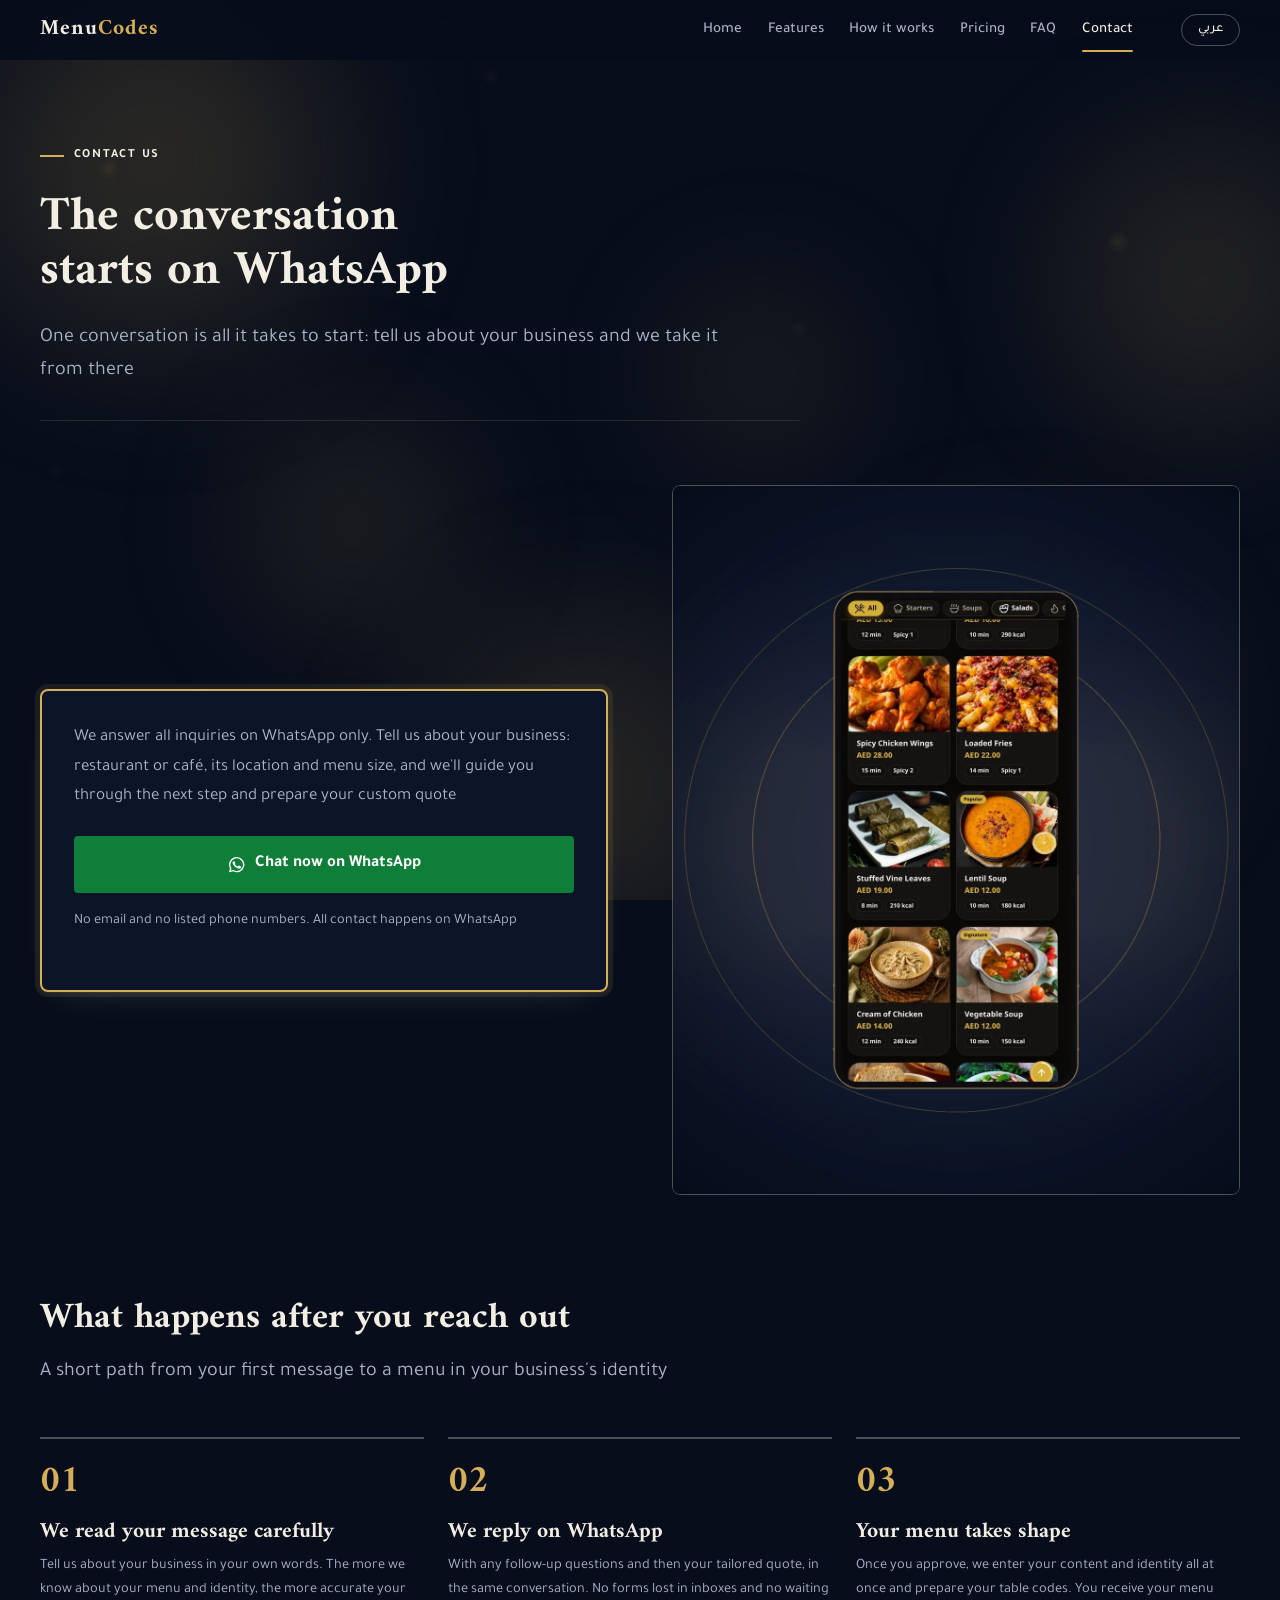
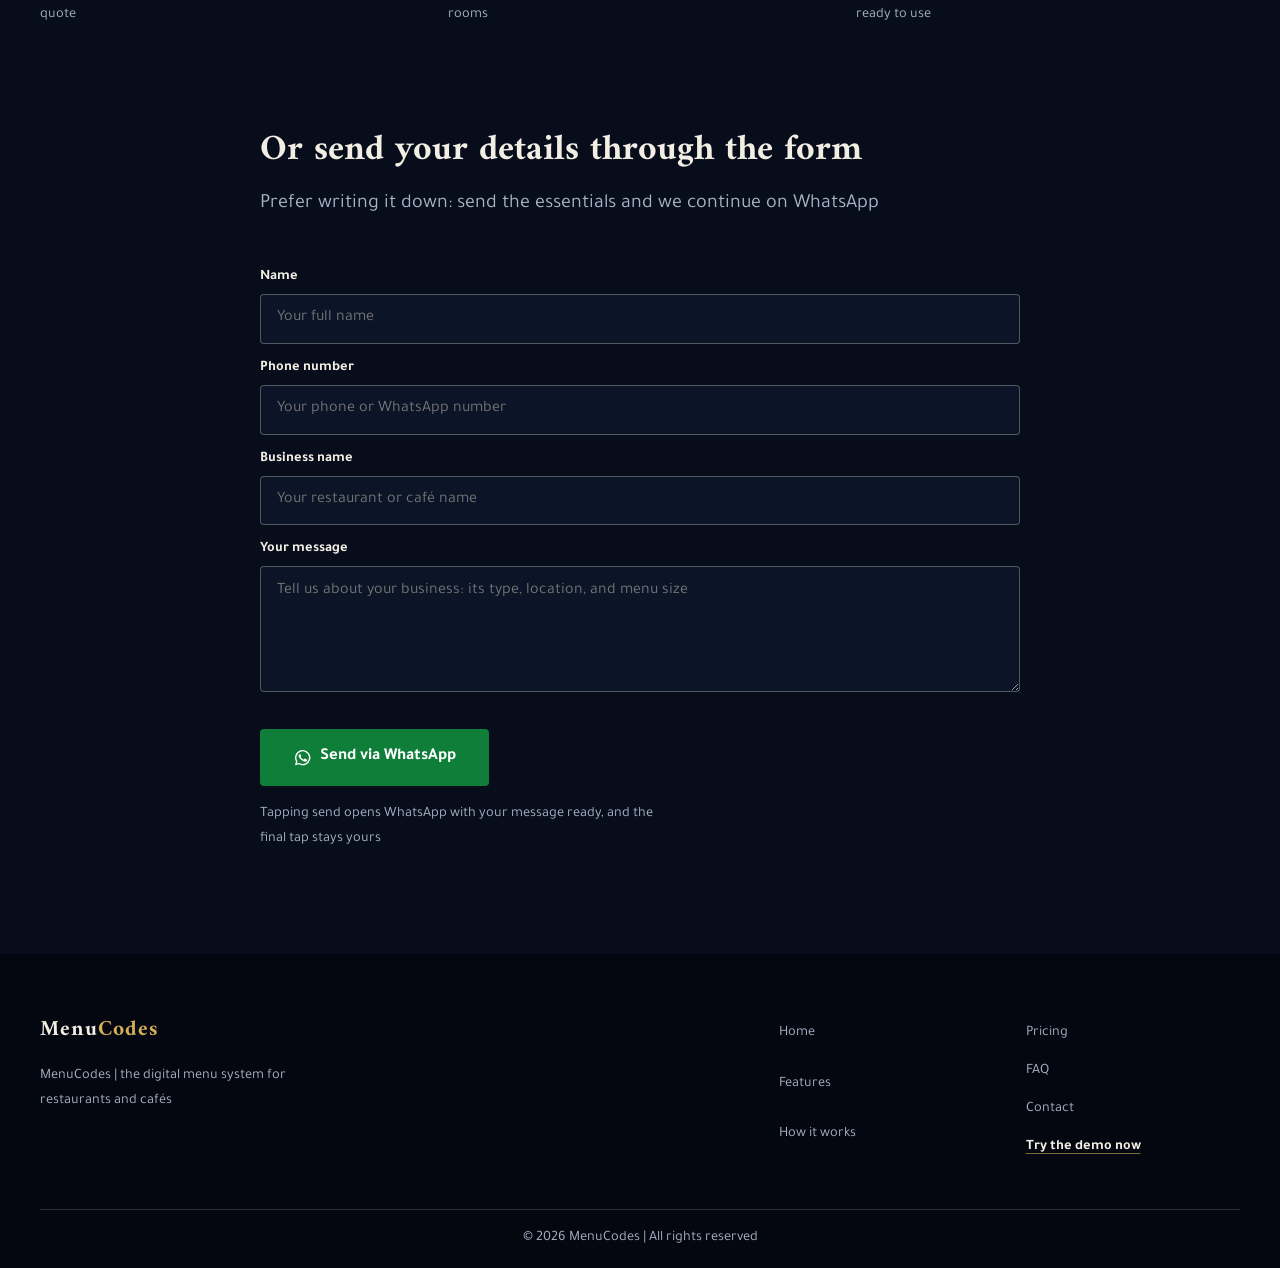
==== contact/index.html @ bf584e29 "Extract ZIP: MENUCODES-v3.zip" ====
<!DOCTYPE html>
<html lang="en" dir="ltr">
<head>
<meta charset="UTF-8">
<script src="../assets/js/boot.js"></script>
<meta name="viewport" content="width=device-width, initial-scale=1">
<title data-i18n="pages.contact.page_title">Contact us | MenuCodes</title>
<meta name="description" data-i18n-attr="content:pages.contact.meta_description" content="Reach MenuCodes on WhatsApp only: tell us about your business and we&#x27;ll guide you to the next step and prepare your custom quote">
<meta name="keywords" data-i18n-attr="content:pages.contact.meta_keywords" content="contact MenuCodes, MenuCodes WhatsApp, digital menu inquiry">
<link rel="canonical" href="./" data-abs-url="href">
<link rel="alternate" hreflang="en" href="./" data-abs-url="href">
<link rel="alternate" hreflang="ar" href="./" data-abs-url="href">
<link rel="alternate" hreflang="x-default" href="./" data-abs-url="href">
<meta property="og:type" content="website">
<meta property="og:site_name" content="MenuCodes">
<meta property="og:locale" content="en_US">
<meta property="og:locale:alternate" content="ar_AR">
<meta property="og:title" data-i18n-attr="content:pages.contact.page_title" content="Contact us | MenuCodes">
<meta property="og:description" data-i18n-attr="content:pages.contact.meta_description" content="Reach MenuCodes on WhatsApp only: tell us about your business and we&#x27;ll guide you to the next step and prepare your custom quote">
<meta property="og:url" content="./" data-abs-url="content">
<meta property="og:image" content="../images/hero-contact.webp" data-abs-url="content">
<meta property="og:image:width" content="1600">
<meta property="og:image:height" content="1200">
<meta property="og:image:alt" data-i18n-attr="content:images.contact_hero.alt" content="">
<meta name="twitter:image" content="../images/hero-contact.webp" data-abs-url="content">
<meta name="twitter:card" content="summary_large_image">
<meta name="twitter:title" data-i18n-attr="content:pages.contact.page_title" content="Contact us | MenuCodes">
<meta name="twitter:description" data-i18n-attr="content:pages.contact.meta_description" content="Reach MenuCodes on WhatsApp only: tell us about your business and we&#x27;ll guide you to the next step and prepare your custom quote">
<meta name="theme-color" content="#0B1B33">
<meta name="referrer" content="strict-origin-when-cross-origin">
<link rel="icon" type="image/svg+xml" href="../favicon.svg">
<link rel="preconnect" href="https://fonts.googleapis.com">
<link rel="preconnect" href="https://fonts.gstatic.com" crossorigin>
<link href="https://fonts.googleapis.com/css2?family=Amiri:wght@400;700&family=Tajawal:wght@400;500;700&display=swap" rel="stylesheet">
<link rel="stylesheet" href="../assets/css/main.css">
<noscript><style>.reveal{opacity:1!important;transform:none!important;filter:none!important;transition:none!important}html:not([data-i18n-ready]) body{visibility:visible!important}</style></noscript>
</head>
<body>
<a class="skip-link" href="#main" data-i18n="aria.skip_link">Skip to main content</a>
<svg class="mc-symbols" aria-hidden="true" focusable="false">
<defs>
<symbol id="mc-wa" viewBox="0 0 24 24" fill="currentColor"><path d="M12 2.5A9.5 9.5 0 0 0 3.7 16.6L2.5 21.5l5-1.2A9.5 9.5 0 1 0 12 2.5Zm0 17.3a7.8 7.8 0 0 1-4-1.1l-.3-.2-2.9.7.8-2.8-.2-.3a7.8 7.8 0 1 1 6.6 3.7Zm4.3-5.8c-.2-.1-1.4-.7-1.6-.8-.2-.1-.4-.1-.6.1l-.7.9c-.1.2-.3.2-.5.1a6.4 6.4 0 0 1-3.2-2.8c-.2-.4 0-.5.1-.6l.4-.5c.1-.2.1-.3 0-.5l-.8-1.8c-.2-.5-.4-.4-.6-.4h-.5c-.2 0-.5.2-.7.3-.9.9-1 2.4 0 3.9 1.2 1.8 2.9 3.2 4.9 4.3.7.3 1.2.5 1.6.6.7.2 1.3.2 1.8.1.6-.1 1.4-.6 1.6-1.2.2-.6.2-1 .1-1.2 0-.1-.2-.1-.4-.2Z"/></symbol>
<symbol id="mc-mail" viewBox="0 0 24 24" fill="currentColor"><path d="M20 4H4c-1.1 0-2 .9-2 2v12c0 1.1.9 2 2 2h16c1.1 0 2-.9 2-2V6c0-1.1-.9-2-2-2Zm0 4-8 5-8-5V6l8 5 8-5v2Z"/></symbol>
</defs>
</svg>
<header class="site-head">
  <div class="container site-head__inner">
    <a class="brand" href="../"><span class="brand__word">Menu<span class="brand__codes">Codes</span></span></a>
    <nav class="site-nav" aria-label="MenuCodes">
      <a href="../" data-i18n="shared.nav.index">Home</a><a href="../features/" data-i18n="shared.nav.features">Features</a><a href="../how-it-works/" data-i18n="shared.nav.how-it-works">How it works</a><a href="../pricing/" data-i18n="shared.nav.pricing">Pricing</a><a href="../faq/" data-i18n="shared.nav.faq">FAQ</a><a href="./" aria-current="page" data-i18n="shared.nav.contact">Contact</a>
    </nav>
    <div class="site-head__actions">
      <button id="langToggle" class="lang-toggle" type="button" data-i18n-attr="aria-label:aria.lang_switch" aria-label="Switch language">عربي</button>
    </div>
    <button class="nav-toggle" type="button" aria-expanded="false" aria-controls="mobileNav" data-i18n-attr="aria-label:aria.nav_open" aria-label="Open the navigation menu"><span class="nav-toggle__bar"></span><span class="nav-toggle__bar"></span></button>
  </div>
</header>
<div class="mobile-nav" id="mobileNav">
  <div class="container">
    <a class="mobile-nav__link" href="../" data-i18n="shared.nav.index">Home</a><a class="mobile-nav__link" href="../features/" data-i18n="shared.nav.features">Features</a><a class="mobile-nav__link" href="../how-it-works/" data-i18n="shared.nav.how-it-works">How it works</a><a class="mobile-nav__link" href="../pricing/" data-i18n="shared.nav.pricing">Pricing</a><a class="mobile-nav__link" href="../faq/" data-i18n="shared.nav.faq">FAQ</a><a class="mobile-nav__link" href="./" aria-current="page" data-i18n="shared.nav.contact">Contact</a>
    <div class="mobile-nav__actions">
      <button class="lang-toggle" type="button" data-lang-toggle-alt data-i18n-attr="aria-label:aria.lang_switch" aria-label="Switch language">عربي</button>
    </div>
  </div>
</div>
<main id="main">
<section class="hero--page">
  <div class="container"><div class="hero--page__inner">
    <p class="kicker reveal" data-i18n="pages.contact.hero.kicker">Contact us</p>
    <h1 class="reveal rd-5" data-i18n="pages.contact.hero.heading">The conversation starts on WhatsApp</h1>
    <p class="lead reveal rd-10" data-i18n="pages.contact.hero.intro">One conversation is all it takes to start: tell us about your business and we take it from there</p>
    <hr class="rule">
  </div></div>
</section><section class="section section--flush-top">
  <div class="container split">
    <div>
      <div class="option-card option-card--featured reveal">
        <p data-i18n="pages.contact.body">We answer all inquiries on WhatsApp only. Tell us about your business: restaurant or café, its location and menu size, and we&#x27;ll guide you through the next step and prepare your custom quote</p>
        <a href="https://wa.me/15551234567" class="btn btn--whatsapp btn--lg" data-wa data-wa-text="whatsapp.pretext.contact" target="_blank" rel="noopener noreferrer"><svg class="btn__icon" aria-hidden="true" focusable="false"><use href="#mc-wa"/></svg><span data-i18n="pages.contact.cta.button">Chat now on WhatsApp</span></a>
        <p class="option-card__note" data-email-hide data-i18n="pages.contact.note">No email and no listed phone numbers. All contact happens on WhatsApp</p>
      </div>
    </div>
    <figure class="reveal rd-10 figure--flush">
      <picture>
  <source srcset="../images/coffee-dallah.webp" type="image/webp">
  <img src="../images/coffee-dallah.webp" class="split__img split__img--tall" width="1200" height="1500" loading="lazy" decoding="async" data-i18n-attr="alt:images.coffee_section.alt" alt="Smartphone mockup showing the Menu Codes digital menu in compact card view">
</picture>
    </figure>
  </div>
</section>
<section class="section section--flush-top" data-email-section hidden>
  <div class="container container--narrow">
    <div class="option-card option-card--featured option-card--email reveal">
      <h3><svg aria-hidden="true" focusable="false"><use href="#mc-mail"/></svg><span data-i18n="pages.contact.email.heading">Prefer email?</span></h3>
      <p data-i18n="pages.contact.email.body">Send us your business details — its type, location and menu size — and we will reply with the next step</p>
      <a class="email-link" data-email-link href="mailto:"><svg aria-hidden="true" focusable="false"><use href="#mc-mail"/></svg><span data-email-text></span></a>
    </div>
  </div>
</section>
<section class="section section--flush-top">
  <div class="container">
    <header class="section__head">
    <h2 class="reveal" data-i18n="pages.contact.sections.next_steps.heading">What happens after you reach out</h2>
    <p class="lead reveal rd-5" data-i18n="pages.contact.sections.next_steps.intro">A short path from your first message to a menu in your business&#x27;s identity</p>
  </header>
    <div class="step-grid">
      <div class="step-card reveal rd-0">
  <span class="step-card__num" aria-hidden="true">01</span>
  <h3 data-i18n="pages.contact.sections.next_steps.steps.1.title">We read your message carefully</h3>
  <p data-i18n="pages.contact.sections.next_steps.steps.1.copy">Tell us about your business in your own words. The more we know about your menu and identity, the more accurate your quote</p>
</div>
<div class="step-card reveal rd-10">
  <span class="step-card__num" aria-hidden="true">02</span>
  <h3 data-i18n="pages.contact.sections.next_steps.steps.2.title">We reply on WhatsApp</h3>
  <p data-i18n="pages.contact.sections.next_steps.steps.2.copy">With any follow-up questions and then your tailored quote, in the same conversation. No forms lost in inboxes and no waiting rooms</p>
</div>
<div class="step-card reveal rd-20">
  <span class="step-card__num" aria-hidden="true">03</span>
  <h3 data-i18n="pages.contact.sections.next_steps.steps.3.title">Your menu takes shape</h3>
  <p data-i18n="pages.contact.sections.next_steps.steps.3.copy">Once you approve, we enter your content and identity all at once and prepare your table codes. You receive your menu ready to use</p>
</div>
    </div>
  </div>
</section>
<section class="section section--flush-top">
  <div class="container container--narrow">
    <header class="section__head">
      <h2 class="reveal" data-i18n="pages.contact.form.heading">Or send your details through the form</h2>
      <p class="lead reveal rd-5" data-i18n="pages.contact.form.intro">Prefer writing it down: send the essentials and we continue on WhatsApp</p>
    </header>
    <div class="reveal">
<form id="quoteForm" class="quote-form" novalidate>
    <div class="field">
      <label for="qName" data-i18n="pages.contact.form.fields.name.label">Name</label>
      <input id="qName" name="name" type="text" autocomplete="name" required aria-describedby="qNameErr" data-i18n-attr="placeholder:pages.contact.form.fields.name.placeholder" placeholder="Your full name">
      <p class="field__error" id="qNameErr" data-i18n="pages.contact.form.fields.name.empty_error" hidden>Please enter your name</p>
    </div>
    <div class="field">
      <label for="qPhone" data-i18n="pages.contact.form.fields.phone.label">Phone number</label>
      <input id="qPhone" name="phone" type="tel" autocomplete="tel" required aria-describedby="qPhoneErr" data-i18n-attr="placeholder:pages.contact.form.fields.phone.placeholder" placeholder="Your phone or WhatsApp number">
      <p class="field__error" id="qPhoneErr" data-i18n="pages.contact.form.fields.phone.empty_error" hidden>Please enter your phone number</p>
    </div>
    <div class="field">
      <label for="qBusiness" data-i18n="pages.contact.form.fields.business_name.label">Business name</label>
      <input id="qBusiness" name="business_name" type="text" autocomplete="organization" required aria-describedby="qBusinessErr" data-i18n-attr="placeholder:pages.contact.form.fields.business_name.placeholder" placeholder="Your restaurant or café name">
      <p class="field__error" id="qBusinessErr" data-i18n="pages.contact.form.fields.business_name.empty_error" hidden>Please enter your business name</p>
    </div>
    <div class="field">
      <label for="qMsg" data-i18n="pages.contact.form.fields.message.label">Your message</label>
      <textarea id="qMsg" name="message" rows="5" required aria-describedby="qMsgErr" data-i18n-attr="placeholder:pages.contact.form.fields.message.placeholder" placeholder="Tell us about your business: its type, location, and menu size"></textarea>
      <p class="field__error" id="qMsgErr" data-i18n="pages.contact.form.fields.message.empty_error" hidden>Please write your message</p>
    </div>
    <div class="msg-strength" data-msg-strength hidden>
      <div class="msg-strength__track"><span class="msg-strength__fill" data-msg-strength-fill></span></div>
      <span class="msg-strength__text" data-msg-strength-text></span>
    </div>
    <div class="cf-turnstile-slot" data-turnstile hidden></div>
    <p class="field__error" data-captcha-error data-i18n="pages.contact.form.captcha.required" hidden>Please complete the security check first</p>
    <button type="submit" class="btn btn--whatsapp btn--lg"><svg class="btn__icon" aria-hidden="true" focusable="false"><use href="#mc-wa"/></svg><span data-i18n="pages.contact.form.submit">Send via WhatsApp</span></button>
    <div class="hp-field" aria-hidden="true">
      <label for="qWebsite">Website</label>
      <input id="qWebsite" name="website" type="text" tabindex="-1" autocomplete="off" data-hp>
    </div>
    <p class="form__note" data-i18n="pages.contact.form.transparency">Tapping send opens WhatsApp with your message ready. You press the final send button there yourself</p>
</form>
    </div>
  </div>
</section>

</main>
<footer class="site-foot">
  <div class="container">
    <div class="site-foot__grid">
      <div>
        <a class="brand brand--on-dark" href="../"><span class="brand__word">Menu<span class="brand__codes">Codes</span></span></a>
        <p class="site-foot__tagline" data-i18n="shared.footer_tagline">MenuCodes | the digital menu system for restaurants and cafés</p>
      </div>
      <nav class="site-foot__nav" aria-label="MenuCodes">
        <ul class="site-foot__links">
          <li><a href="../" data-i18n="shared.nav.index">Home</a></li>
          <li><a href="../features/" data-i18n="shared.nav.features">Features</a></li>
          <li><a href="../how-it-works/" data-i18n="shared.nav.how-it-works">How it works</a></li>
        </ul>
        <ul class="site-foot__links">
          <li><a href="../pricing/" data-i18n="shared.nav.pricing">Pricing</a></li>
          <li><a href="../faq/" data-i18n="shared.nav.faq">FAQ</a></li>
          <li><a href="./" data-i18n="shared.nav.contact">Contact</a></li>
          <li><a class="site-foot__demo-link" href="https://wa.me/15551234567" data-wa data-wa-text="whatsapp.pretext.demo" target="_blank" rel="noopener noreferrer" data-i18n="shared.footer_demo">Try the demo now</a></li>
        </ul>
      </nav>
    </div>
    <div class="site-foot__bar">
      <a href="/staff-login" class="hp-link" data-hp-link tabindex="-1" aria-hidden="true">staff login</a>
      <span data-i18n="shared.footer_rights">© 2026 MenuCodes | All rights reserved</span>
    </div>
  </div>
</footer>
<script src="../assets/js/dictionary.js"></script>
<script src="../assets/js/i18n.js"></script>
<script src="../assets/js/main.js"></script>
</body>
</html>
---- assets/css/main.css ----
:root{
  --color-ink:#F2EEE3;
  --color-ink-2:#E6DFC9;
  --color-ink-deep:#04070F;
  --color-accent:#D4AE58;
  --color-accent-deep:#E3C374;
  --color-gold-text:#D4AE58;
  --color-accent-soft:#1A2340;
  --color-ghost:rgba(212,174,88,.20);

  --color-paper:#070D1B;
  --color-surface:#0C1528;
  --color-line:rgba(242,238,227,.12);
  --color-line-strong:rgba(242,238,227,.30);

  --color-text:#EDE8D8;
  --color-muted:#A9B4C7;

  --color-on-dark:#F2EEE3;
  --color-muted-dark:#A9B4C7;
  --color-line-dark:rgba(242,238,227,.16);

  --color-whatsapp:#0F7E39;
  --color-whatsapp-deep:#0D6E33;
  --color-focus:#D4AE58;

  --color-danger:#E5685C;

  --font-display:'Amiri','Tajawal',Georgia,'Times New Roman',serif;
  --font-body:'Tajawal','Amiri',system-ui,-apple-system,'Segoe UI',Tahoma,Arial,sans-serif;

  --fs-display:clamp(2.6rem,1.7rem + 4vw,4.25rem);
  --fs-h1:clamp(2rem,1.5rem + 2.4vw,3rem);
  --fs-h2:clamp(1.55rem,1.3rem + 1.4vw,2.25rem);
  --fs-h3:1.35rem;
  --fs-h4:1.1rem;
  --fs-lead:clamp(1.1rem,1rem + .5vw,1.25rem);
  --fs-body:1.0625rem;
  --fs-small:.9rem;
  --fs-kicker:.78rem;

  --space-1:.25rem;
  --space-2:.5rem;
  --space-3:.75rem;
  --space-4:1rem;
  --space-6:1.5rem;
  --space-8:2rem;
  --space-12:3rem;
  --space-16:4rem;
  --space-24:6rem;
  --section-pad:clamp(4rem,8vw,7rem);

  --radius-sm:4px;
  --radius-md:8px;
  --radius-lg:14px;
  --radius-pill:999px;

  --shadow-sm:0 1px 2px rgba(0,0,0,.35);
  --shadow-md:0 10px 30px rgba(0,0,0,.45);
  --shadow-lg:0 24px 60px rgba(0,0,0,.55);

  --card-shadow:0 1px 2px color-mix(in srgb,var(--color-ink) 7%,transparent),0 16px 38px -20px color-mix(in srgb,var(--color-ink) 16%,transparent);
  --card-shadow-hover:0 1px 2px color-mix(in srgb,var(--color-ink) 7%,transparent),0 30px 64px -24px color-mix(in srgb,var(--color-ink) 26%,transparent);
  --card-halo:0 0 0 5px color-mix(in srgb,var(--color-accent) 10%,transparent);
  --card-t:transform var(--t-med) var(--ease),box-shadow var(--t-med) var(--ease),border-color var(--t-med) var(--ease);

  --container:1200px;
  --container-narrow:760px;
  --gutter:1.5rem;
  --header-h:60px;

  --ease:cubic-bezier(.16,1,.3,1);
  --ease-in:cubic-bezier(.55,.06,.68,.19);
  --ease-out-soft:cubic-bezier(.33,1,.68,1);
  --t-xs:120ms;
  --t-fast:200ms;
  --t-med:320ms;
  --t-slow:700ms;
  --t-page:220ms;
  --reveal-y:22px;
  --reveal-delay:0s;

  --z-header:100;
  --z-nav-panel:90;
}

@media (max-width:639px){
  :root{ --gutter:1.25rem; --header-h:56px; }
}

*,*::before,*::after{ box-sizing:border-box; -webkit-tap-highlight-color:transparent; }
*{ margin:0; }
html{ width:100%; max-width:100%; overflow-x:clip; -webkit-text-size-adjust:100%; scroll-behavior:smooth; }
body{
  font-family:var(--font-body);
  font-size:var(--fs-body);
  line-height:1.75;
  color:var(--color-text);
  background:var(--color-paper);
  padding-top:var(--header-h);
  width:100%; max-width:100%; min-width:0; overflow-x:clip;
  min-height:100vh;
  display:flex;
  flex-direction:column;
  -webkit-font-smoothing:antialiased;
  transition:opacity var(--t-page) var(--ease);
}
html[lang="ar"] body{ line-height:1.9; }
main{ flex:1 0 auto; }
img{ max-width:100%; height:auto; display:block; }
a{ color:inherit; }
p{ margin-bottom:1em; }
p:last-child{ margin-bottom:0; }
::selection{ background:var(--color-accent); color:var(--color-ink-deep); }

html{ scrollbar-width:thin; scrollbar-color:#C9A24B #0B1B33; }
@media (hover:hover) and (pointer:fine){
  ::-webkit-scrollbar{ width:11px; height:11px; }
  ::-webkit-scrollbar-track{ background:#0B1B33; }
  ::-webkit-scrollbar-thumb{
    background:linear-gradient(180deg,#E3C374 0%,#C9A24B 52%,#8f6f33 100%);
    border-radius:8px; border:3px solid #0B1B33;
  }
  ::-webkit-scrollbar-thumb:hover{
    background:linear-gradient(180deg,#F2DC96 0%,#DDBB63 52%,#C9A24B 100%);
  }
  ::-webkit-scrollbar-corner{ background:#0B1B33; }
}

:focus-visible{ outline:2px solid var(--color-focus); outline-offset:3px; border-radius:2px; }

.mc-symbols{ position:absolute; width:0; height:0; overflow:hidden; }
.skip-link{
  position:absolute; top:.75rem; inset-inline-start:1rem; z-index:200;
  background:#0B1B33; color:#D4AE58; text-decoration:none;
  padding:.6rem 1rem; border-radius:var(--radius-sm);
  font:500 .9rem var(--font-body);
  transform:translateY(-400%);
  transition:transform var(--t-fast) var(--ease);
}
.skip-link:focus{ transform:translateY(0); }

html:not([data-i18n-ready]) body{ visibility:hidden; }
@keyframes pageInBlur{ from{ opacity:.16; filter:blur(3px); transform:translateY(4px); } to{ opacity:1; filter:blur(0); transform:translateY(0); } }
body.mc-enter main,body.mc-enter header,body.mc-enter footer{ animation:pageInBlur .5s var(--ease-out-soft) both; }
body.mc-leave main,body.mc-leave header,body.mc-leave footer{ opacity:.16; filter:blur(3px); transform:translateY(4px); transition:opacity .16s ease,filter .16s ease,transform .16s ease; }
body.language-fading main,body.language-fading header,body.language-fading footer{ opacity:.22; filter:blur(2px); transform:translateY(3px); transition:opacity .16s ease,filter .16s ease,transform .16s ease; }

.mc-ambient{ position:fixed; inset:0; z-index:-1; overflow:hidden; pointer-events:none; }
.mc-orb{
  position:absolute; border-radius:50%; will-change:transform;
  background:radial-gradient(circle at 50% 50%,
    color-mix(in srgb, var(--color-accent) 46%, transparent) 0%,
    color-mix(in srgb, var(--color-accent) 18%, transparent) 52%,
    transparent 72%);
  filter:blur(72px); opacity:.5;
  animation:orbDriftA 52s ease-in-out infinite alternate;
}
.mc-orb--1{ width:clamp(24rem,38vw,46rem); height:clamp(24rem,38vw,46rem); top:-9%; left:-7%; }
.mc-orb--2{ width:clamp(20rem,30vw,36rem); height:clamp(20rem,30vw,36rem); top:10%; right:-9%; animation-name:orbDriftB; animation-duration:64s; animation-delay:-18s; opacity:.42; }
.mc-orb--3{ width:clamp(15rem,23vw,29rem); height:clamp(15rem,23vw,29rem); top:42%; left:16%; animation-name:orbDriftC; animation-duration:58s; animation-delay:-30s; opacity:.36; }
.mc-orb--4{ width:clamp(22rem,32vw,40rem); height:clamp(22rem,32vw,40rem); top:56%; right:4%; animation-name:orbDriftA; animation-duration:70s; animation-delay:-42s; opacity:.45; }
.mc-orb--5{ width:clamp(26rem,36vw,44rem); height:clamp(26rem,36vw,44rem); bottom:-13%; left:28%; animation-name:orbDriftB; animation-duration:60s; animation-delay:-8s; opacity:.42; }
.mc-orb--6{ width:clamp(13rem,19vw,25rem); height:clamp(13rem,19vw,25rem); top:28%; left:50%; animation-name:orbDriftC; animation-duration:48s; animation-delay:-24s; opacity:.34; }
.mc-bit{
  position:absolute; border-radius:50%; will-change:transform,opacity;
  background:radial-gradient(circle, color-mix(in srgb, var(--color-accent-deep) 70%, transparent), transparent 70%);
  filter:blur(5px); opacity:.32;
  animation:bitFloat 26s ease-in-out infinite alternate,bitTwinkle 7s ease-in-out infinite alternate;
}
.mc-bit--1{ width:14px; height:14px; top:18%; left:8%; }
.mc-bit--2{ width:10px; height:10px; top:8%; left:38%; animation-delay:-6s,-2s; }
.mc-bit--3{ width:16px; height:16px; top:26%; right:12%; animation-delay:-12s,-4s; }
.mc-bit--4{ width:9px; height:9px; top:52%; left:4%; animation-delay:-18s,-1s; }
.mc-bit--5{ width:12px; height:12px; top:64%; right:22%; animation-delay:-9s,-5s; }
.mc-bit--6{ width:15px; height:15px; top:78%; left:14%; animation-delay:-21s,-3s; }
.mc-bit--7{ width:10px; height:10px; top:36%; left:62%; animation-delay:-15s,-6s; }
.mc-bit--8{ width:13px; height:13px; top:88%; right:8%; animation-delay:-3s,-2.5s; }
@keyframes orbDriftA{ from{ transform:translate3d(-4vw,2.5vh,0) scale(1); } to{ transform:translate3d(5vw,-3.5vh,0) scale(1.09); } }
@keyframes orbDriftB{ from{ transform:translate3d(4.5vw,-2.5vh,0) scale(1.06); } to{ transform:translate3d(-5vw,3.5vh,0) scale(.95); } }
@keyframes orbDriftC{ from{ transform:translate3d(0,4.5vh,0) scale(.97); } to{ transform:translate3d(-3.5vw,-4.5vh,0) scale(1.07); } }
@keyframes bitFloat{ from{ transform:translate3d(0,1.6vh,0); } to{ transform:translate3d(1.4vw,-1.6vh,0); } }
@keyframes bitTwinkle{ from{ opacity:.18; } to{ opacity:.46; } }

.container{ width:min(var(--container),calc(100% - var(--gutter) - var(--gutter))); max-width:100%; min-width:0; margin-inline:auto; }
.container--narrow{ width:min(var(--container-narrow),calc(100% - var(--gutter) - var(--gutter))); max-width:100%; min-width:0; margin-inline:auto; }
[id]{ scroll-margin-block-start:calc(var(--header-h) + 1rem); }

.section{ padding-block:var(--section-pad); }
.section--flush-top{ padding-top:0; }
.section--airy-top{ padding-top:clamp(2.75rem,5.5vw,4.25rem); }
.section__head{ margin-bottom:var(--space-12); max-width:820px; text-align:start; }
.section__head h2{ margin-bottom:var(--space-4); text-wrap:balance; }
.section__head .lead{ margin-top:0; }
.section__head .lead:last-child{ margin-bottom:0; }
.section__head--center{ margin-inline:auto; text-align:center; }
.section__head--center .lead{ margin-inline:auto; }
.section__head--center ~ .lead{ text-align:center; margin-inline:auto; }
.section.cta-band{ padding-bottom:clamp(2.5rem,5vw,4rem); }

h1,h2,h3,h4{ font-family:var(--font-display); color:var(--color-ink); line-height:1.25; font-weight:700; text-wrap:balance; }
h2{ font-size:var(--fs-h2); line-height:1.18; }
h3{ font-size:var(--fs-h3); line-height:1.3; font-weight:700; }
h4{ font-size:var(--fs-h4); line-height:1.4; font-weight:700; }
html[lang="ar"] h1,html[lang="ar"] h2{ line-height:1.45; letter-spacing:0; }
html[lang="ar"] h3,html[lang="ar"] h4{ letter-spacing:0; }

.kicker{
  display:inline-flex; align-items:center; gap:.6rem;
  font-size:var(--fs-kicker); font-weight:700; letter-spacing:.14em; text-transform:uppercase;
  color:var(--color-ink); margin-bottom:var(--space-6);
}
.kicker::before{ content:""; width:24px; height:2px; background:var(--color-accent); flex:none; }
html[lang="ar"] .kicker{ text-transform:none; letter-spacing:.02em; }
.kicker--on-dark{ color:var(--color-accent); }

.lead{ font-size:var(--fs-lead); line-height:1.65; color:var(--color-muted); max-width:62ch; }
html[lang="ar"] .lead{ line-height:1.9; }
p.lead{ text-wrap:pretty; }

.rule{ border:0; border-top:1px solid var(--color-line); margin:0; }

.text-link{
  display:inline-flex; align-items:center; gap:.45rem;
  color:var(--color-ink-2); font-weight:500; text-decoration:underline;
  text-underline-offset:4px; text-decoration-color:var(--color-accent); text-decoration-thickness:2px;
  transition:text-decoration-color var(--t-fast) var(--ease-out-soft),color var(--t-fast) var(--ease-out-soft);
}
.text-link:hover{ text-decoration-color:var(--color-accent); color:var(--color-gold-text); }
.text-link svg{ width:1em; height:1em; flex:none; }

.brand{ display:inline-flex; align-items:center; text-decoration:none; transition:opacity var(--t-fast) var(--ease-out-soft); }
.brand:hover{ opacity:.78; }
.brand__word{ font-family:var(--font-display); font-weight:700; font-size:1.35rem; line-height:1; letter-spacing:.045em; color:var(--color-ink); white-space:nowrap; }
.brand__codes{ color:var(--color-gold-text); }
.brand--on-dark .brand__word{ color:var(--color-on-dark); }

.site-head{
  position:fixed; inset-inline:0; top:0; height:var(--header-h); z-index:var(--z-header);
  background:color-mix(in srgb, var(--color-paper) 92%, transparent);
  -webkit-backdrop-filter:blur(12px); backdrop-filter:blur(12px);
  transition:box-shadow var(--t-fast) var(--ease-out-soft),border-color var(--t-fast) var(--ease-out-soft),background-color var(--t-fast) var(--ease-out-soft);
  border-bottom:1px solid transparent;
}
.site-head.is-scrolled{ border-bottom-color:var(--color-line); box-shadow:var(--shadow-sm); background:color-mix(in srgb, var(--color-paper) 96%, transparent); }
.site-head__inner{ height:var(--header-h); display:flex; align-items:center; gap:var(--space-8); }
.site-nav{ display:flex; align-items:center; gap:1.6rem; margin-inline-start:auto; }
.site-nav a{
  position:relative; text-decoration:none;
  font-size:.9375rem; font-weight:500; color:var(--color-muted);
  padding-block:.4rem;
  transition:color var(--t-fast) var(--ease-out-soft);
}
.site-nav a:hover{ color:var(--color-gold-text); }
.site-nav a[aria-current="page"]{ color:var(--color-ink); }
.site-nav a[aria-current="page"]::after{
  content:""; position:absolute; inset-inline:0; bottom:-2px; height:2px;
  background:var(--color-accent); border-radius:2px;
}
.site-head__actions{ display:flex; align-items:center; gap:var(--space-3); margin-inline-start:var(--space-4); }

.lang-toggle{
  appearance:none; background:transparent; cursor:pointer;
  border:1px solid var(--color-line-strong); border-radius:var(--radius-pill);
  color:var(--color-ink); font:500 .82rem/1 var(--font-body);
  padding:.55rem 1rem; min-width:3.4rem; text-align:center;
  transition:border-color var(--t-fast) var(--ease-out-soft),background-color var(--t-fast) var(--ease-out-soft),transform var(--t-xs) var(--ease-in);
}
.lang-toggle:hover{ border-color:var(--color-accent); background:color-mix(in srgb, var(--color-accent) 10%, transparent); color:var(--color-gold-text); }
.lang-toggle:active{ transform:scale(.96); }

.nav-toggle{
  display:none; appearance:none; background:none; border:0; cursor:pointer;
  width:44px; height:44px; position:relative; flex:none;
  margin-inline-start:auto;
}
.nav-toggle:hover .nav-toggle__bar{ background:var(--color-gold-text); }
.nav-toggle__bar{
  position:absolute; inset-inline:10px; height:2px; background:var(--color-ink); border-radius:2px;
  transition:transform var(--t-med) var(--ease),opacity var(--t-fast) var(--ease),background-color var(--t-fast) var(--ease-out-soft);
}
.nav-toggle__bar:nth-child(1){ top:17px; }
.nav-toggle__bar:nth-child(2){ top:25px; }
.nav-toggle[aria-expanded="true"] .nav-toggle__bar:nth-child(1){ transform:translateY(4px) rotate(45deg); }
.nav-toggle[aria-expanded="true"] .nav-toggle__bar:nth-child(2){ transform:translateY(-4px) rotate(-45deg); }
.nav-toggle[aria-expanded="true"] .nav-toggle__bar{ background:var(--color-gold-text); }

.mobile-nav{
  position:fixed; top:var(--header-h); inset-inline:0; z-index:var(--z-nav-panel);
  background:color-mix(in srgb, var(--color-paper) 96%, transparent);
  -webkit-backdrop-filter:blur(28px) saturate(1.25);
  backdrop-filter:blur(28px) saturate(1.25);
  border-bottom:1px solid var(--color-line);
  box-shadow:var(--shadow-lg);
  padding:var(--space-4) var(--gutter) var(--space-8);
  transform:translateY(-12px); opacity:0; visibility:hidden;
  transition:transform var(--t-med) var(--ease-in),opacity var(--t-med) var(--ease-in),visibility 0s linear var(--t-med);
}
.mobile-nav.is-open{ transform:none; opacity:1; visibility:visible; transition:transform var(--t-med) var(--ease),opacity var(--t-med) var(--ease); }
.mobile-nav a.mobile-nav__link{
  display:block; text-decoration:none; color:var(--color-ink);
  font-family:var(--font-display); font-weight:700; font-size:1.3rem;
  padding:.95rem .25rem; border-bottom:1px solid var(--color-line);
  opacity:0; transform:translateY(10px);
  transition:opacity .38s var(--ease),transform .38s var(--ease),color var(--t-fast) var(--ease-out-soft);
}
.mobile-nav:not(.is-open) a.mobile-nav__link,.mobile-nav:not(.is-open) .mobile-nav__actions{ transition-duration:.18s; transition-timing-function:var(--ease-in); transition-delay:0s; }
.mobile-nav.is-open a.mobile-nav__link{ opacity:1; transform:none; }
.mobile-nav.is-open a.mobile-nav__link:nth-child(1){ transition-delay:.06s; }
.mobile-nav.is-open a.mobile-nav__link:nth-child(2){ transition-delay:.12s; }
.mobile-nav.is-open a.mobile-nav__link:nth-child(3){ transition-delay:.18s; }
.mobile-nav.is-open a.mobile-nav__link:nth-child(4){ transition-delay:.24s; }
.mobile-nav.is-open a.mobile-nav__link:nth-child(5){ transition-delay:.30s; }
.mobile-nav.is-open a.mobile-nav__link:nth-child(6){ transition-delay:.36s; }
.mobile-nav a.mobile-nav__link:not([aria-current="page"]):hover{ color:var(--color-gold-text); }
.mobile-nav a.mobile-nav__link[aria-current="page"]{ color:var(--color-gold-text); }
.mobile-nav__actions{
  display:flex; gap:var(--space-3); margin-top:var(--space-6); flex-wrap:wrap;
  opacity:0; transform:translateY(10px);
  transition:opacity .38s var(--ease),transform .38s var(--ease);
}
.mobile-nav.is-open .mobile-nav__actions{ opacity:1; transform:none; transition-delay:.42s; }

@media (max-width:1023px){
  .site-nav{ display:none; }
  .site-head__actions .btn{ display:none; }
  .site-head__actions .lang-toggle{ display:none; }
  .nav-toggle{ display:block; }
}
.mobile-nav__actions{ margin-top:var(--space-2); }
.mobile-nav__actions .lang-toggle{
  width:100%; min-width:0; padding:.95rem .25rem; text-align:start;
  font-family:var(--font-display); font-weight:700; font-size:1.3rem;
  border:0; border-bottom:1px solid var(--color-line); border-radius:0;
  background:none; color:var(--color-ink);
  display:flex; align-items:center; justify-content:space-between;
}
.mobile-nav__actions .lang-toggle::after{ content:"⇄"; font-size:1rem; color:var(--color-accent); }
.mobile-nav__actions .lang-toggle:hover{ border-color:var(--color-line); background:none; color:var(--color-gold-text); }

.btn{
  display:inline-flex; align-items:center; justify-content:center; gap:.5rem;
  padding:.9rem 1.6rem; border-radius:var(--radius-sm);
  font:700 .95rem/1 var(--font-body); text-decoration:none; cursor:pointer;
  border:1px solid transparent; white-space:normal; line-height:1.25; text-align:center; max-width:100%;
  transition:transform var(--t-fast) var(--ease),box-shadow var(--t-fast) var(--ease),
             background-color var(--t-fast) var(--ease-out-soft),border-color var(--t-fast) var(--ease-out-soft),color var(--t-fast) var(--ease-out-soft);
}
.btn:hover{ transform:translateY(-2px); }
.btn:active{ transform:translateY(0) scale(.98); }
.btn--lg{ padding:1.05rem 2rem; font-size:1.05rem; }
.btn--ghost{ background:transparent; color:var(--color-ink); border-color:var(--color-line-strong); }
.btn--ghost:hover{ border-color:var(--color-accent); background:color-mix(in srgb, var(--color-accent) 10%, transparent); }
.btn--whatsapp{ background:var(--color-whatsapp); color:#fff; }
.btn--whatsapp:hover{ background:var(--color-whatsapp-deep); box-shadow:var(--shadow-md); }
.btn--whatsapp:hover .btn__icon{ color:var(--color-accent-deep); }
.btn--gold{ background:var(--color-accent); color:var(--color-ink-deep); }
.btn--gold:hover{ background:var(--color-accent-deep); box-shadow:var(--shadow-md); }
.btn--cream{ background:var(--color-on-dark); color:var(--color-ink-deep); }
.btn--cream:hover{ background:#fff; box-shadow:var(--shadow-md); }
.btn--whatsapp .btn__icon{ width:1.15em; height:1.15em; flex:none; }
[dir="rtl"] .flip-rtl{ transform:scaleX(-1); }

.card-grid{ display:grid; gap:var(--space-6); }
.card-grid--3{ grid-template-columns:repeat(3,minmax(0,1fr)); }
@media (max-width:1023px){ .card-grid--3{ grid-template-columns:repeat(2,1fr); } }
@media (max-width:639px){ .card-grid--3{ grid-template-columns:1fr; } }

.feature-card{
  position:relative; background:var(--color-surface);
  border:1px solid var(--color-line); border-radius:var(--radius-md);
  padding:1.75rem; overflow:clip;
  display:flex; flex-direction:column;
  box-shadow:var(--card-shadow);
  transition:transform var(--t-med) var(--ease),box-shadow var(--t-med) var(--ease),border-color var(--t-med) var(--ease-out-soft);
}
.feature-card:hover{
  transform:translateY(-4px);
  border-color:color-mix(in srgb,var(--color-accent) 55%,var(--color-line-strong));
  box-shadow:var(--card-shadow-hover),inset 0 2px 0 0 var(--color-accent);
}
.feature-card::before{
  content:""; position:absolute; inset:0; border-radius:inherit; pointer-events:none;
  background:radial-gradient(260px circle at var(--pointer-x,50%) var(--pointer-y,50%),color-mix(in srgb,var(--color-accent) 16%,transparent),transparent 70%);
  opacity:0; transition:opacity var(--t-med) var(--ease);
}
.feature-card.pointer-active::before{ opacity:1; }
.feature-card__num{
  position:absolute; top:.4rem; inset-inline-end:1rem;
  font-family:var(--font-display); font-size:3.2rem; font-weight:700; line-height:1; color:var(--color-ghost);
  user-select:none; pointer-events:none;
  transition:transform var(--t-med) var(--ease),opacity var(--t-med) var(--ease);
}
.feature-card:hover .feature-card__num{ transform:translateY(-2px); opacity:.9; }
.feature-card__icon{
  width:52px; height:52px; border-radius:var(--radius-md);
  background:var(--color-accent-soft); color:var(--color-accent);
  display:flex; align-items:center; justify-content:center; margin-bottom:var(--space-4);
  transition:transform var(--t-med) var(--ease),background-color var(--t-med) var(--ease),color var(--t-med) var(--ease),box-shadow var(--t-med) var(--ease);
}
.feature-card__icon svg{ width:26px; height:26px; }
.feature-card:hover .feature-card__icon{
  transform:translateY(-2px);
  background-color:color-mix(in srgb,var(--color-accent) 20%,var(--color-accent-soft));
  color:var(--color-accent-deep);
  box-shadow:inset 0 0 0 1px color-mix(in srgb, var(--color-accent) 55%, transparent);
}
.feature-card h3{ margin-bottom:var(--space-2); }
.feature-card p{ color:var(--color-muted); font-size:var(--fs-small); line-height:1.7; margin:0; }
html[lang="ar"] .feature-card p{ line-height:1.85; }

.pair-grid{ display:grid; grid-template-columns:repeat(2,minmax(0,1fr)); gap:var(--space-6); }
@media (max-width:1023px){ .pair-grid{ grid-template-columns:1fr; } }
.pair{
  position:relative; background:var(--color-surface); border:1px solid var(--color-line);
  border-radius:var(--radius-md); padding:1.75rem;
  display:flex; flex-direction:column;
  box-shadow:var(--card-shadow);
  transition:transform var(--t-med) var(--ease),box-shadow var(--t-med) var(--ease),border-color var(--t-med) var(--ease-out-soft);
}
.pair:hover{
  transform:translateY(-4px);
  border-color:color-mix(in srgb,var(--color-accent) 55%,var(--color-line-strong));
  box-shadow:var(--card-shadow-hover),inset 0 2px 0 0 var(--color-accent);
}
.pair::before{
  content:""; position:absolute; inset:0; border-radius:inherit; pointer-events:none;
  background:radial-gradient(260px circle at var(--pointer-x,50%) var(--pointer-y,50%),color-mix(in srgb,var(--color-accent) 16%,transparent),transparent 70%);
  opacity:0; transition:opacity var(--t-med) var(--ease);
}
.pair.pointer-active::before{ opacity:1; }
.pair__problem{ font-weight:500; color:var(--color-ink); margin-bottom:var(--space-3); }
.pair__solution{ color:var(--color-muted); font-size:var(--fs-small); line-height:1.7; margin:auto 0 0;
  border-top:1px solid var(--color-line); padding-top:var(--space-3); }
.pair:hover .pair__solution{ border-top-color:color-mix(in srgb,var(--color-accent) 38%,var(--color-line)); }
html[lang="ar"] .pair__solution{ line-height:1.85; }

.step-grid{ display:grid; grid-template-columns:repeat(auto-fit,minmax(230px,1fr)); gap:var(--space-6); counter-reset:step; }
.step-card{
  border-top:2px solid var(--color-line-strong); padding-top:var(--space-6);
  display:flex; flex-direction:column;
  transition:transform var(--t-med) var(--ease),border-color var(--t-med) var(--ease);
}
.step-card:hover{ transform:translateY(-2px); border-top-color:var(--color-accent); }
.step-card__num{
  display:block; font-family:var(--font-display); font-size:2.4rem; font-weight:700; line-height:1; color:var(--color-gold-text);
  margin-bottom:var(--space-4);
  transition:color var(--t-med) var(--ease);
}
.step-card:hover .step-card__num{ color:var(--color-accent-deep); }
.step-card h3{ margin-bottom:var(--space-2); }
.step-card p{ color:var(--color-muted); font-size:var(--fs-small); line-height:1.7; margin:0; }
html[lang="ar"] .step-card p{ line-height:1.85; }
.steps-teaser__link{ margin-top:var(--space-8); }

.reassure-grid{ display:grid; grid-template-columns:repeat(3,minmax(0,1fr)); gap:var(--space-6); }
@media (max-width:899px){
  .reassure-grid{ grid-template-columns:1fr; max-width:560px; margin-inline:auto; }
}
.reassure{
  background:var(--color-surface); border:1px solid var(--color-line); border-radius:var(--radius-md);
  padding:var(--space-6); display:flex; flex-direction:column;
  transition:transform var(--t-med) var(--ease),box-shadow var(--t-med) var(--ease),border-color var(--t-med) var(--ease);
}
.reassure:hover{ transform:translateY(-4px); box-shadow:var(--shadow-md); border-color:var(--color-line-strong); }
.reassure__icon{
  width:44px; height:44px; border-radius:50%; flex:none;
  background:var(--color-accent-soft); color:var(--color-gold-text);
  display:flex; align-items:center; justify-content:center; margin-bottom:var(--space-4);
}
.reassure__icon svg{ width:22px; height:22px; }
.reassure:hover .reassure__icon{ color:var(--color-accent-deep); box-shadow:inset 0 0 0 1px color-mix(in srgb, var(--color-accent) 55%, transparent); }
.reassure h3{ margin-bottom:var(--space-2); font-size:var(--fs-h4); }
.reassure p{ color:var(--color-muted); margin:0; font-size:var(--fs-small); }
html[lang="ar"] .reassure p{ line-height:1.85; }

.factors-grid{ display:grid; grid-template-columns:repeat(3,minmax(0,1fr)); gap:var(--space-8); }
@media (max-width:1023px){
  .factors-grid{ grid-template-columns:1fr; max-width:640px; margin-inline:auto; }
}
.factor{
  border-top:2px solid var(--color-line-strong); padding-top:var(--space-6);
  display:flex; flex-direction:column;
  transition:transform var(--t-med) var(--ease),border-color var(--t-med) var(--ease);
}
.factor:hover{ transform:translateY(-2px); border-top-color:var(--color-accent); }
.factor__icon{
  width:52px; height:52px; border-radius:var(--radius-md);
  background:var(--color-accent-soft); color:var(--color-gold-text);
  display:flex; align-items:center; justify-content:center; margin-bottom:var(--space-4);
  animation:factorFloat 6s ease-in-out infinite;
}
.factor:nth-child(2) .factor__icon{ animation-delay:2s; }
.factor:nth-child(3) .factor__icon{ animation-delay:4s; }
.factor__icon svg{ width:26px; height:26px; }
.factor:hover .factor__icon{ color:var(--color-accent-deep); box-shadow:inset 0 0 0 1px color-mix(in srgb, var(--color-accent) 55%, transparent); }
.factor h3{ margin-bottom:var(--space-2); }
.factor p{ color:var(--color-muted); font-size:var(--fs-small); line-height:1.7; margin:0; }
html[lang="ar"] .factor p{ line-height:1.85; }
@keyframes factorFloat{ 0%,100%{ transform:translateY(0); } 50%{ transform:translateY(-4px); } }

.option-card{
  position:relative; background:var(--color-surface); border:1px solid var(--color-line);
  border-radius:var(--radius-md); padding:var(--space-8);
  display:flex; flex-direction:column;
  box-shadow:var(--card-shadow);
  transition:transform var(--t-med) var(--ease),box-shadow var(--t-med) var(--ease),border-color var(--t-med) var(--ease-out-soft);
}
.option-card:hover{
  transform:translateY(-4px);
  border-color:color-mix(in srgb,var(--color-accent) 55%,var(--color-line-strong));
  box-shadow:var(--card-shadow-hover),inset 0 2px 0 0 var(--color-accent);
}
.option-card::before{
  content:""; position:absolute; inset:0; border-radius:inherit; pointer-events:none;
  background:radial-gradient(260px circle at var(--pointer-x,50%) var(--pointer-y,50%),color-mix(in srgb,var(--color-accent) 16%,transparent),transparent 70%);
  opacity:0; transition:opacity var(--t-med) var(--ease);
}
.option-card.pointer-active::before{ opacity:1; }
.option-card--featured{ border:2px solid var(--color-accent); box-shadow:var(--card-shadow),var(--card-halo); }
.option-card--featured:hover{
  box-shadow:var(--card-shadow-hover),0 0 0 5px color-mix(in srgb,var(--color-accent) 16%,transparent),inset 0 2px 0 0 var(--color-accent);
}
.option-card h3{ margin-bottom:var(--space-3); display:flex; align-items:center; gap:var(--space-3); }
.option-card h3 svg{
  width:24px; height:24px; color:var(--color-whatsapp); flex:none;
  transition:transform var(--t-med) var(--ease),color var(--t-med) var(--ease);
}
.option-card:hover h3 svg{ transform:translateY(-2px); color:var(--color-gold-text); }
.option-card p{ color:var(--color-muted); margin-bottom:var(--space-6); }
.option-card__note{ font-size:var(--fs-small); color:var(--color-muted); margin-top:var(--space-4); }
.option-card--email h3 svg{ color:var(--color-accent); }
.email-link{ display:inline-flex; align-items:center; gap:var(--space-3); color:var(--color-accent); font-weight:700; font-size:1.05rem; text-decoration:none; overflow-wrap:anywhere; }
.email-link svg{ width:22px; height:22px; flex:none; }
.email-link:hover{ color:var(--color-gold-text); text-decoration:underline; }
.hp-field{ position:absolute !important; left:-9999px !important; top:auto; width:1px; height:1px; overflow:hidden; }
.hp-link{ position:absolute !important; left:-9999px !important; top:auto; width:1px; height:1px; overflow:hidden; }
.msg-strength{ margin-top:var(--space-3); }
.msg-strength[hidden]{ display:none; }
.msg-strength__track{ height:6px; border-radius:99px; background:var(--color-line); overflow:hidden; margin-bottom:var(--space-2); }
.msg-strength__fill{ display:block; height:100%; width:0; border-radius:inherit; transition:width .3s var(--ease), background-color .3s var(--ease); }
.msg-strength__fill[data-level="1"]{ background:#e5484d; }
.msg-strength__fill[data-level="2"]{ background:#f5a524; }
.msg-strength__fill[data-level="3"]{ background:var(--color-accent); }
.msg-strength__fill[data-level="4"]{ background:#30a46c; }
.msg-strength__text{ font-size:var(--fs-small); color:var(--color-muted); }
.cf-turnstile-slot{ display:flex; justify-content:flex-start; margin-bottom:var(--space-5); }
.cf-turnstile-slot[hidden]{ display:none; }
.btn:disabled{ opacity:.45; cursor:not-allowed; transform:none; }
.btn:disabled:hover{ transform:none; box-shadow:none; }

.hero--split{ padding-block:clamp(3rem,7vw,5.5rem) var(--section-pad); overflow:clip; }
.hero--split__grid{ display:grid; grid-template-columns:minmax(0,7fr) minmax(0,5fr); gap:clamp(2rem,5vw,4.5rem); align-items:center; }
.hero--split h1{ font-size:var(--fs-display); line-height:1.08; letter-spacing:-.015em; margin-bottom:var(--space-6); font-weight:700; }
html[lang="ar"] .hero--split h1{ letter-spacing:0; line-height:1.5; }
.hero--split .lead{ margin-bottom:var(--space-8); }
.hero__actions{ display:flex; gap:var(--space-4); flex-wrap:wrap; margin-bottom:var(--space-6); }
.hero__figure{ margin:0; position:relative; overflow:hidden; border-radius:var(--radius-md); transition:box-shadow var(--t-med) var(--ease); }
.hero__img{ border:1px solid var(--color-line-strong); border-radius:var(--radius-md); aspect-ratio:4/3; object-fit:cover; width:100%; }
@media (max-width:1023px){
  .hero--split__grid{ grid-template-columns:1fr; }
  .hero__figure{ max-width:640px; margin-inline:auto; }
}

.hero--page{ padding-block:clamp(3rem,7vw,5rem) clamp(2.5rem,5vw,4rem); }
.hero--page__inner{ max-width:var(--container-narrow); }
.hero--page h1{ font-size:var(--fs-h1); line-height:1.12; margin-bottom:var(--space-6); }
html[lang="ar"] .hero--page h1{ line-height:1.5; }
.hero--page .lead{ margin-bottom:var(--space-8); }
.hero--page .rule{ margin-top:var(--space-8); }
.hero--page--dark{ background:var(--color-ink-deep); color:var(--color-on-dark); padding-block:clamp(3.5rem,8vw,6rem); }
.hero--page--dark h1{ color:var(--color-on-dark); }
.hero--page--dark .kicker{ color:var(--color-accent); }
.hero--page--dark .lead{ color:var(--color-muted-dark); }

.facts{ background:var(--color-surface); border-top:1px solid var(--color-line); border-bottom:1px solid var(--color-line); }
.facts__list{ list-style:none; padding:0; margin:0; display:grid; grid-template-columns:repeat(3,1fr); }
.facts__list li{
  padding:var(--space-6) var(--space-8);
  font-size:var(--fs-small); font-weight:500; color:var(--color-text);
  display:flex; align-items:center; gap:var(--space-3);
}
.facts__list li + li{ border-inline-start:1px solid var(--color-line); }
.facts__dot{ width:8px; height:8px; border-radius:50%; background:var(--color-accent); flex:none; }
@media (max-width:639px){
  .facts__list{ grid-template-columns:1fr; }
  .facts__list li + li{ border-inline-start:0; border-top:1px solid var(--color-line); }
}

.split{ display:grid; grid-template-columns:minmax(0,1fr) minmax(0,1fr); gap:clamp(2rem,5vw,4.5rem); align-items:center; }
@media (max-width:1023px){ .split{ grid-template-columns:1fr; } }
.split__img{ border-radius:var(--radius-md); border:1px solid var(--color-line-strong); aspect-ratio:3/2; object-fit:cover; width:100%; }
.split__img--tall{ aspect-ratio:4/5; }
.figure--flush{ margin:0; position:relative; overflow:hidden; border-radius:var(--radius-md); transition:box-shadow var(--t-med) var(--ease); }

.banner{ margin:0; position:relative; overflow:hidden; border-radius:var(--radius-md); transition:box-shadow var(--t-med) var(--ease); }
.banner img{ width:100%; aspect-ratio:21/9; object-fit:cover; border-radius:var(--radius-md); border:1px solid var(--color-line-strong); transition:transform var(--t-slow) var(--ease); }
@media (max-width:639px){ .banner img{ aspect-ratio:16/10; } }
.banner figcaption{ font-size:var(--fs-small); color:var(--color-muted); margin-top:var(--space-3); }

.feature-group + .feature-group{ margin-top:var(--space-24); }
.subgroup{ margin-top:var(--space-12); }
.subgroup > h3{ margin-bottom:var(--space-6); display:flex; align-items:center; gap:var(--space-4); }
.subgroup > h3::after{ content:""; flex:1; height:1px; background:var(--color-line); }

.acc{ border-top:1px solid var(--color-line); }
.acc__item{ border-bottom:1px solid var(--color-line); }
.acc__heading{ margin:0; font-size:inherit; font-weight:inherit; }
.acc__button{
  width:100%; display:flex; justify-content:space-between; align-items:center; gap:1rem;
  padding:1.25rem .25rem; background:none; border:0; cursor:pointer;
  font:700 1.05rem/1.5 var(--font-body); color:var(--color-ink); text-align:start;
  transition:color var(--t-fast) var(--ease-out-soft);
}
html[lang="ar"] .acc__button{ line-height:1.75; }
.acc__icon{ position:relative; flex:none; width:14px; height:14px; transition:transform var(--t-med) var(--ease); }
.acc__button:hover{ color:var(--color-gold-text); }
.acc__button:hover .acc__icon{ transform:scale(1.15); }
.acc__icon::before,.acc__icon::after{
  content:""; position:absolute; background:var(--color-accent-deep);
  top:50%; inset-inline-start:50%; transform:translate(-50%,-50%);
  transition:transform var(--t-med) var(--ease);
}
.acc__icon::before{ width:14px; height:2px; }
.acc__icon::after{ width:2px; height:14px; }
.acc__item[data-open="true"] .acc__icon::after{ transform:translate(-50%,-50%) rotate(90deg); }
.acc__panel{ display:grid; grid-template-rows:0fr; transition:grid-template-rows var(--t-med) var(--ease); }
.acc__item[data-open="true"] .acc__panel{ grid-template-rows:1fr; }
.acc__panel-inner{ overflow:hidden; opacity:0; transform:translateY(-6px);
  transition:opacity var(--t-med) var(--ease),transform var(--t-med) var(--ease); }
.acc__item[data-open="true"] .acc__panel-inner{ opacity:1; transform:none; transition-delay:.07s; }
.acc__panel p{ padding:0 .25rem 1.5rem; color:var(--color-muted); max-width:60ch; margin:0; }
.acc-group{ margin-bottom:var(--space-12); }
.acc-group > h3{ margin-bottom:var(--space-4); }

.faq-layout{ display:grid; grid-template-columns:7fr 4fr; gap:clamp(2rem,5vw,4rem); align-items:start; }
.faq-layout__side{ position:sticky; top:calc(var(--header-h) + var(--space-8)); }
.faq-layout__side img{ border-radius:var(--radius-md); border:1px solid var(--color-line-strong); aspect-ratio:4/5; object-fit:cover; width:100%; transition:transform var(--t-slow) var(--ease); }
@media (max-width:1023px){
  .faq-layout{ grid-template-columns:1fr; }
  .faq-layout__side{ position:static; max-width:420px; margin-inline:auto; }
}

.hero__figure,.figure--flush,.banner,.faq-layout__side{ position:relative; overflow:hidden; border-radius:var(--radius-md); }
.hero__figure img,.figure--flush img,.faq-layout__side img{ transition:transform var(--t-slow) var(--ease); }
@media (hover:hover) and (pointer:fine){
  .hero__figure:hover img,.figure--flush:hover img,.banner:hover img,.faq-layout__side:hover img{ transform:scale(1.04); }
  .hero__figure:hover,.figure--flush:hover,.banner:hover{
    box-shadow:0 0 0 1px color-mix(in srgb, var(--color-accent) 55%, transparent),
      0 0 72px -12px color-mix(in srgb, var(--color-accent) 42%, transparent);
  }
  .faq-layout__side:hover{
    box-shadow:0 0 0 1px color-mix(in srgb, var(--color-accent) 55%, transparent),
      0 0 72px -12px color-mix(in srgb, var(--color-accent) 42%, transparent);
  }
}

.steps-nav{ margin-bottom:var(--space-12); }
.steps-layout{ display:block; }
.steps-rail{ display:block; }
.rail-progress{ display:none; }

@media (min-width:1024px){
  .steps-layout{
    display:grid; grid-template-columns:290px minmax(0,1fr);
    gap:clamp(2rem,4vw,3.5rem); align-items:start;
  }
  .steps-rail{
    position:sticky; top:calc(var(--header-h) + var(--space-8));
    display:flex; flex-direction:column; gap:var(--space-8);
    padding:var(--space-6);
    background:color-mix(in srgb, var(--color-surface) 72%, transparent);
    border:1px solid var(--color-line); border-radius:var(--radius-lg);
    -webkit-backdrop-filter:blur(10px); backdrop-filter:blur(10px);
    max-height:calc(100vh - var(--header-h) - var(--space-16));
    overflow:auto;
  }
  .steps-rail .steps-nav{ margin-bottom:0; }
  .steps-rail .stepper{ flex-direction:column; gap:var(--space-1); --step-node:50px; }
  .steps-rail .stepper__track,.steps-rail .stepper__fill{
    top:10px; bottom:10px; height:auto; width:2px;
    inset-inline-start:calc(var(--space-4) + var(--step-node) / 2 - 1px);
    inset-inline-end:auto;
  }
  .steps-rail .stepper__fill{ transform:scaleY(var(--fill)); transform-origin:top; }
  html[dir="rtl"] .steps-rail .stepper__fill{ transform-origin:top; }
  .steps-rail .stepper__btn{
    flex-direction:row; align-items:center; text-align:start;
    gap:var(--space-4); padding:var(--space-4); border-radius:var(--radius-md);
    transition:background-color var(--t-fast) var(--ease-out-soft);
  }
  .steps-rail .stepper__btn:hover{ background:color-mix(in srgb, var(--color-accent) 7%, transparent); }
  .steps-rail .stepper__btn:hover .stepper__node{ transform:none; }
  .steps-rail .stepper__item.is-active .stepper__btn{ background:color-mix(in srgb, var(--color-accent) 10%, transparent); }
  .steps-rail .stepper__title{ max-width:none; }
  .rail-progress{ display:flex; align-items:center; gap:var(--space-4); padding:0 var(--space-4) var(--space-2); }
  .rail-progress__track{
    position:relative; width:5px; height:110px; border-radius:5px; flex:none;
    background:var(--color-line); overflow:hidden;
  }
  .rail-progress__fill{
    position:absolute; inset:0; border-radius:5px;
    background:linear-gradient(180deg,var(--color-accent-deep),var(--color-accent));
    transform:scaleY(0); transform-origin:top;
  }
  .rail-progress__pct{
    font-family:var(--font-display); font-weight:700; font-size:1.5rem; line-height:1;
    color:var(--color-gold-text); min-width:3.2ch; font-variant-numeric:tabular-nums;
  }
}

.stepper{ --step-node:56px; --fill:0; list-style:none; margin:0; padding:0; position:relative; display:flex; }
.stepper__track,.stepper__fill{
  position:absolute; top:calc(var(--step-node) / 2);
  inset-inline-start:12.5%; inset-inline-end:12.5%; height:2px; border-radius:2px;
}
.stepper__track{ background:var(--color-line-strong); }
.stepper__fill{
  background:var(--color-accent); transform:scaleX(var(--fill)); transform-origin:left;
  transition:transform var(--t-med) var(--ease);
}
html[dir="rtl"] .stepper__fill{ transform-origin:right; }
.stepper__item{ flex:1; position:relative; z-index:1; }
.stepper__btn{
  background:none; border:0; padding:0; margin:0; cursor:pointer; color:inherit; font:inherit;
  display:flex; flex-direction:column; align-items:center; gap:var(--space-3);
  width:100%; text-align:center;
}
.stepper__btn:focus-visible{ outline:2px solid var(--color-focus); outline-offset:4px; border-radius:var(--radius-sm); }
.stepper__node{
  width:var(--step-node); height:var(--step-node); border-radius:50%; flex:none;
  background:var(--color-surface); border:1px solid var(--color-line-strong);
  display:flex; align-items:center; justify-content:center;
  font-family:var(--font-display); font-weight:700; font-size:1.05rem; color:var(--color-muted);
  transition:background-color var(--t-med) var(--ease),border-color var(--t-med) var(--ease),
    color var(--t-med) var(--ease),box-shadow var(--t-med) var(--ease),transform var(--t-med) var(--ease);
}
.stepper__check{ width:22px; height:22px; display:none; }
.stepper__btn:hover .stepper__node{ transform:translateY(-2px); border-color:var(--color-accent); }
.stepper__item.is-complete .stepper__node{
  background:var(--color-accent-soft); border-color:var(--color-accent); color:var(--color-gold-text);
}
.stepper__item.is-complete .stepper__num{ display:none; }
.stepper__item.is-complete .stepper__check{ display:block; }
.stepper__item.is-active .stepper__node{
  background:var(--color-accent); border-color:var(--color-accent); color:var(--color-ink-deep);
  box-shadow:0 0 0 6px var(--color-accent-soft);
}
.stepper__title{ font-size:var(--fs-small); font-weight:700; color:var(--color-text); max-width:17ch; line-height:1.5; }
.stepper__item.is-active .stepper__title{ color:var(--color-ink); }
html[lang="ar"] .stepper__title{ line-height:1.7; }
@media (max-width:639px){
  .stepper{ --step-node:44px; }
  .stepper__node{ font-size:.9rem; }
  .stepper__check{ width:18px; height:18px; }
  .stepper__title{ font-size:.76rem; max-width:11ch; }
}

.detail-steps{ display:grid; gap:var(--space-8); }
.detail-step{
  background:var(--color-surface); border:1px solid var(--color-line); border-radius:var(--radius-lg);
  padding:var(--space-8); display:grid; grid-template-columns:auto 1fr; gap:var(--space-6);
  scroll-margin-top:calc(var(--header-h) + var(--space-4));
  transition:border-color var(--t-med) var(--ease),box-shadow var(--t-med) var(--ease);
}
.detail-step.is-active{ border-color:var(--color-accent); box-shadow:var(--shadow-md); }
.detail-step__node{
  width:52px; height:52px; border-radius:50%; flex:none;
  background:#0B1B33; color:var(--color-accent);
  border:1px solid color-mix(in srgb, var(--color-accent) 38%, transparent);
  display:flex; align-items:center; justify-content:center;
  font-family:var(--font-display); font-weight:700; font-size:1.05rem;
  transition:box-shadow var(--t-med) var(--ease),border-color var(--t-med) var(--ease);
}
.detail-step:hover .detail-step__node{
  border-color:var(--color-accent);
  box-shadow:0 0 0 4px color-mix(in srgb, var(--color-accent) 14%, transparent);
}
.detail-step__body h3{ margin-bottom:var(--space-2); }
.detail-step__body > p{ color:var(--color-muted); margin-bottom:var(--space-4); max-width:64ch; }
.detail-step__list{ list-style:none; margin:0; padding:0; display:grid; gap:var(--space-2); }
.detail-step__list li{ position:relative; padding-inline-start:1.5em; color:var(--color-text); max-width:64ch; }
.detail-step__list li::before{
  content:""; position:absolute; inset-inline-start:0; top:.62em;
  width:8px; height:8px; border-radius:50%; background:var(--color-accent);
}
html[lang="ar"] .detail-step__list li,html[lang="ar"] .detail-step__body > p{ line-height:1.85; }
@media (max-width:639px){
  .detail-step{ grid-template-columns:1fr; padding:var(--space-6); }
  .detail-step__node{ width:44px; height:44px; font-size:.95rem; }
}

.cta-band{ background:var(--color-ink-deep); color:var(--color-on-dark); text-align:center; }
.cta-band h2{ color:var(--color-on-dark); margin-bottom:var(--space-4); }
.cta-band p{ color:var(--color-muted-dark); max-width:56ch; margin:0 auto var(--space-8); }
.cta-band__actions{ display:flex; gap:var(--space-4); justify-content:center; flex-wrap:wrap; }
.cta-band__note{ margin-top:var(--space-6); font-size:var(--fs-small); color:var(--color-muted-dark); }

.quote-form{ margin-top:var(--space-8); }
.field{ margin-bottom:var(--space-4); }
.field label{ display:block; font:700 .9rem var(--font-body); margin-bottom:.5rem; color:var(--color-ink); }
.field input,.field textarea{
  width:100%; padding:.9rem 1rem; font:400 1rem var(--font-body);
  color:var(--color-text); background:var(--color-surface);
  border:1px solid var(--color-line-strong); border-radius:var(--radius-sm);
  transition:border-color var(--t-fast) var(--ease-out-soft),box-shadow var(--t-fast) var(--ease-out-soft);
}
.field textarea{ resize:vertical; min-height:7rem; }
.field input:focus,.field textarea:focus{
  outline:none; border-color:var(--color-ink);
  box-shadow:0 0 0 3px rgba(201,162,75,.25);
}
.field input[aria-invalid="true"],.field textarea[aria-invalid="true"]{ border-color:var(--color-danger); }
.field__error{ display:block; margin:.4rem 0 0; color:var(--color-danger); font-size:var(--fs-small); }
.field__error[hidden]{ display:none; }
.quote-form .btn--whatsapp{ margin-top:var(--space-2); }
.form__note{ margin-top:var(--space-4); font-size:var(--fs-small); color:var(--color-muted); max-width:52ch; }
@media (max-width:639px){
  .quote-form .btn{ width:100%; justify-content:center; }
}

.site-foot{ background:var(--color-ink-deep); color:var(--color-on-dark); margin-top:auto; }
.site-foot__grid{
  display:grid; grid-template-columns:1.5fr 1fr; gap:var(--space-12);
  padding-block:var(--space-16) var(--space-12);
}
.site-foot__nav{ display:grid; grid-template-columns:repeat(2,minmax(0,1fr)); gap:var(--space-8); align-content:start; }
.site-foot__demo-link{ color:var(--color-on-dark)!important; font-weight:600; text-decoration:underline!important; text-decoration-color:color-mix(in srgb,var(--color-accent) 58%,transparent)!important; text-underline-offset:.25em; }
.site-foot__demo-link:hover{ color:var(--color-accent-deep)!important; }
@media (max-width:1023px){ .site-foot__grid{ grid-template-columns:1fr 1fr; } }
@media (max-width:639px){ .site-foot__grid{ grid-template-columns:1fr; gap:var(--space-8); } }
.site-foot__tagline{ color:var(--color-muted-dark); font-size:var(--fs-small); margin:var(--space-4) 0 var(--space-6); max-width:34ch; }
.site-foot h4{ font-family:var(--font-body); color:var(--color-on-dark); margin-bottom:var(--space-4); font-size:var(--fs-small); font-weight:700; letter-spacing:.06em; text-transform:uppercase; }
html[lang="ar"] .site-foot h4{ text-transform:none; letter-spacing:.02em; }
.site-foot__links{ list-style:none; margin:0; padding:0; display:grid; gap:var(--space-2); }
.site-foot__links a{ color:var(--color-muted-dark); text-decoration:none; font-size:var(--fs-small); transition:color var(--t-fast) var(--ease-out-soft); }
.site-foot__links a:hover{ color:var(--color-accent); }
.site-foot__bar{
  border-top:1px solid var(--color-line-dark);
  padding-block:var(--space-4);
  display:flex; justify-content:center; align-items:center; gap:var(--space-4); flex-wrap:wrap;
  font-size:var(--fs-small); color:var(--color-muted-dark);
  text-align:center;
}

.reveal{
  opacity:0; transform:translateY(var(--reveal-y));
  transition:opacity 560ms var(--ease),transform 560ms var(--ease);
  transition-delay:var(--reveal-delay,0s);
}
.rd-0{ --reveal-delay:0s; }
.rd-5{ --reveal-delay:.07s; }
.rd-10{ --reveal-delay:.14s; }
.rd-15{ --reveal-delay:.21s; }
.rd-20{ --reveal-delay:.28s; }
.rd-30{ --reveal-delay:.35s; }
.reveal.is-visible{ opacity:1; transform:none; will-change:auto; }

.nf{ min-height:100vh; display:flex; align-items:center; justify-content:center; text-align:center; padding:var(--space-8) var(--gutter); }
.nf__code{ font-family:var(--font-display); font-size:clamp(4rem,14vw,8rem); font-weight:700; color:var(--color-ghost); line-height:1; margin-bottom:var(--space-4); }
.nf h1{ margin-bottom:var(--space-4); }
.nf p{ color:var(--color-muted); margin-bottom:var(--space-8); }

@media (prefers-reduced-motion:reduce){
  .mc-orb,.mc-bit{ animation:none; }
  html{ scroll-behavior:auto; }
  *,*::before,*::after{
    animation-duration:.01ms !important; animation-iteration-count:1 !important;
    transition-duration:.01ms !important; scroll-behavior:auto !important;
  }
  .reveal{ opacity:1; transform:none; transition-delay:0s; }
  body{ opacity:1; animation:none; }
  body.mc-enter{ opacity:1; animation:none; }
}


/* Responsive hardening: prevent long Arabic labels and grid min-content sizing from widening the viewport. */
@media (max-width:767px){
  .hero--split__grid > *, .split > *, .pair-grid > *, .card-grid > *, .reassure-grid > *, .factors-grid > *, .site-foot__grid > *, .site-foot__nav > *{ min-width:0; }
  html[lang="ar"] .hero--split h1{ font-size:clamp(1.9rem,7.2vw,2.5rem); line-height:1.45; }
  .hero--split h1, .hero--page h1, h2, h3, h4, p, li, .text-link, .email-link{ overflow-wrap:anywhere; }
  .hero__actions, .cta-band__actions{ align-items:stretch; }
  .hero__actions .btn, .cta-band__actions .btn{ min-width:0; white-space:normal; }
  .mobile-nav{ max-height:calc(100vh - var(--header-h)); max-height:calc(100dvh - var(--header-h)); overflow-y:auto; overscroll-behavior:contain; }
  .mc-orb{ filter:blur(44px); animation:none; opacity:.18; }
  .mc-bit{ display:none; }
  .factor__icon{ animation:none; }
  .reveal{ --reveal-y:14px; transition-duration:460ms; }
  .rd-5{ --reveal-delay:.04s; }
  .rd-10{ --reveal-delay:.08s; }
  .rd-15{ --reveal-delay:.12s; }
  .rd-20{ --reveal-delay:.16s; }
  .rd-30{ --reveal-delay:.20s; }
  .site-foot__nav{ gap:var(--space-6); }
}
@media (hover:none){
  .feature-card:hover, .pair:hover, .option-card:hover, .reassure:hover{ transform:none; }
}
@supports not (overflow:clip){
  html, body{ overflow-x:hidden; }
}

@media (min-width:1400px){
  :root{ --container:1320px; --section-pad:clamp(4.5rem,8vw,8rem); }
}
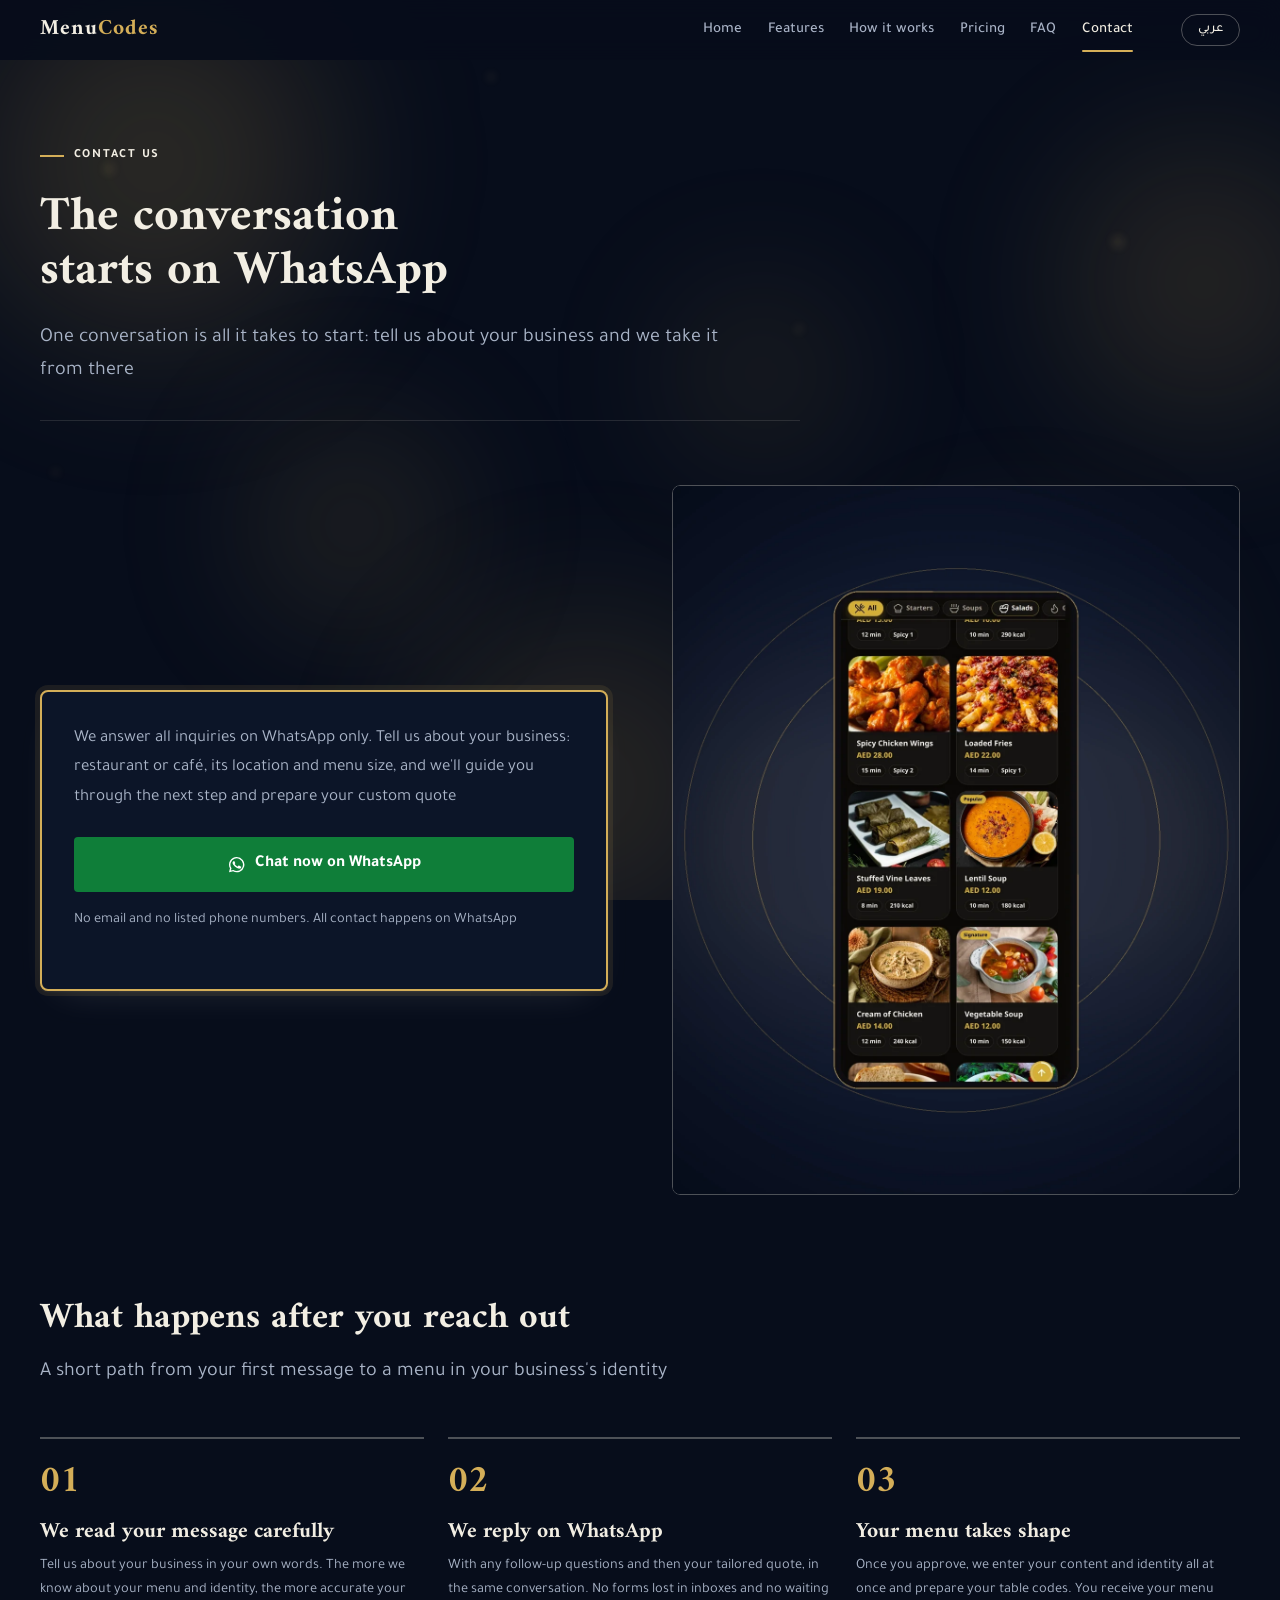
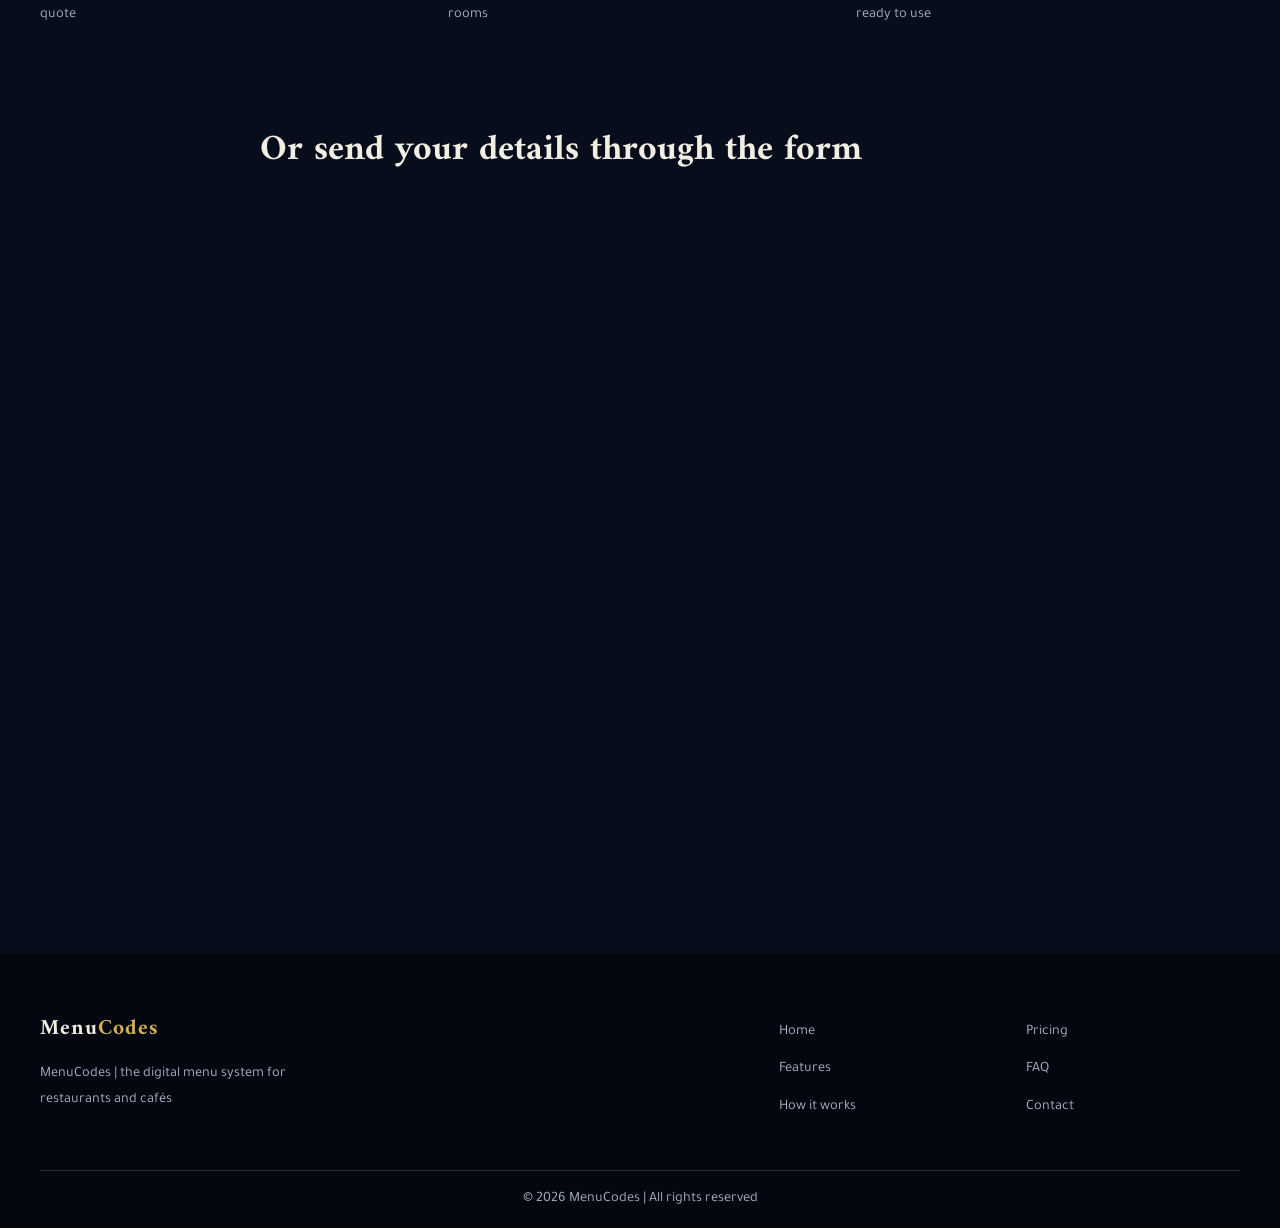
==== commit a362f97c: "Extract ZIP: MENUCODES-SITE-V3.6.zip" ====
--- a/contact/index.html
+++ b/contact/index.html
@@ -4,6 +4,7 @@
 <meta charset="UTF-8">
 <script src="../assets/js/boot.js"></script>
 <meta name="viewport" content="width=device-width, initial-scale=1">
+<meta name="robots" content="index, follow">
 <title data-i18n="pages.contact.page_title">Contact us | MenuCodes</title>
 <meta name="description" data-i18n-attr="content:pages.contact.meta_description" content="Reach MenuCodes on WhatsApp only: tell us about your business and we&#x27;ll guide you to the next step and prepare your custom quote">
 <meta name="keywords" data-i18n-attr="content:pages.contact.meta_keywords" content="contact MenuCodes, MenuCodes WhatsApp, digital menu inquiry">
@@ -21,7 +22,7 @@
 <meta property="og:image" content="../images/hero-contact.webp" data-abs-url="content">
 <meta property="og:image:width" content="1600">
 <meta property="og:image:height" content="1200">
-<meta property="og:image:alt" data-i18n-attr="content:images.contact_hero.alt" content="">
+<meta property="og:image:alt" data-i18n-attr="content:images.contact_hero.alt" content="Laptop mockup showing menu item management in the Menu Codes admin panel">
 <meta name="twitter:image" content="../images/hero-contact.webp" data-abs-url="content">
 <meta name="twitter:card" content="summary_large_image">
 <meta name="twitter:title" data-i18n-attr="content:pages.contact.page_title" content="Contact us | MenuCodes">
@@ -29,6 +30,11 @@
 <meta name="theme-color" content="#0B1B33">
 <meta name="referrer" content="strict-origin-when-cross-origin">
 <link rel="icon" type="image/svg+xml" href="../favicon.svg">
+<link rel="icon" href="../favicon.ico" sizes="any">
+<link rel="icon" type="image/png" sizes="48x48" href="../favicon-48.png">
+<link rel="icon" type="image/png" sizes="96x96" href="../favicon-96.png">
+<link rel="apple-touch-icon" href="../apple-touch-icon.png">
+<link rel="manifest" href="../site.webmanifest">
 <link rel="preconnect" href="https://fonts.googleapis.com">
 <link rel="preconnect" href="https://fonts.gstatic.com" crossorigin>
 <link href="https://fonts.googleapis.com/css2?family=Amiri:wght@400;700&family=Tajawal:wght@400;500;700&display=swap" rel="stylesheet">
@@ -155,8 +161,11 @@
       <span class="msg-strength__text" data-msg-strength-text></span>
     </div>
     <div class="cf-turnstile-slot" data-turnstile hidden></div>
+    <p class="captcha-note" data-captcha-loading data-i18n="pages.contact.form.captcha.loading" hidden>Loading the security check, please wait a moment</p>
+    <p class="field__error" data-captcha-failed data-i18n="pages.contact.form.captcha.failed" hidden>The security check could not be loaded, refresh the page and try again</p>
     <p class="field__error" data-captcha-error data-i18n="pages.contact.form.captcha.required" hidden>Please complete the security check first</p>
-    <button type="submit" class="btn btn--whatsapp btn--lg"><svg class="btn__icon" aria-hidden="true" focusable="false"><use href="#mc-wa"/></svg><span data-i18n="pages.contact.form.submit">Send via WhatsApp</span></button>
+    <span class="submit-wrap" data-submit-wrap data-i18n-attr="title:pages.contact.form.captcha.hint" title="Complete the form fields above and finish the security check to enable the send button"><button type="submit" class="btn btn--whatsapp btn--lg" aria-describedby="captchaHint"><svg class="btn__icon" aria-hidden="true" focusable="false"><use href="#mc-wa"/></svg><span data-i18n="pages.contact.form.submit">Send via WhatsApp</span></button></span>
+    <p class="captcha-note" id="captchaHint" data-captcha-hint data-i18n="pages.contact.form.captcha.hint" hidden>Complete the form fields above and finish the security check to enable the send button</p>
     <div class="hp-field" aria-hidden="true">
       <label for="qWebsite">Website</label>
       <input id="qWebsite" name="website" type="text" tabindex="-1" autocomplete="off" data-hp>
@@ -185,7 +194,6 @@
           <li><a href="../pricing/" data-i18n="shared.nav.pricing">Pricing</a></li>
           <li><a href="../faq/" data-i18n="shared.nav.faq">FAQ</a></li>
           <li><a href="./" data-i18n="shared.nav.contact">Contact</a></li>
-          <li><a class="site-foot__demo-link" href="https://wa.me/15551234567" data-wa data-wa-text="whatsapp.pretext.demo" target="_blank" rel="noopener noreferrer" data-i18n="shared.footer_demo">Try the demo now</a></li>
         </ul>
       </nav>
     </div>
--- a/assets/css/main.css
+++ b/assets/css/main.css
@@ -90,7 +90,7 @@
 
 *,*::before,*::after{ box-sizing:border-box; -webkit-tap-highlight-color:transparent; }
 *{ margin:0; }
-html{ width:100%; max-width:100%; overflow-x:clip; -webkit-text-size-adjust:100%; scroll-behavior:smooth; }
+html{ -webkit-text-size-adjust:100%; scroll-behavior:smooth; }
 body{
   font-family:var(--font-body);
   font-size:var(--fs-body);
@@ -98,7 +98,6 @@
   color:var(--color-text);
   background:var(--color-paper);
   padding-top:var(--header-h);
-  width:100%; max-width:100%; min-width:0; overflow-x:clip;
   min-height:100vh;
   display:flex;
   flex-direction:column;
@@ -182,9 +181,8 @@
 @keyframes bitFloat{ from{ transform:translate3d(0,1.6vh,0); } to{ transform:translate3d(1.4vw,-1.6vh,0); } }
 @keyframes bitTwinkle{ from{ opacity:.18; } to{ opacity:.46; } }
 
-.container{ width:min(var(--container),calc(100% - var(--gutter) - var(--gutter))); max-width:100%; min-width:0; margin-inline:auto; }
-.container--narrow{ width:min(var(--container-narrow),calc(100% - var(--gutter) - var(--gutter))); max-width:100%; min-width:0; margin-inline:auto; }
-[id]{ scroll-margin-block-start:calc(var(--header-h) + 1rem); }
+.container{ width:min(var(--container),100% - var(--gutter)*2); margin-inline:auto; }
+.container--narrow{ width:min(var(--container-narrow),100% - var(--gutter)*2); margin-inline:auto; }
 
 .section{ padding-block:var(--section-pad); }
 .section--flush-top{ padding-top:0; }
@@ -342,7 +340,7 @@
   display:inline-flex; align-items:center; justify-content:center; gap:.5rem;
   padding:.9rem 1.6rem; border-radius:var(--radius-sm);
   font:700 .95rem/1 var(--font-body); text-decoration:none; cursor:pointer;
-  border:1px solid transparent; white-space:normal; line-height:1.25; text-align:center; max-width:100%;
+  border:1px solid transparent; white-space:nowrap;
   transition:transform var(--t-fast) var(--ease),box-shadow var(--t-fast) var(--ease),
              background-color var(--t-fast) var(--ease-out-soft),border-color var(--t-fast) var(--ease-out-soft),color var(--t-fast) var(--ease-out-soft);
 }
@@ -358,11 +356,11 @@
 .btn--gold:hover{ background:var(--color-accent-deep); box-shadow:var(--shadow-md); }
 .btn--cream{ background:var(--color-on-dark); color:var(--color-ink-deep); }
 .btn--cream:hover{ background:#fff; box-shadow:var(--shadow-md); }
-.btn--whatsapp .btn__icon{ width:1.15em; height:1.15em; flex:none; }
+.btn .btn__icon{ width:1.15em; height:1.15em; flex:none; }
 [dir="rtl"] .flip-rtl{ transform:scaleX(-1); }
 
 .card-grid{ display:grid; gap:var(--space-6); }
-.card-grid--3{ grid-template-columns:repeat(3,minmax(0,1fr)); }
+.card-grid--3{ grid-template-columns:repeat(3,1fr); }
 @media (max-width:1023px){ .card-grid--3{ grid-template-columns:repeat(2,1fr); } }
 @media (max-width:639px){ .card-grid--3{ grid-template-columns:1fr; } }
 
@@ -409,7 +407,7 @@
 .feature-card p{ color:var(--color-muted); font-size:var(--fs-small); line-height:1.7; margin:0; }
 html[lang="ar"] .feature-card p{ line-height:1.85; }
 
-.pair-grid{ display:grid; grid-template-columns:repeat(2,minmax(0,1fr)); gap:var(--space-6); }
+.pair-grid{ display:grid; grid-template-columns:repeat(2,1fr); gap:var(--space-6); }
 @media (max-width:1023px){ .pair-grid{ grid-template-columns:1fr; } }
 .pair{
   position:relative; background:var(--color-surface); border:1px solid var(--color-line);
@@ -453,7 +451,7 @@
 html[lang="ar"] .step-card p{ line-height:1.85; }
 .steps-teaser__link{ margin-top:var(--space-8); }
 
-.reassure-grid{ display:grid; grid-template-columns:repeat(3,minmax(0,1fr)); gap:var(--space-6); }
+.reassure-grid{ display:grid; grid-template-columns:repeat(3,1fr); gap:var(--space-6); }
 @media (max-width:899px){
   .reassure-grid{ grid-template-columns:1fr; max-width:560px; margin-inline:auto; }
 }
@@ -474,7 +472,7 @@
 .reassure p{ color:var(--color-muted); margin:0; font-size:var(--fs-small); }
 html[lang="ar"] .reassure p{ line-height:1.85; }
 
-.factors-grid{ display:grid; grid-template-columns:repeat(3,minmax(0,1fr)); gap:var(--space-8); }
+.factors-grid{ display:grid; grid-template-columns:repeat(3,1fr); gap:var(--space-8); }
 @media (max-width:1023px){
   .factors-grid{ grid-template-columns:1fr; max-width:640px; margin-inline:auto; }
 }
@@ -544,13 +542,17 @@
 .msg-strength__fill[data-level="3"]{ background:var(--color-accent); }
 .msg-strength__fill[data-level="4"]{ background:#30a46c; }
 .msg-strength__text{ font-size:var(--fs-small); color:var(--color-muted); }
-.cf-turnstile-slot{ display:flex; justify-content:flex-start; margin-bottom:var(--space-5); }
+.cf-turnstile-slot{ display:flex; justify-content:flex-start; margin-bottom:var(--space-5); min-height:65px; }
+.captcha-note{ font-size:var(--fs-small); color:var(--color-muted); margin-top:calc(var(--space-5) * -1); margin-bottom:var(--space-5); }
+.captcha-note[hidden]{ display:none; }
+.submit-wrap{ display:block; }
+.submit-wrap .btn{ width:100%; }
 .cf-turnstile-slot[hidden]{ display:none; }
 .btn:disabled{ opacity:.45; cursor:not-allowed; transform:none; }
 .btn:disabled:hover{ transform:none; box-shadow:none; }
 
 .hero--split{ padding-block:clamp(3rem,7vw,5.5rem) var(--section-pad); overflow:clip; }
-.hero--split__grid{ display:grid; grid-template-columns:minmax(0,7fr) minmax(0,5fr); gap:clamp(2rem,5vw,4.5rem); align-items:center; }
+.hero--split__grid{ display:grid; grid-template-columns:7fr 5fr; gap:clamp(2rem,5vw,4.5rem); align-items:center; }
 .hero--split h1{ font-size:var(--fs-display); line-height:1.08; letter-spacing:-.015em; margin-bottom:var(--space-6); font-weight:700; }
 html[lang="ar"] .hero--split h1{ letter-spacing:0; line-height:1.5; }
 .hero--split .lead{ margin-bottom:var(--space-8); }
@@ -587,7 +589,7 @@
   .facts__list li + li{ border-inline-start:0; border-top:1px solid var(--color-line); }
 }
 
-.split{ display:grid; grid-template-columns:minmax(0,1fr) minmax(0,1fr); gap:clamp(2rem,5vw,4.5rem); align-items:center; }
+.split{ display:grid; grid-template-columns:1fr 1fr; gap:clamp(2rem,5vw,4.5rem); align-items:center; }
 @media (max-width:1023px){ .split{ grid-template-columns:1fr; } }
 .split__img{ border-radius:var(--radius-md); border:1px solid var(--color-line-strong); aspect-ratio:3/2; object-fit:cover; width:100%; }
 .split__img--tall{ aspect-ratio:4/5; }
@@ -796,6 +798,16 @@
 .cta-band__actions{ display:flex; gap:var(--space-4); justify-content:center; flex-wrap:wrap; }
 .cta-band__note{ margin-top:var(--space-6); font-size:var(--fs-small); color:var(--color-muted-dark); }
 
+.demo-cta{ text-align:center; }
+.demo-cta__inner{
+  position:relative; overflow:hidden; max-width:68ch; margin-inline:auto;
+  padding:clamp(2.25rem,4.5vw,3.25rem) clamp(1.25rem,3vw,2.5rem);
+  border:1px solid color-mix(in srgb, var(--color-accent) 34%, transparent); border-radius:var(--radius-lg);
+  background:radial-gradient(ellipse 90% 130% at 50% -20%, color-mix(in srgb, var(--color-accent) 14%, transparent), transparent 70%);
+}
+.demo-cta h2{ margin-bottom:var(--space-4); }
+.demo-cta p{ color:var(--color-muted); max-width:54ch; margin:0 auto var(--space-8); }
+
 .quote-form{ margin-top:var(--space-8); }
 .field{ margin-bottom:var(--space-4); }
 .field label{ display:block; font:700 .9rem var(--font-body); margin-bottom:.5rem; color:var(--color-ink); }
@@ -824,9 +836,8 @@
   display:grid; grid-template-columns:1.5fr 1fr; gap:var(--space-12);
   padding-block:var(--space-16) var(--space-12);
 }
-.site-foot__nav{ display:grid; grid-template-columns:repeat(2,minmax(0,1fr)); gap:var(--space-8); align-content:start; }
-.site-foot__demo-link{ color:var(--color-on-dark)!important; font-weight:600; text-decoration:underline!important; text-decoration-color:color-mix(in srgb,var(--color-accent) 58%,transparent)!important; text-underline-offset:.25em; }
-.site-foot__demo-link:hover{ color:var(--color-accent-deep)!important; }
+.site-foot__nav{ display:grid; grid-template-columns:1fr 1fr; gap:var(--space-8); align-content:start; }
+.site-foot__demo{ margin-top:var(--space-2); }
 @media (max-width:1023px){ .site-foot__grid{ grid-template-columns:1fr 1fr; } }
 @media (max-width:639px){ .site-foot__grid{ grid-template-columns:1fr; gap:var(--space-8); } }
 .site-foot__tagline{ color:var(--color-muted-dark); font-size:var(--fs-small); margin:var(--space-4) 0 var(--space-6); max-width:34ch; }
@@ -844,8 +855,8 @@
 }
 
 .reveal{
-  opacity:0; transform:translateY(var(--reveal-y));
-  transition:opacity 560ms var(--ease),transform 560ms var(--ease);
+  opacity:0; transform:translateY(var(--reveal-y)); will-change:opacity,transform;
+  transition:opacity var(--t-slow) var(--ease),transform var(--t-slow) var(--ease);
   transition-delay:var(--reveal-delay,0s);
 }
 .rd-0{ --reveal-delay:0s; }
@@ -873,33 +884,6 @@
   body.mc-enter{ opacity:1; animation:none; }
 }
 
-
-/* Responsive hardening: prevent long Arabic labels and grid min-content sizing from widening the viewport. */
-@media (max-width:767px){
-  .hero--split__grid > *, .split > *, .pair-grid > *, .card-grid > *, .reassure-grid > *, .factors-grid > *, .site-foot__grid > *, .site-foot__nav > *{ min-width:0; }
-  html[lang="ar"] .hero--split h1{ font-size:clamp(1.9rem,7.2vw,2.5rem); line-height:1.45; }
-  .hero--split h1, .hero--page h1, h2, h3, h4, p, li, .text-link, .email-link{ overflow-wrap:anywhere; }
-  .hero__actions, .cta-band__actions{ align-items:stretch; }
-  .hero__actions .btn, .cta-band__actions .btn{ min-width:0; white-space:normal; }
-  .mobile-nav{ max-height:calc(100vh - var(--header-h)); max-height:calc(100dvh - var(--header-h)); overflow-y:auto; overscroll-behavior:contain; }
-  .mc-orb{ filter:blur(44px); animation:none; opacity:.18; }
-  .mc-bit{ display:none; }
-  .factor__icon{ animation:none; }
-  .reveal{ --reveal-y:14px; transition-duration:460ms; }
-  .rd-5{ --reveal-delay:.04s; }
-  .rd-10{ --reveal-delay:.08s; }
-  .rd-15{ --reveal-delay:.12s; }
-  .rd-20{ --reveal-delay:.16s; }
-  .rd-30{ --reveal-delay:.20s; }
-  .site-foot__nav{ gap:var(--space-6); }
-}
-@media (hover:none){
-  .feature-card:hover, .pair:hover, .option-card:hover, .reassure:hover{ transform:none; }
-}
-@supports not (overflow:clip){
-  html, body{ overflow-x:hidden; }
-}
-
 @media (min-width:1400px){
   :root{ --container:1320px; --section-pad:clamp(4.5rem,8vw,8rem); }
 }
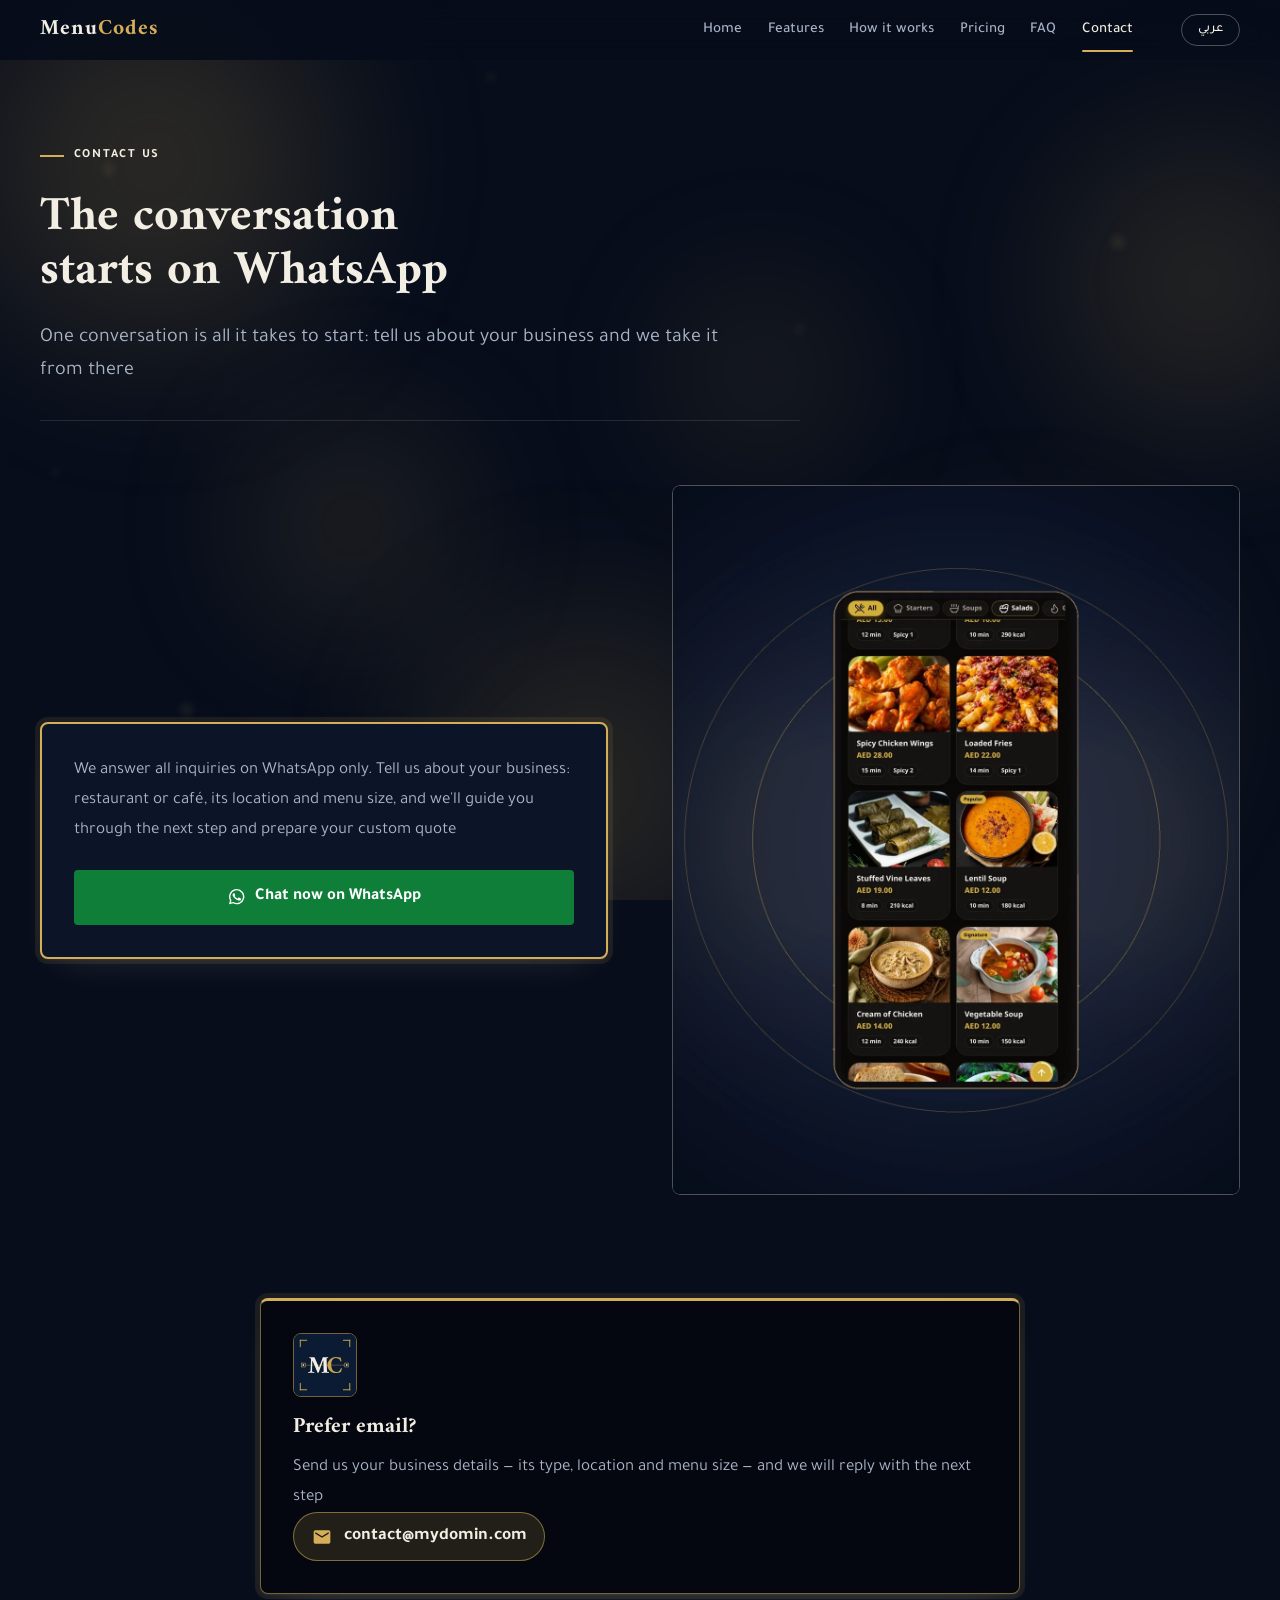
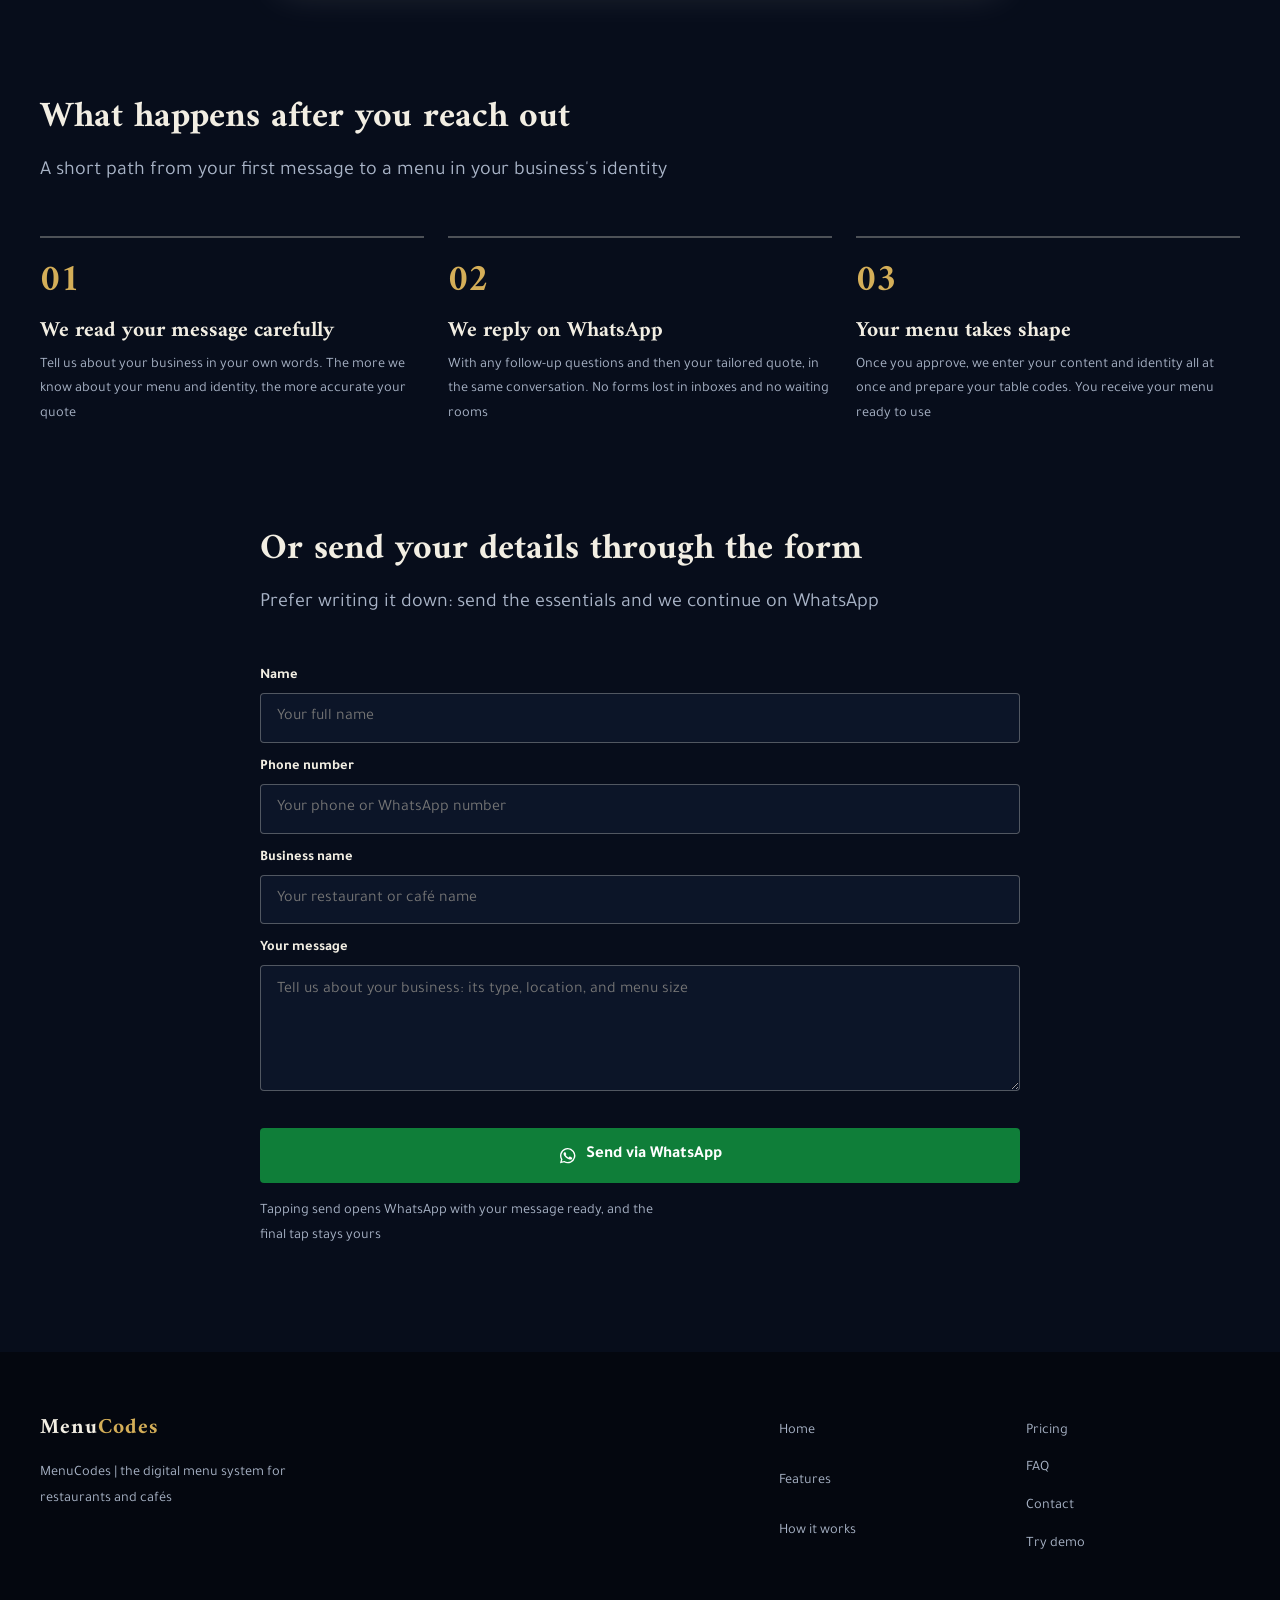
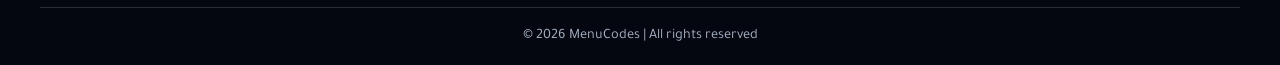
==== commit e4979069: "Extract ZIP: MENUCODES-SITE-V3.9.zip" ====
--- a/contact/index.html
+++ b/contact/index.html
@@ -5,8 +5,8 @@
 <script src="../assets/js/boot.js"></script>
 <meta name="viewport" content="width=device-width, initial-scale=1">
 <meta name="robots" content="index, follow">
-<title data-i18n="pages.contact.page_title">Contact us | MenuCodes</title>
-<meta name="description" data-i18n-attr="content:pages.contact.meta_description" content="Reach MenuCodes on WhatsApp only: tell us about your business and we&#x27;ll guide you to the next step and prepare your custom quote">
+<title data-i18n="pages.contact.page_title">Contact MenuCodes | WhatsApp &amp; Tailored Quotes</title>
+<meta name="description" data-i18n-attr="content:pages.contact.meta_description" content="Contact MenuCodes on WhatsApp: tell us about your restaurant or café and we will guide you to the next step and prepare your tailored quote">
 <meta name="keywords" data-i18n-attr="content:pages.contact.meta_keywords" content="contact MenuCodes, MenuCodes WhatsApp, digital menu inquiry">
 <link rel="canonical" href="./" data-abs-url="href">
 <link rel="alternate" hreflang="en" href="./" data-abs-url="href">
@@ -16,8 +16,8 @@
 <meta property="og:site_name" content="MenuCodes">
 <meta property="og:locale" content="en_US">
 <meta property="og:locale:alternate" content="ar_AR">
-<meta property="og:title" data-i18n-attr="content:pages.contact.page_title" content="Contact us | MenuCodes">
-<meta property="og:description" data-i18n-attr="content:pages.contact.meta_description" content="Reach MenuCodes on WhatsApp only: tell us about your business and we&#x27;ll guide you to the next step and prepare your custom quote">
+<meta property="og:title" data-i18n-attr="content:pages.contact.page_title" content="Contact MenuCodes | WhatsApp &amp; Tailored Quotes">
+<meta property="og:description" data-i18n-attr="content:pages.contact.meta_description" content="Contact MenuCodes on WhatsApp: tell us about your restaurant or café and we will guide you to the next step and prepare your tailored quote">
 <meta property="og:url" content="./" data-abs-url="content">
 <meta property="og:image" content="../images/hero-contact.webp" data-abs-url="content">
 <meta property="og:image:width" content="1600">
@@ -25,14 +25,24 @@
 <meta property="og:image:alt" data-i18n-attr="content:images.contact_hero.alt" content="Laptop mockup showing menu item management in the Menu Codes admin panel">
 <meta name="twitter:image" content="../images/hero-contact.webp" data-abs-url="content">
 <meta name="twitter:card" content="summary_large_image">
-<meta name="twitter:title" data-i18n-attr="content:pages.contact.page_title" content="Contact us | MenuCodes">
-<meta name="twitter:description" data-i18n-attr="content:pages.contact.meta_description" content="Reach MenuCodes on WhatsApp only: tell us about your business and we&#x27;ll guide you to the next step and prepare your custom quote">
+<meta name="twitter:title" data-i18n-attr="content:pages.contact.page_title" content="Contact MenuCodes | WhatsApp &amp; Tailored Quotes">
+<meta name="twitter:description" data-i18n-attr="content:pages.contact.meta_description" content="Contact MenuCodes on WhatsApp: tell us about your restaurant or café and we will guide you to the next step and prepare your tailored quote">
 <meta name="theme-color" content="#0B1B33">
 <meta name="referrer" content="strict-origin-when-cross-origin">
+<script type="application/ld+json">
+{"@context":"https://schema.org","@type":"BreadcrumbList","itemListElement":[{"@type":"ListItem","position":1,"name":"Home","item":"https://mydomin.com/"},{"@type":"ListItem","position":2,"name":"Contact","item":"https://mydomin.com/contact/"}]}
+</script>
+<script type="application/ld+json">
+{"@context": "https://schema.org", "@type": "WebPage", "name": "Contact MenuCodes | WhatsApp & Tailored Quotes", "url": "https://mydomin.com/contact/", "description": "Contact MenuCodes on WhatsApp: tell us about your restaurant or café and we will guide you to the next step and prepare your tailored quote", "inLanguage": "en", "isPartOf": {"@type": "WebSite", "name": "MenuCodes", "url": "https://mydomin.com/"}}
+</script>
 <link rel="icon" type="image/svg+xml" href="../favicon.svg">
 <link rel="icon" href="../favicon.ico" sizes="any">
 <link rel="icon" type="image/png" sizes="48x48" href="../favicon-48.png">
 <link rel="icon" type="image/png" sizes="96x96" href="../favicon-96.png">
+<link rel="icon" type="image/png" sizes="16x16" href="../favicon-16.png">
+<link rel="icon" type="image/png" sizes="32x32" href="../favicon-32.png">
+<link rel="icon" type="image/png" sizes="180x180" href="../favicon-180.png">
+<link rel="icon" type="image/png" sizes="192x192" href="../favicon-192.png">
 <link rel="apple-touch-icon" href="../apple-touch-icon.png">
 <link rel="manifest" href="../site.webmanifest">
 <link rel="preconnect" href="https://fonts.googleapis.com">
@@ -97,9 +107,10 @@
 <section class="section section--flush-top" data-email-section hidden>
   <div class="container container--narrow">
     <div class="option-card option-card--featured option-card--email reveal">
-      <h3><svg aria-hidden="true" focusable="false"><use href="#mc-mail"/></svg><span data-i18n="pages.contact.email.heading">Prefer email?</span></h3>
+      <img class="email-brand" src="../favicon.svg" alt="Menu Codes" width="64" height="64" loading="lazy" decoding="async">
+      <h3><span data-i18n="pages.contact.email.heading">Prefer email?</span></h3>
       <p data-i18n="pages.contact.email.body">Send us your business details — its type, location and menu size — and we will reply with the next step</p>
-      <a class="email-link" data-email-link href="mailto:"><svg aria-hidden="true" focusable="false"><use href="#mc-mail"/></svg><span data-email-text></span></a>
+      <a class="email-link" data-email-link href="mailto:" dir="ltr"><svg aria-hidden="true" focusable="false"><use href="#mc-mail"/></svg><span data-email-text></span></a>
     </div>
   </div>
 </section>
@@ -194,6 +205,7 @@
           <li><a href="../pricing/" data-i18n="shared.nav.pricing">Pricing</a></li>
           <li><a href="../faq/" data-i18n="shared.nav.faq">FAQ</a></li>
           <li><a href="./" data-i18n="shared.nav.contact">Contact</a></li>
+          <li><a href="#" data-demo-link data-i18n="shared.footer.demo" target="_blank" rel="noopener">Try demo</a></li>
         </ul>
       </nav>
     </div>
--- a/assets/css/main.css
+++ b/assets/css/main.css
@@ -427,7 +427,11 @@
   opacity:0; transition:opacity var(--t-med) var(--ease);
 }
 .pair.pointer-active::before{ opacity:1; }
-.pair__problem{ font-weight:500; color:var(--color-ink); margin-bottom:var(--space-3); }
+.pair__problem{ font-weight:500; color:var(--color-ink); margin-bottom:var(--space-3); transition:color var(--t-fast) var(--ease-out-soft); }
+.pair:hover .pair__problem,.pair__problem:hover,.pair:active .pair__problem,.pair__problem:active,.pair.pointer-active .pair__problem{ color:var(--color-accent); }
+.feature-card h3,.step-card h3,.reassure h3,.factor h3,.option-card h3,.detail-step__body h3{ transition:color var(--t-fast) var(--ease-out-soft); }
+.feature-card:hover h3,.feature-card h3:hover,.feature-card:active h3,.feature-card.pointer-active h3,.step-card:hover h3,.step-card h3:hover,.step-card:active h3,.reassure:hover h3,.reassure h3:hover,.reassure:active h3,.factor:hover h3,.factor h3:hover,.factor:active h3,.option-card:hover h3,.option-card h3:hover,.option-card:active h3,.option-card.pointer-active h3,.detail-step:hover .detail-step__body h3,.detail-step__body h3:hover,.detail-step:active .detail-step__body h3{ color:var(--color-gold-text); }
+.acc__button:active,.acc__button:focus-visible{ color:var(--color-gold-text); }
 .pair__solution{ color:var(--color-muted); font-size:var(--fs-small); line-height:1.7; margin:auto 0 0;
   border-top:1px solid var(--color-line); padding-top:var(--space-3); }
 .pair:hover .pair__solution{ border-top-color:color-mix(in srgb,var(--color-accent) 38%,var(--color-line)); }
@@ -527,12 +531,33 @@
 .option-card:hover h3 svg{ transform:translateY(-2px); color:var(--color-gold-text); }
 .option-card p{ color:var(--color-muted); margin-bottom:var(--space-6); }
 .option-card__note{ font-size:var(--fs-small); color:var(--color-muted); margin-top:var(--space-4); }
-.option-card--email h3 svg{ color:var(--color-accent); }
-.email-link{ display:inline-flex; align-items:center; gap:var(--space-3); color:var(--color-accent); font-weight:700; font-size:1.05rem; text-decoration:none; overflow-wrap:anywhere; }
-.email-link svg{ width:22px; height:22px; flex:none; }
-.email-link:hover{ color:var(--color-gold-text); text-decoration:underline; }
-.hp-field{ position:absolute !important; left:-9999px !important; top:auto; width:1px; height:1px; overflow:hidden; }
-.hp-link{ position:absolute !important; left:-9999px !important; top:auto; width:1px; height:1px; overflow:hidden; }
+/* --- email card: navy/gold brand card (logo from ../favicon.svg, address from CONFIG.EMAIL) --- */
+.option-card--email{
+  background:var(--color-ink-deep); color:var(--color-on-dark);
+  border:1px solid color-mix(in srgb,var(--color-accent) 55%,transparent);
+  border-top:3px solid var(--color-accent);
+}
+.option-card--email h3{ color:var(--color-on-dark); }
+.option-card--email p{ color:var(--color-muted-dark); margin-bottom:var(--space-5); }
+.option-card--email .email-brand{
+  width:64px; height:64px; flex:none; margin-bottom:var(--space-4);
+  border:1px solid color-mix(in srgb,var(--color-accent) 55%,transparent);
+  border-radius:var(--radius-md);
+}
+.email-link{
+  display:inline-flex; align-items:center; gap:var(--space-3); align-self:flex-start;
+  max-width:100%; padding:.7rem 1.1rem;
+  background:color-mix(in srgb,var(--color-accent) 14%,transparent);
+  border:1px solid color-mix(in srgb,var(--color-accent) 55%,transparent);
+  border-radius:var(--radius-pill);
+  color:var(--color-on-dark); font-weight:700; font-size:1.1rem; line-height:1.4;
+  text-decoration:none; overflow-wrap:anywhere;
+}
+.email-link svg{ width:20px; height:20px; flex:none; color:var(--color-accent); }
+.email-link:hover{ border-color:var(--color-accent); background:color-mix(in srgb,var(--color-accent) 22%,transparent); color:var(--color-on-dark); text-decoration:none; }
+.email-link:focus-visible{ outline:2px solid var(--color-focus); outline-offset:2px; }
+.hp-field{ position:absolute !important; left:auto !important; inset-inline-start:0 !important; top:auto; width:1px; height:1px; overflow:hidden; clip:rect(0,0,0,0) !important; clip-path:inset(50%) !important; }
+.hp-link{ position:absolute !important; left:auto !important; inset-inline-start:0 !important; top:auto; width:1px; height:1px; overflow:hidden; clip:rect(0,0,0,0) !important; clip-path:inset(50%) !important; }
 .msg-strength{ margin-top:var(--space-3); }
 .msg-strength[hidden]{ display:none; }
 .msg-strength__track{ height:6px; border-radius:99px; background:var(--color-line); overflow:hidden; margin-bottom:var(--space-2); }
@@ -887,3 +912,148 @@
 @media (min-width:1400px){
   :root{ --container:1320px; --section-pad:clamp(4.5rem,8vw,8rem); }
 }
+
+/* QA fix: defect 1 — contact 360px overflow */
+@media (max-width:1023px){
+  .split > *{ min-width:0; }
+  .figure--flush{ max-width:100%; min-width:0; }
+  .split__img{ max-width:100%; min-width:0; }
+}
+
+/* ============ Features page — "Index" (flat editorial list) ============
+   Scoped to .page-features: no other page is affected.
+   Display only: all 30 features in source order 01-30 as one scannable
+   numbered list, grouped by the 7 subgroups with the sticky group nav
+   above. No boxes, no path, no repeated cards: every row is the same
+   grid — unified number | icon | title + copy — with a hairline divider.
+   Numbers 01-30 use ONE treatment (see .feature-card__num below):
+   display font, 700, 1.5rem, gold, in-flow lead column.
+   Animation reuses the site system only (.reveal + rd-* delays,
+   --t-fast/--t-med, --ease/--ease-out-soft); motion here is
+   transform / opacity / border-color / color only — no layout props,
+   no filters. The global prefers-reduced-motion block covers it. */
+
+/* --- sticky subgroup nav --- */
+.page-features .feat-nav{
+  position:sticky; top:var(--header-h); z-index:90;
+  background:color-mix(in srgb, var(--color-paper) 94%, transparent);
+  -webkit-backdrop-filter:blur(12px); backdrop-filter:blur(12px);
+  border-bottom:1px solid var(--color-line);
+}
+.page-features .feat-nav__inner{
+  display:flex; gap:.5rem; align-items:center;
+  overflow-x:auto; scrollbar-width:none; padding-block:.55rem;
+}
+.page-features .feat-nav__inner::-webkit-scrollbar{ display:none; }
+.page-features .feat-nav__link{
+  flex:none; text-decoration:none; white-space:nowrap;
+  font-size:.9rem; font-weight:500; color:var(--color-muted);
+  padding:.45rem .95rem; border:1px solid var(--color-line); border-radius:var(--radius-pill);
+  transition:color var(--t-fast) var(--ease-out-soft),border-color var(--t-fast) var(--ease-out-soft),background-color var(--t-fast) var(--ease-out-soft);
+}
+.page-features .feat-nav__link:hover{ color:var(--color-ink); border-color:var(--color-line-strong); }
+.page-features .feat-nav__link.is-active{
+  color:var(--color-ink-deep); background:var(--color-accent); border-color:var(--color-accent); font-weight:700;
+}
+.page-features .feat-nav__link:focus-visible{ outline:2px solid var(--color-focus); outline-offset:2px; }
+
+/* --- group gates + subgroup anchors --- */
+.page-features .feature-group > .section__head{
+  border-top:2px solid var(--color-accent); padding-top:var(--space-6);
+}
+.page-features .subgroup{ scroll-margin-top:calc(var(--header-h) + 64px); }
+
+/* --- Index list container (no rail, no dots) --- */
+.page-features .feat-path{ display:block; }
+
+/* --- Index rows: one grid for all 30 --- */
+.page-features .feat{
+  position:relative; min-width:0;
+  display:grid;
+  grid-template-columns:3.25rem 2.75rem minmax(0,1fr);
+  grid-template-areas:
+    "num icon title"
+    "num icon copy"
+    "media media media";
+  column-gap:1rem; row-gap:0;
+  width:100%;
+  padding:1.3rem 0; margin:0;
+  border-bottom:1px solid var(--color-line);
+}
+.page-features .feat:last-child{ border-bottom:0; }
+
+/* --- UNIFIED NUMBER: the only .feature-card__num treatment on this page ---
+   Same font, weight, size, position and colour for all 30 stations. */
+.page-features .feat .feature-card__num{
+  grid-area:num;
+  position:static; display:block; flex:none;
+  margin:0; padding:.2rem 0 0; background:none; border:0; border-radius:0;
+  font-family:var(--font-display); font-size:1.5rem; font-weight:700; line-height:1.2;
+  color:var(--color-gold-text); text-align:start;
+  user-select:none; pointer-events:none;
+}
+
+/* --- uniform icon column --- */
+.page-features .feat .feature-card__icon{
+  grid-area:icon;
+  width:44px; height:44px; margin:0; flex:none; align-self:start;
+  transition:transform var(--t-med) var(--ease),background-color var(--t-med) var(--ease),color var(--t-med) var(--ease),box-shadow var(--t-med) var(--ease);
+}
+.page-features .feat .feature-card__icon svg{ width:22px; height:22px; }
+
+/* --- title + copy in the text column --- */
+.page-features .feat h3{
+  grid-area:title; margin:0 0 var(--space-1); font-size:1.15rem;
+  transition:color var(--t-fast) var(--ease-out-soft);
+}
+.page-features .feat p{
+  grid-area:copy; color:var(--color-muted); font-size:var(--fs-small); line-height:1.7; margin:0; max-width:72ch;
+}
+html[lang="ar"] .page-features .feat p{ line-height:1.85; }
+
+/* --- media (2 articles) spans the full row, below the text --- */
+.page-features .feat__media{
+  grid-area:media; margin:var(--space-4) 0 0; overflow:hidden; border-radius:var(--radius-md);
+}
+.page-features .feat__media-img{
+  width:100%; border:1px solid var(--color-line-strong); border-radius:var(--radius-md);
+  object-fit:cover; aspect-ratio:21/9;
+}
+
+/* --- subgroup rhythm --- */
+.page-features .subgroup > h3{ margin-top:var(--space-8); margin-bottom:var(--space-2); }
+.page-features .subgroup:first-child > h3{ margin-top:0; }
+
+/* --- hover: subtle, same for every row (applied only once revealed, so .reveal keeps its own --t-slow timing) --- */
+.page-features .feat.is-visible{ transition:transform var(--t-med) var(--ease),border-color var(--t-med) var(--ease-out-soft); }
+.page-features .feat.is-visible:hover{ transform:translateY(-2px); }
+.page-features .feat:hover h3{ color:var(--color-gold-text); }
+.page-features .feat:hover .feature-card__icon{ color:var(--color-accent-deep); }
+
+/* --- closing CTA: fit 360px (QA: was 367px, overflowed by 4px) --- */
+.page-features .cta-band .btn{ white-space:normal; text-align:center; line-height:1.5; }
+
+/* --- pre-existing RTL overflow, fixed GLOBALLY 2026-11-02 ---
+   The global .hp-link/.hp-field used left:-9999px; in RTL that expanded the
+   page's scrollable overflow to ~9999px (verified on the ORIGINAL page:
+   AR scrollWidth 10359 at 360px, 11365 at 1366px — identical to the redesign
+   before this fix). The global rules now use the clip pattern, so this
+   scoped override is redundant but harmless and kept as a safety net. */
+.page-features .hp-link,
+.page-features .hp-field{
+  left:auto !important; inset-inline-start:0 !important;
+  clip:rect(0,0,0,0) !important; clip-path:inset(50%) !important;
+}
+
+/* --- responsive --- */
+@media (max-width:639px){
+  .page-features .feat{
+    grid-template-columns:2.4rem 2.25rem minmax(0,1fr);
+    column-gap:.75rem; padding:1.05rem 0;
+  }
+  .page-features .feat .feature-card__num{ font-size:1.25rem; padding-top:.15rem; }
+  .page-features .feat .feature-card__icon{ width:36px; height:36px; }
+  .page-features .feat .feature-card__icon svg{ width:18px; height:18px; }
+  .page-features .feat h3{ font-size:1.05rem; }
+  .page-features .cta-band .btn{ width:100%; padding-inline:1rem; }
+}
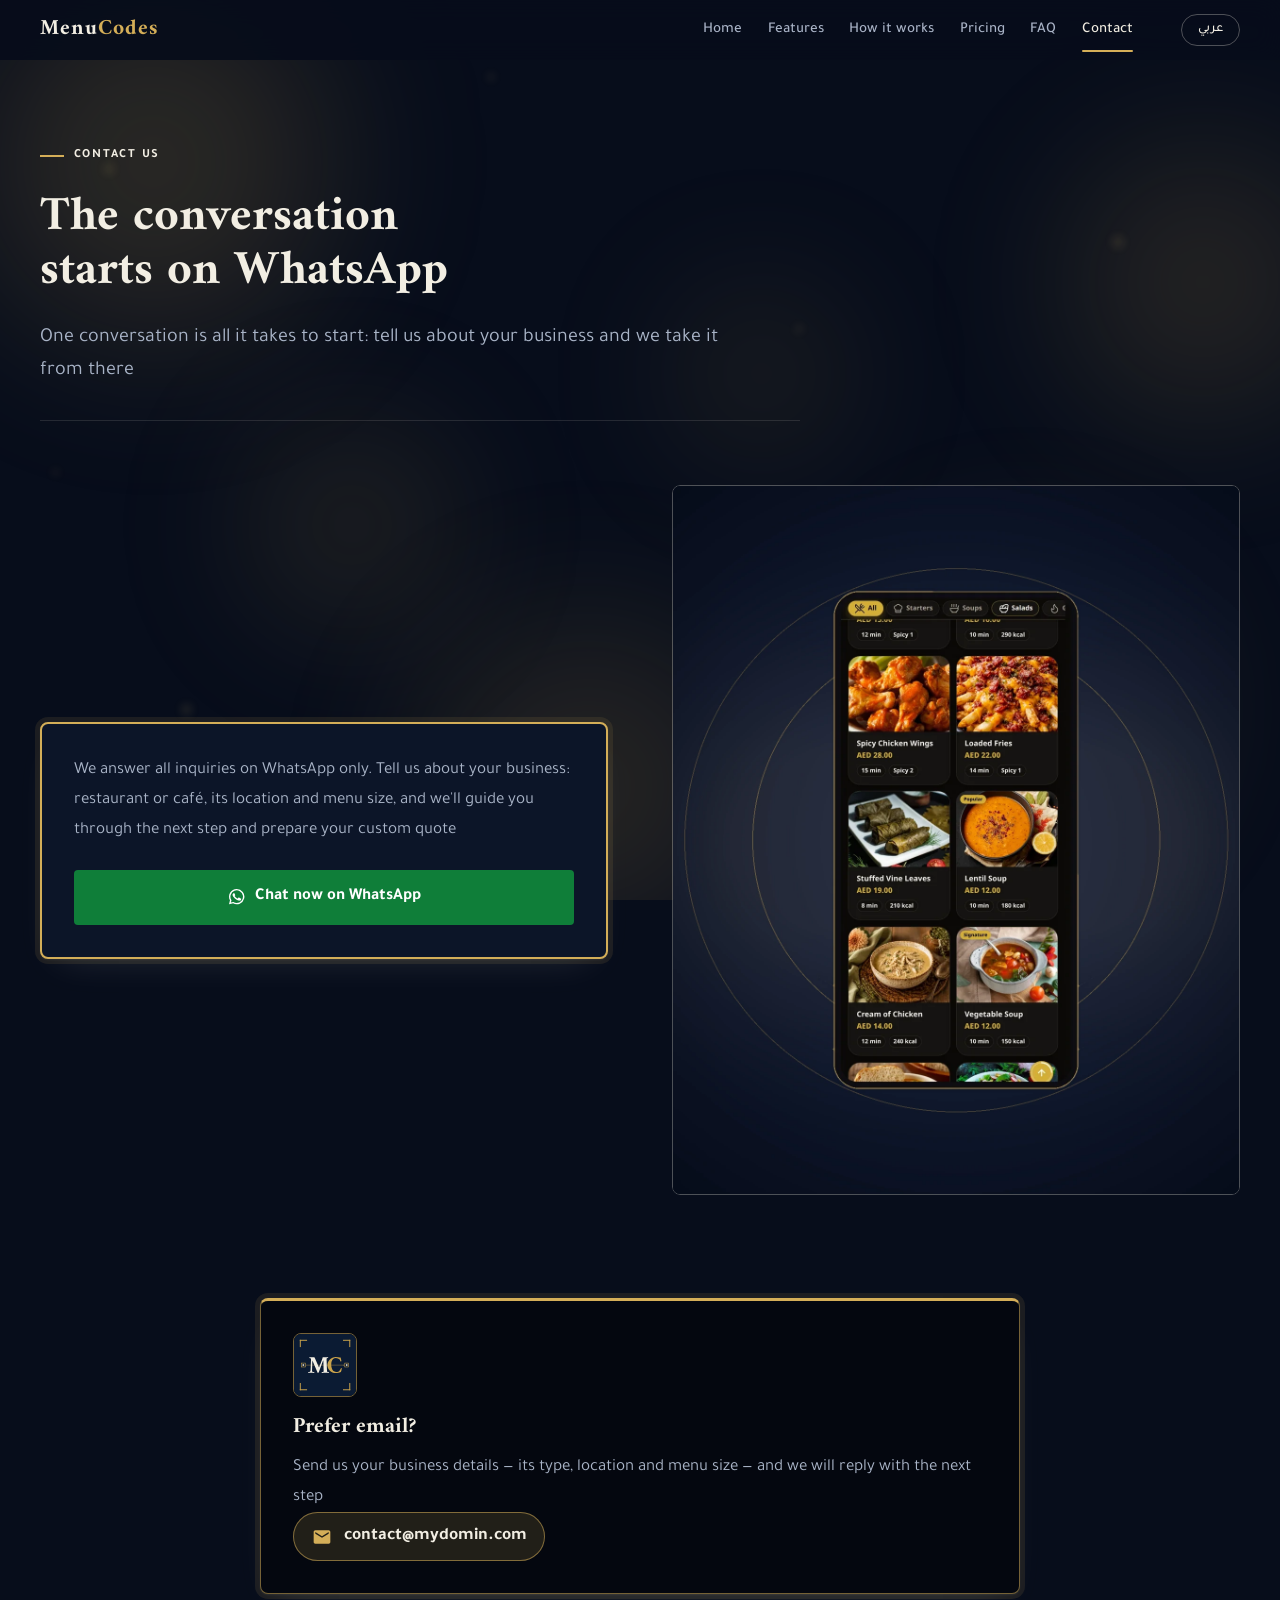
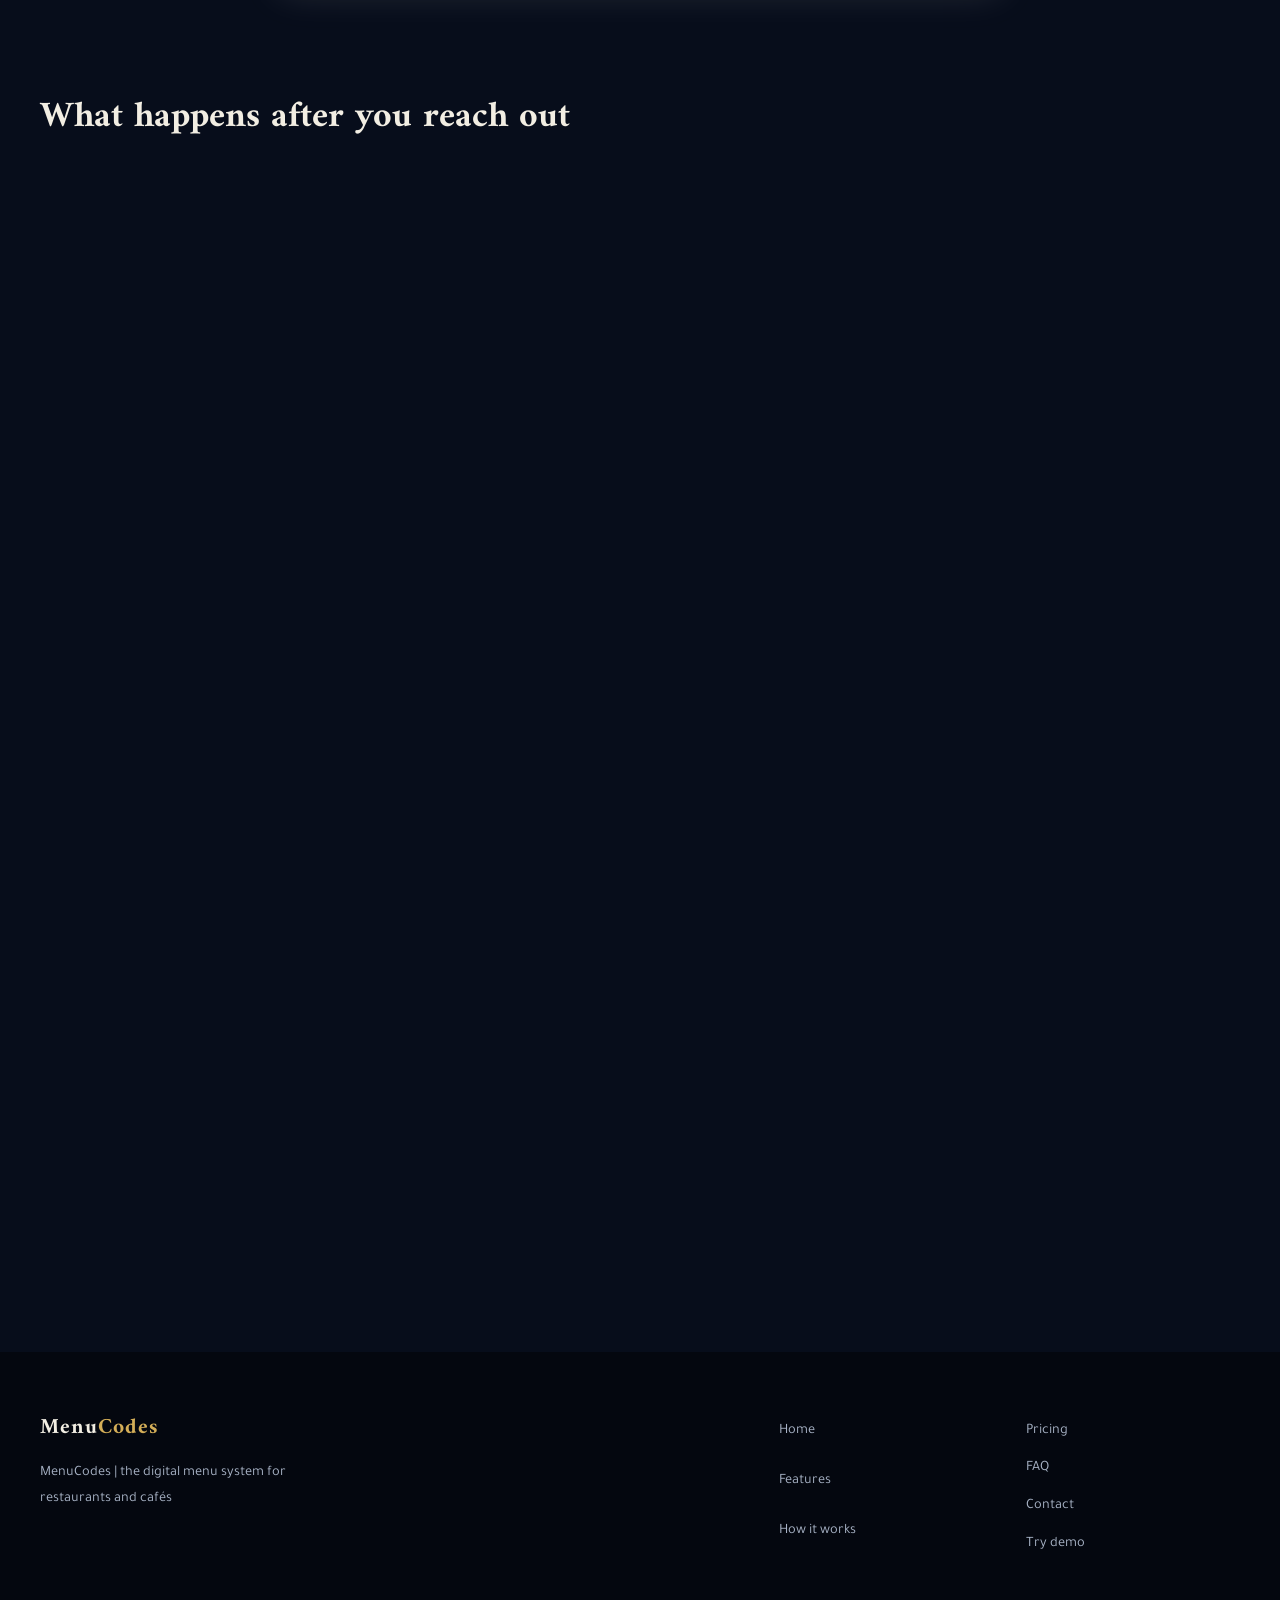
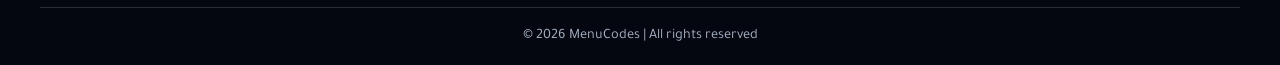
==== commit 4a827db4: "Extract ZIP: MENUCODES-SITE-V4.zip" ====
--- a/contact/index.html
+++ b/contact/index.html
@@ -35,15 +35,15 @@
 <script type="application/ld+json">
 {"@context": "https://schema.org", "@type": "WebPage", "name": "Contact MenuCodes | WhatsApp & Tailored Quotes", "url": "https://mydomin.com/contact/", "description": "Contact MenuCodes on WhatsApp: tell us about your restaurant or café and we will guide you to the next step and prepare your tailored quote", "inLanguage": "en", "isPartOf": {"@type": "WebSite", "name": "MenuCodes", "url": "https://mydomin.com/"}}
 </script>
-<link rel="icon" type="image/svg+xml" href="../favicon.svg">
-<link rel="icon" href="../favicon.ico" sizes="any">
-<link rel="icon" type="image/png" sizes="48x48" href="../favicon-48.png">
-<link rel="icon" type="image/png" sizes="96x96" href="../favicon-96.png">
-<link rel="icon" type="image/png" sizes="16x16" href="../favicon-16.png">
-<link rel="icon" type="image/png" sizes="32x32" href="../favicon-32.png">
-<link rel="icon" type="image/png" sizes="180x180" href="../favicon-180.png">
-<link rel="icon" type="image/png" sizes="192x192" href="../favicon-192.png">
-<link rel="apple-touch-icon" href="../apple-touch-icon.png">
+<link rel="icon" type="image/svg+xml" href="../images/favicon.svg">
+<link rel="icon" href="../images/favicon.ico" sizes="any">
+<link rel="icon" type="image/png" sizes="48x48" href="../images/favicon-48.png">
+<link rel="icon" type="image/png" sizes="96x96" href="../images/favicon-96.png">
+<link rel="icon" type="image/png" sizes="16x16" href="../images/favicon-16.png">
+<link rel="icon" type="image/png" sizes="32x32" href="../images/favicon-32.png">
+<link rel="icon" type="image/png" sizes="180x180" href="../images/favicon-180.png">
+<link rel="icon" type="image/png" sizes="192x192" href="../images/favicon-192.png">
+<link rel="apple-touch-icon" href="../images/apple-touch-icon.png">
 <link rel="manifest" href="../site.webmanifest">
 <link rel="preconnect" href="https://fonts.googleapis.com">
 <link rel="preconnect" href="https://fonts.gstatic.com" crossorigin>
@@ -107,7 +107,7 @@
 <section class="section section--flush-top" data-email-section hidden>
   <div class="container container--narrow">
     <div class="option-card option-card--featured option-card--email reveal">
-      <img class="email-brand" src="../favicon.svg" alt="Menu Codes" width="64" height="64" loading="lazy" decoding="async">
+      <img class="email-brand" src="../images/favicon.svg" alt="Menu Codes" width="64" height="64" loading="lazy" decoding="async">
       <h3><span data-i18n="pages.contact.email.heading">Prefer email?</span></h3>
       <p data-i18n="pages.contact.email.body">Send us your business details — its type, location and menu size — and we will reply with the next step</p>
       <a class="email-link" data-email-link href="mailto:" dir="ltr"><svg aria-hidden="true" focusable="false"><use href="#mc-mail"/></svg><span data-email-text></span></a>
--- a/assets/css/main.css
+++ b/assets/css/main.css
@@ -531,7 +531,6 @@
 .option-card:hover h3 svg{ transform:translateY(-2px); color:var(--color-gold-text); }
 .option-card p{ color:var(--color-muted); margin-bottom:var(--space-6); }
 .option-card__note{ font-size:var(--fs-small); color:var(--color-muted); margin-top:var(--space-4); }
-/* --- email card: navy/gold brand card (logo from ../favicon.svg, address from CONFIG.EMAIL) --- */
 .option-card--email{
   background:var(--color-ink-deep); color:var(--color-on-dark);
   border:1px solid color-mix(in srgb,var(--color-accent) 55%,transparent);
@@ -913,27 +912,13 @@
   :root{ --container:1320px; --section-pad:clamp(4.5rem,8vw,8rem); }
 }
 
-/* QA fix: defect 1 — contact 360px overflow */
 @media (max-width:1023px){
   .split > *{ min-width:0; }
   .figure--flush{ max-width:100%; min-width:0; }
   .split__img{ max-width:100%; min-width:0; }
 }
 
-/* ============ Features page — "Index" (flat editorial list) ============
-   Scoped to .page-features: no other page is affected.
-   Display only: all 30 features in source order 01-30 as one scannable
-   numbered list, grouped by the 7 subgroups with the sticky group nav
-   above. No boxes, no path, no repeated cards: every row is the same
-   grid — unified number | icon | title + copy — with a hairline divider.
-   Numbers 01-30 use ONE treatment (see .feature-card__num below):
-   display font, 700, 1.5rem, gold, in-flow lead column.
-   Animation reuses the site system only (.reveal + rd-* delays,
-   --t-fast/--t-med, --ease/--ease-out-soft); motion here is
-   transform / opacity / border-color / color only — no layout props,
-   no filters. The global prefers-reduced-motion block covers it. */
-
-/* --- sticky subgroup nav --- */
+
 .page-features .feat-nav{
   position:sticky; top:var(--header-h); z-index:90;
   background:color-mix(in srgb, var(--color-paper) 94%, transparent);
@@ -957,16 +942,13 @@
 }
 .page-features .feat-nav__link:focus-visible{ outline:2px solid var(--color-focus); outline-offset:2px; }
 
-/* --- group gates + subgroup anchors --- */
 .page-features .feature-group > .section__head{
   border-top:2px solid var(--color-accent); padding-top:var(--space-6);
 }
 .page-features .subgroup{ scroll-margin-top:calc(var(--header-h) + 64px); }
 
-/* --- Index list container (no rail, no dots) --- */
 .page-features .feat-path{ display:block; }
 
-/* --- Index rows: one grid for all 30 --- */
 .page-features .feat{
   position:relative; min-width:0;
   display:grid;
@@ -982,8 +964,6 @@
 }
 .page-features .feat:last-child{ border-bottom:0; }
 
-/* --- UNIFIED NUMBER: the only .feature-card__num treatment on this page ---
-   Same font, weight, size, position and colour for all 30 stations. */
 .page-features .feat .feature-card__num{
   grid-area:num;
   position:static; display:block; flex:none;
@@ -993,7 +973,6 @@
   user-select:none; pointer-events:none;
 }
 
-/* --- uniform icon column --- */
 .page-features .feat .feature-card__icon{
   grid-area:icon;
   width:44px; height:44px; margin:0; flex:none; align-self:start;
@@ -1001,7 +980,6 @@
 }
 .page-features .feat .feature-card__icon svg{ width:22px; height:22px; }
 
-/* --- title + copy in the text column --- */
 .page-features .feat h3{
   grid-area:title; margin:0 0 var(--space-1); font-size:1.15rem;
   transition:color var(--t-fast) var(--ease-out-soft);
@@ -1011,7 +989,6 @@
 }
 html[lang="ar"] .page-features .feat p{ line-height:1.85; }
 
-/* --- media (2 articles) spans the full row, below the text --- */
 .page-features .feat__media{
   grid-area:media; margin:var(--space-4) 0 0; overflow:hidden; border-radius:var(--radius-md);
 }
@@ -1020,32 +997,22 @@
   object-fit:cover; aspect-ratio:21/9;
 }
 
-/* --- subgroup rhythm --- */
 .page-features .subgroup > h3{ margin-top:var(--space-8); margin-bottom:var(--space-2); }
 .page-features .subgroup:first-child > h3{ margin-top:0; }
 
-/* --- hover: subtle, same for every row (applied only once revealed, so .reveal keeps its own --t-slow timing) --- */
 .page-features .feat.is-visible{ transition:transform var(--t-med) var(--ease),border-color var(--t-med) var(--ease-out-soft); }
 .page-features .feat.is-visible:hover{ transform:translateY(-2px); }
 .page-features .feat:hover h3{ color:var(--color-gold-text); }
 .page-features .feat:hover .feature-card__icon{ color:var(--color-accent-deep); }
 
-/* --- closing CTA: fit 360px (QA: was 367px, overflowed by 4px) --- */
 .page-features .cta-band .btn{ white-space:normal; text-align:center; line-height:1.5; }
 
-/* --- pre-existing RTL overflow, fixed GLOBALLY 2026-11-02 ---
-   The global .hp-link/.hp-field used left:-9999px; in RTL that expanded the
-   page's scrollable overflow to ~9999px (verified on the ORIGINAL page:
-   AR scrollWidth 10359 at 360px, 11365 at 1366px — identical to the redesign
-   before this fix). The global rules now use the clip pattern, so this
-   scoped override is redundant but harmless and kept as a safety net. */
 .page-features .hp-link,
 .page-features .hp-field{
   left:auto !important; inset-inline-start:0 !important;
   clip:rect(0,0,0,0) !important; clip-path:inset(50%) !important;
 }
 
-/* --- responsive --- */
 @media (max-width:639px){
   .page-features .feat{
     grid-template-columns:2.4rem 2.25rem minmax(0,1fr);
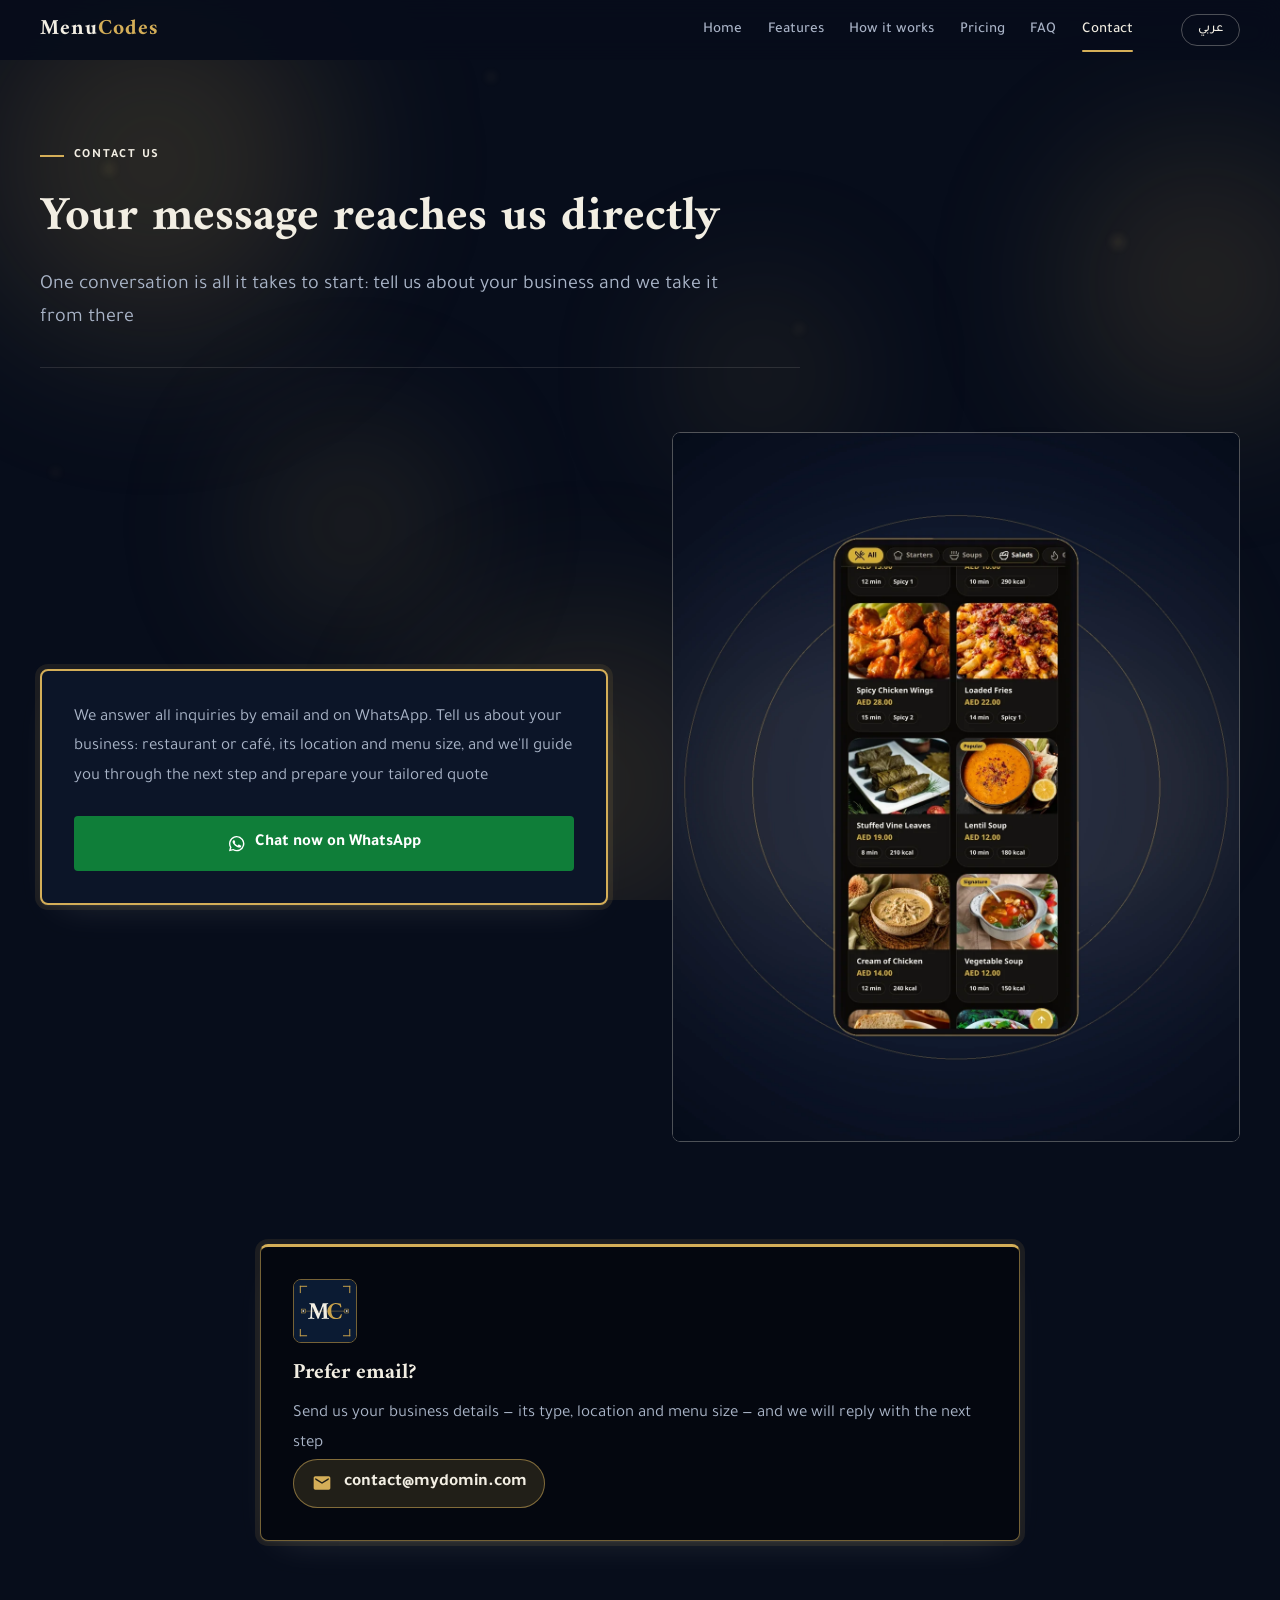
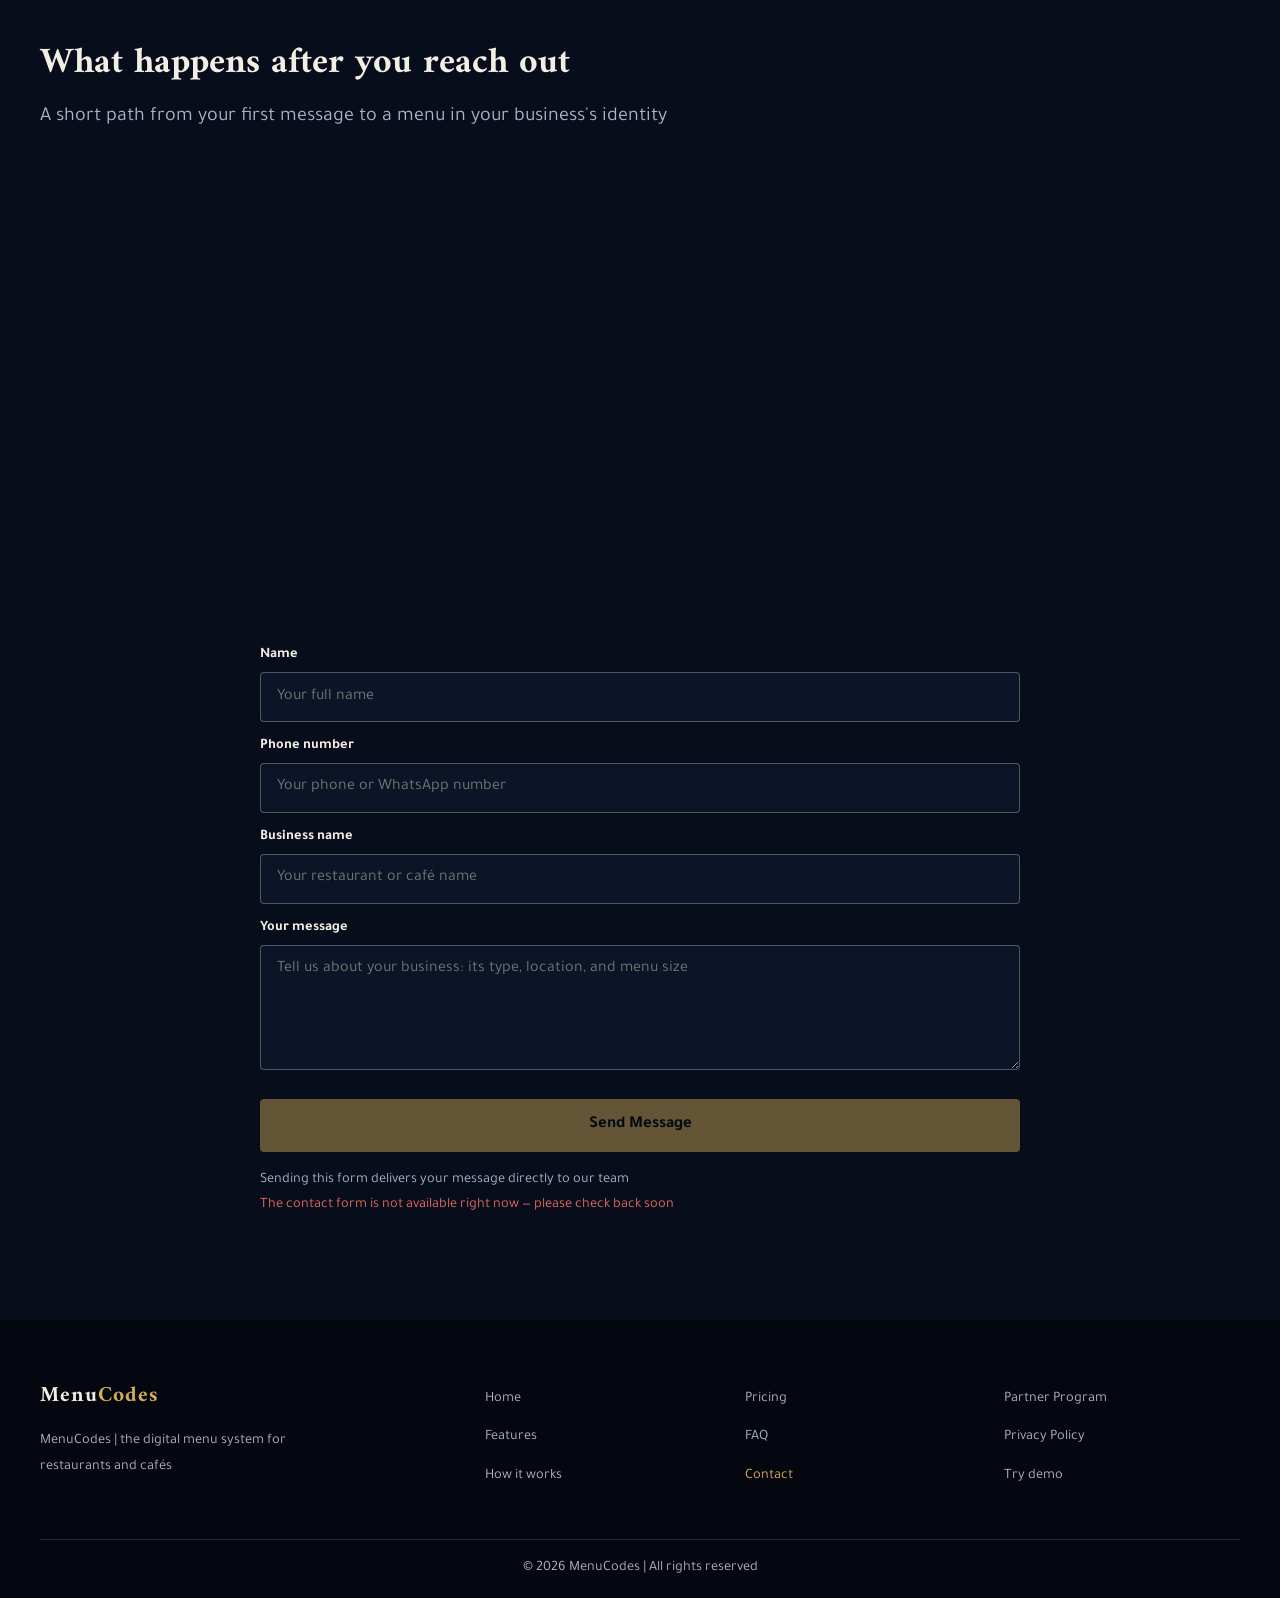
==== commit 41024af9: "Extract ZIP: MENUCODES-SITE-V4.3.zip" ====
--- a/contact/index.html
+++ b/contact/index.html
@@ -5,8 +5,8 @@
 <script src="../assets/js/boot.js"></script>
 <meta name="viewport" content="width=device-width, initial-scale=1">
 <meta name="robots" content="index, follow">
-<title data-i18n="pages.contact.page_title">Contact MenuCodes | WhatsApp &amp; Tailored Quotes</title>
-<meta name="description" data-i18n-attr="content:pages.contact.meta_description" content="Contact MenuCodes on WhatsApp: tell us about your restaurant or café and we will guide you to the next step and prepare your tailored quote">
+<title data-i18n="pages.contact.page_title">Contact MenuCodes | Tailored Quote for Your Venue</title>
+<meta name="description" data-i18n-attr="content:pages.contact.meta_description" content="Contact MenuCodes by email or WhatsApp: tell us about your restaurant or café and we will guide you to the next step and prepare your tailored quote">
 <meta name="keywords" data-i18n-attr="content:pages.contact.meta_keywords" content="contact MenuCodes, MenuCodes WhatsApp, digital menu inquiry">
 <link rel="canonical" href="./" data-abs-url="href">
 <link rel="alternate" hreflang="en" href="./" data-abs-url="href">
@@ -16,24 +16,26 @@
 <meta property="og:site_name" content="MenuCodes">
 <meta property="og:locale" content="en_US">
 <meta property="og:locale:alternate" content="ar_AR">
-<meta property="og:title" data-i18n-attr="content:pages.contact.page_title" content="Contact MenuCodes | WhatsApp &amp; Tailored Quotes">
-<meta property="og:description" data-i18n-attr="content:pages.contact.meta_description" content="Contact MenuCodes on WhatsApp: tell us about your restaurant or café and we will guide you to the next step and prepare your tailored quote">
+<meta property="og:title" data-i18n-attr="content:pages.contact.page_title" content="Contact MenuCodes | Tailored Quote for Your Venue">
+<meta property="og:description" data-i18n-attr="content:pages.contact.meta_description" content="Contact MenuCodes by email or WhatsApp: tell us about your restaurant or café and we will guide you to the next step and prepare your tailored quote">
 <meta property="og:url" content="./" data-abs-url="content">
 <meta property="og:image" content="../images/hero-contact.webp" data-abs-url="content">
 <meta property="og:image:width" content="1600">
 <meta property="og:image:height" content="1200">
-<meta property="og:image:alt" data-i18n-attr="content:images.contact_hero.alt" content="Laptop mockup showing menu item management in the Menu Codes admin panel">
+<meta property="og:image:type" content="image/webp">
+<meta property="og:image:alt" data-i18n-attr="content:pages.contact.seo.og_image_alt" content="MenuCodes admin panel on a laptop, showing menu item management">
 <meta name="twitter:image" content="../images/hero-contact.webp" data-abs-url="content">
+<meta name="twitter:image:alt" data-i18n-attr="content:pages.contact.seo.og_image_alt" content="MenuCodes admin panel on a laptop, showing menu item management">
 <meta name="twitter:card" content="summary_large_image">
-<meta name="twitter:title" data-i18n-attr="content:pages.contact.page_title" content="Contact MenuCodes | WhatsApp &amp; Tailored Quotes">
-<meta name="twitter:description" data-i18n-attr="content:pages.contact.meta_description" content="Contact MenuCodes on WhatsApp: tell us about your restaurant or café and we will guide you to the next step and prepare your tailored quote">
+<meta name="twitter:title" data-i18n-attr="content:pages.contact.page_title" content="Contact MenuCodes | Tailored Quote for Your Venue">
+<meta name="twitter:description" data-i18n-attr="content:pages.contact.meta_description" content="Contact MenuCodes by email or WhatsApp: tell us about your restaurant or café and we will guide you to the next step and prepare your tailored quote">
 <meta name="theme-color" content="#0B1B33">
 <meta name="referrer" content="strict-origin-when-cross-origin">
 <script type="application/ld+json">
-{"@context":"https://schema.org","@type":"BreadcrumbList","itemListElement":[{"@type":"ListItem","position":1,"name":"Home","item":"https://mydomin.com/"},{"@type":"ListItem","position":2,"name":"Contact","item":"https://mydomin.com/contact/"}]}
+{"@context":"https://schema.org","@type":"BreadcrumbList","itemListElement":[{"@type":"ListItem","position":1,"name":"Home","item":"https://__SITE_HOST__/"},{"@type":"ListItem","position":2,"name":"Contact","item":"https://__SITE_HOST__/contact/"}]}
 </script>
 <script type="application/ld+json">
-{"@context": "https://schema.org", "@type": "WebPage", "name": "Contact MenuCodes | WhatsApp & Tailored Quotes", "url": "https://mydomin.com/contact/", "description": "Contact MenuCodes on WhatsApp: tell us about your restaurant or café and we will guide you to the next step and prepare your tailored quote", "inLanguage": "en", "isPartOf": {"@type": "WebSite", "name": "MenuCodes", "url": "https://mydomin.com/"}}
+{"@context": "https://schema.org", "@type": "ContactPage", "name": "Contact MenuCodes | Tailored Quote for Your Venue", "url": "https://__SITE_HOST__/contact/", "description": "Contact MenuCodes by email or WhatsApp: tell us about your restaurant or café and we will guide you to the next step and prepare your tailored quote", "inLanguage": ["en", "ar"], "isPartOf": {"@type": "WebSite", "name": "MenuCodes", "url": "https://__SITE_HOST__/"}, "publisher": {"@type": "Organization", "name": "MenuCodes", "url": "https://__SITE_HOST__/", "logo": "https://__SITE_HOST__/images/apple-touch-icon.png"}, "primaryImageOfPage": {"@type": "ImageObject", "url": "https://__SITE_HOST__/images/hero-contact.webp", "width": 1600, "height": 1200}}
 </script>
 <link rel="icon" type="image/svg+xml" href="../images/favicon.svg">
 <link rel="icon" href="../images/favicon.ico" sizes="any">
@@ -83,7 +85,7 @@
 <section class="hero--page">
   <div class="container"><div class="hero--page__inner">
     <p class="kicker reveal" data-i18n="pages.contact.hero.kicker">Contact us</p>
-    <h1 class="reveal rd-5" data-i18n="pages.contact.hero.heading">The conversation starts on WhatsApp</h1>
+    <h1 class="reveal rd-5" data-i18n="pages.contact.hero.heading">Your message reaches us directly</h1>
     <p class="lead reveal rd-10" data-i18n="pages.contact.hero.intro">One conversation is all it takes to start: tell us about your business and we take it from there</p>
     <hr class="rule">
   </div></div>
@@ -91,15 +93,15 @@
   <div class="container split">
     <div>
       <div class="option-card option-card--featured reveal">
-        <p data-i18n="pages.contact.body">We answer all inquiries on WhatsApp only. Tell us about your business: restaurant or café, its location and menu size, and we&#x27;ll guide you through the next step and prepare your custom quote</p>
+        <p data-i18n="pages.contact.body">We answer all inquiries by email and on WhatsApp. Tell us about your business: restaurant or café, its location and menu size, and we&#x27;ll guide you through the next step and prepare your tailored quote</p>
         <a href="https://wa.me/15551234567" class="btn btn--whatsapp btn--lg" data-wa data-wa-text="whatsapp.pretext.contact" target="_blank" rel="noopener noreferrer"><svg class="btn__icon" aria-hidden="true" focusable="false"><use href="#mc-wa"/></svg><span data-i18n="pages.contact.cta.button">Chat now on WhatsApp</span></a>
-        <p class="option-card__note" data-email-hide data-i18n="pages.contact.note">No email and no listed phone numbers. All contact happens on WhatsApp</p>
+        <p class="option-card__note" data-email-hide data-i18n="pages.contact.note">You can reach us through the form on this page or on WhatsApp</p>
       </div>
     </div>
     <figure class="reveal rd-10 figure--flush">
       <picture>
   <source srcset="../images/coffee-dallah.webp" type="image/webp">
-  <img src="../images/coffee-dallah.webp" class="split__img split__img--tall" width="1200" height="1500" loading="lazy" decoding="async" data-i18n-attr="alt:images.coffee_section.alt" alt="Smartphone mockup showing the Menu Codes digital menu in compact card view">
+  <img src="../images/coffee-dallah.webp" class="split__img split__img--tall" width="1200" height="1500" loading="lazy" decoding="async" data-i18n-attr="alt:images.coffee_section.alt" alt="Smartphone mockup showing the MenuCodes digital menu in compact card view">
 </picture>
     </figure>
   </div>
@@ -107,7 +109,7 @@
 <section class="section section--flush-top" data-email-section hidden>
   <div class="container container--narrow">
     <div class="option-card option-card--featured option-card--email reveal">
-      <img class="email-brand" src="../images/favicon.svg" alt="Menu Codes" width="64" height="64" loading="lazy" decoding="async">
+      <img class="email-brand" src="../images/favicon.svg" alt="MenuCodes" width="64" height="64" loading="lazy" decoding="async">
       <h3><span data-i18n="pages.contact.email.heading">Prefer email?</span></h3>
       <p data-i18n="pages.contact.email.body">Send us your business details — its type, location and menu size — and we will reply with the next step</p>
       <a class="email-link" data-email-link href="mailto:" dir="ltr"><svg aria-hidden="true" focusable="false"><use href="#mc-mail"/></svg><span data-email-text></span></a>
@@ -128,8 +130,8 @@
 </div>
 <div class="step-card reveal rd-10">
   <span class="step-card__num" aria-hidden="true">02</span>
-  <h3 data-i18n="pages.contact.sections.next_steps.steps.2.title">We reply on WhatsApp</h3>
-  <p data-i18n="pages.contact.sections.next_steps.steps.2.copy">With any follow-up questions and then your tailored quote, in the same conversation. No forms lost in inboxes and no waiting rooms</p>
+  <h3 data-i18n="pages.contact.sections.next_steps.steps.2.title">We follow up with your quote</h3>
+  <p data-i18n="pages.contact.sections.next_steps.steps.2.copy">With any follow-up questions and then your tailored quote. Your message reaches our team directly, and we take it from there</p>
 </div>
 <div class="step-card reveal rd-20">
   <span class="step-card__num" aria-hidden="true">03</span>
@@ -143,7 +145,7 @@
   <div class="container container--narrow">
     <header class="section__head">
       <h2 class="reveal" data-i18n="pages.contact.form.heading">Or send your details through the form</h2>
-      <p class="lead reveal rd-5" data-i18n="pages.contact.form.intro">Prefer writing it down: send the essentials and we continue on WhatsApp</p>
+      <p class="lead reveal rd-5" data-i18n="pages.contact.form.intro">Prefer writing it down: send the essentials and our team will follow up with the next step and your tailored quote</p>
     </header>
     <div class="reveal">
 <form id="quoteForm" class="quote-form" novalidate>
@@ -175,14 +177,15 @@
     <p class="captcha-note" data-captcha-loading data-i18n="pages.contact.form.captcha.loading" hidden>Loading the security check, please wait a moment</p>
     <p class="field__error" data-captcha-failed data-i18n="pages.contact.form.captcha.failed" hidden>The security check could not be loaded, refresh the page and try again</p>
     <p class="field__error" data-captcha-error data-i18n="pages.contact.form.captcha.required" hidden>Please complete the security check first</p>
-    <span class="submit-wrap" data-submit-wrap data-i18n-attr="title:pages.contact.form.captcha.hint" title="Complete the form fields above and finish the security check to enable the send button"><button type="submit" class="btn btn--whatsapp btn--lg" aria-describedby="captchaHint"><svg class="btn__icon" aria-hidden="true" focusable="false"><use href="#mc-wa"/></svg><span data-i18n="pages.contact.form.submit">Send via WhatsApp</span></button></span>
+    <span class="submit-wrap" data-submit-wrap data-i18n-attr="title:pages.contact.form.captcha.hint" title="Complete the form fields above and finish the security check to enable the send button"><button type="submit" class="btn btn--gold btn--lg" aria-describedby="captchaHint"><span data-i18n="pages.contact.form.submit">Send Message</span></button></span>
     <p class="captcha-note" id="captchaHint" data-captcha-hint data-i18n="pages.contact.form.captcha.hint" hidden>Complete the form fields above and finish the security check to enable the send button</p>
     <div class="hp-field" aria-hidden="true">
       <label for="qWebsite">Website</label>
       <input id="qWebsite" name="website" type="text" tabindex="-1" autocomplete="off" data-hp>
     </div>
-    <p class="form__note" data-i18n="pages.contact.form.transparency">Tapping send opens WhatsApp with your message ready. You press the final send button there yourself</p>
+    <p class="form__note" data-i18n="pages.contact.form.transparency">Sending this form delivers your message directly to our team</p>
 </form>
+    <p class="form__status" id="quoteFormStatus" role="status" aria-live="polite" hidden></p>
     </div>
   </div>
 </section>
@@ -204,7 +207,11 @@
         <ul class="site-foot__links">
           <li><a href="../pricing/" data-i18n="shared.nav.pricing">Pricing</a></li>
           <li><a href="../faq/" data-i18n="shared.nav.faq">FAQ</a></li>
-          <li><a href="./" data-i18n="shared.nav.contact">Contact</a></li>
+          <li><a href="../contact/" aria-current="page" data-i18n="shared.nav.contact">Contact</a></li>
+        </ul>
+        <ul class="site-foot__links">
+          <li><a href="../partners/" data-i18n="pages.partners.footer.nav.program">Partner Program</a></li>
+          <li><a href="../privacy/" data-i18n="pages.partners.footer.nav.privacy">Privacy Policy</a></li>
           <li><a href="#" data-demo-link data-i18n="shared.footer.demo" target="_blank" rel="noopener">Try demo</a></li>
         </ul>
       </nav>
--- a/assets/css/main.css
+++ b/assets/css/main.css
@@ -22,6 +22,7 @@
 
   --color-whatsapp:#0F7E39;
   --color-whatsapp-deep:#0D6E33;
+  --color-success-text:#6FCF97;
   --color-focus:#D4AE58;
 
   --color-danger:#E5685C;
@@ -70,8 +71,8 @@
   --header-h:60px;
 
   --ease:cubic-bezier(.16,1,.3,1);
-  --ease-in:cubic-bezier(.55,.06,.68,.19);
-  --ease-out-soft:cubic-bezier(.33,1,.68,1);
+  --ease-in:cubic-bezier(.16,1,.3,1);
+  --ease-out-soft:cubic-bezier(.16,1,.3,1);
   --t-xs:120ms;
   --t-fast:200ms;
   --t-med:320ms;
@@ -141,9 +142,9 @@
 
 html:not([data-i18n-ready]) body{ visibility:hidden; }
 @keyframes pageInBlur{ from{ opacity:.16; filter:blur(3px); transform:translateY(4px); } to{ opacity:1; filter:blur(0); transform:translateY(0); } }
-body.mc-enter main,body.mc-enter header,body.mc-enter footer{ animation:pageInBlur .5s var(--ease-out-soft) both; }
-body.mc-leave main,body.mc-leave header,body.mc-leave footer{ opacity:.16; filter:blur(3px); transform:translateY(4px); transition:opacity .16s ease,filter .16s ease,transform .16s ease; }
-body.language-fading main,body.language-fading header,body.language-fading footer{ opacity:.22; filter:blur(2px); transform:translateY(3px); transition:opacity .16s ease,filter .16s ease,transform .16s ease; }
+body.mc-enter main,body.mc-enter header,body.mc-enter footer{ animation:pageInBlur var(--t-slow) var(--ease) both; }
+body.mc-leave main,body.mc-leave header,body.mc-leave footer{ opacity:.16; filter:blur(3px); transform:translateY(4px); transition:opacity .16s var(--ease),filter .16s var(--ease),transform .16s var(--ease); }
+body.language-fading main,body.language-fading header,body.language-fading footer{ opacity:.22; filter:blur(2px); transform:translateY(3px); transition:opacity .16s var(--ease),filter .16s var(--ease),transform .16s var(--ease); }
 
 .mc-ambient{ position:fixed; inset:0; z-index:-1; overflow:hidden; pointer-events:none; }
 .mc-orb{
@@ -196,7 +197,7 @@
 .section__head--center ~ .lead{ text-align:center; margin-inline:auto; }
 .section.cta-band{ padding-bottom:clamp(2.5rem,5vw,4rem); }
 
-h1,h2,h3,h4{ font-family:var(--font-display); color:var(--color-ink); line-height:1.25; font-weight:700; text-wrap:balance; }
+h1,h2,h3,h4{ font-family:var(--font-display); color:var(--color-ink); line-height:1.25; font-weight:700; text-wrap:balance; transition:color var(--t-fast) var(--ease-out-soft); }
 h2{ font-size:var(--fs-h2); line-height:1.18; }
 h3{ font-size:var(--fs-h3); line-height:1.3; font-weight:700; }
 h4{ font-size:var(--fs-h4); line-height:1.4; font-weight:700; }
@@ -300,24 +301,24 @@
   font-family:var(--font-display); font-weight:700; font-size:1.3rem;
   padding:.95rem .25rem; border-bottom:1px solid var(--color-line);
   opacity:0; transform:translateY(10px);
-  transition:opacity .38s var(--ease),transform .38s var(--ease),color var(--t-fast) var(--ease-out-soft);
-}
-.mobile-nav:not(.is-open) a.mobile-nav__link,.mobile-nav:not(.is-open) .mobile-nav__actions{ transition-duration:.18s; transition-timing-function:var(--ease-in); transition-delay:0s; }
+  transition:opacity var(--t-med) var(--ease),transform var(--t-med) var(--ease),color var(--t-fast) var(--ease-out-soft);
+}
+.mobile-nav:not(.is-open) a.mobile-nav__link,.mobile-nav:not(.is-open) .mobile-nav__actions{ transition-duration:var(--t-fast); transition-timing-function:var(--ease-in); transition-delay:0s; }
 .mobile-nav.is-open a.mobile-nav__link{ opacity:1; transform:none; }
-.mobile-nav.is-open a.mobile-nav__link:nth-child(1){ transition-delay:.06s; }
-.mobile-nav.is-open a.mobile-nav__link:nth-child(2){ transition-delay:.12s; }
-.mobile-nav.is-open a.mobile-nav__link:nth-child(3){ transition-delay:.18s; }
-.mobile-nav.is-open a.mobile-nav__link:nth-child(4){ transition-delay:.24s; }
-.mobile-nav.is-open a.mobile-nav__link:nth-child(5){ transition-delay:.30s; }
-.mobile-nav.is-open a.mobile-nav__link:nth-child(6){ transition-delay:.36s; }
+.mobile-nav.is-open a.mobile-nav__link:nth-child(1){ transition-delay:.07s; }
+.mobile-nav.is-open a.mobile-nav__link:nth-child(2){ transition-delay:.14s; }
+.mobile-nav.is-open a.mobile-nav__link:nth-child(3){ transition-delay:.21s; }
+.mobile-nav.is-open a.mobile-nav__link:nth-child(4){ transition-delay:.28s; }
+.mobile-nav.is-open a.mobile-nav__link:nth-child(5){ transition-delay:.35s; }
+.mobile-nav.is-open a.mobile-nav__link:nth-child(6){ transition-delay:.42s; }
 .mobile-nav a.mobile-nav__link:not([aria-current="page"]):hover{ color:var(--color-gold-text); }
 .mobile-nav a.mobile-nav__link[aria-current="page"]{ color:var(--color-gold-text); }
 .mobile-nav__actions{
   display:flex; gap:var(--space-3); margin-top:var(--space-6); flex-wrap:wrap;
   opacity:0; transform:translateY(10px);
-  transition:opacity .38s var(--ease),transform .38s var(--ease);
-}
-.mobile-nav.is-open .mobile-nav__actions{ opacity:1; transform:none; transition-delay:.42s; }
+  transition:opacity var(--t-med) var(--ease),transform var(--t-med) var(--ease);
+}
+.mobile-nav.is-open .mobile-nav__actions{ opacity:1; transform:none; transition-delay:.49s; }
 
 @media (max-width:1023px){
   .site-nav{ display:none; }
@@ -363,6 +364,9 @@
 .card-grid--3{ grid-template-columns:repeat(3,1fr); }
 @media (max-width:1023px){ .card-grid--3{ grid-template-columns:repeat(2,1fr); } }
 @media (max-width:639px){ .card-grid--3{ grid-template-columns:1fr; } }
+.card-grid--4{ grid-template-columns:repeat(4,1fr); }
+@media (max-width:1023px){ .card-grid--4{ grid-template-columns:repeat(2,1fr); } }
+@media (max-width:639px){ .card-grid--4{ grid-template-columns:1fr; } }
 
 .feature-card{
   position:relative; background:var(--color-surface);
@@ -405,6 +409,7 @@
 }
 .feature-card h3{ margin-bottom:var(--space-2); }
 .feature-card p{ color:var(--color-muted); font-size:var(--fs-small); line-height:1.7; margin:0; }
+.feature-card p.feature-card__sub{ color:var(--color-ink-2); font-size:1rem; font-weight:700; line-height:1.5; margin-bottom:var(--space-2); }
 html[lang="ar"] .feature-card p{ line-height:1.85; }
 
 .pair-grid{ display:grid; grid-template-columns:repeat(2,1fr); gap:var(--space-6); }
@@ -841,12 +846,18 @@
   border:1px solid var(--color-line-strong); border-radius:var(--radius-sm);
   transition:border-color var(--t-fast) var(--ease-out-soft),box-shadow var(--t-fast) var(--ease-out-soft);
 }
+.field select{
+  width:100%; padding:.9rem 1rem; font:400 1rem var(--font-body);
+  color:var(--color-text); background:var(--color-surface);
+  border:1px solid var(--color-line-strong); border-radius:var(--radius-sm);
+  transition:border-color var(--t-fast) var(--ease-out-soft),box-shadow var(--t-fast) var(--ease-out-soft);
+}
 .field textarea{ resize:vertical; min-height:7rem; }
-.field input:focus,.field textarea:focus{
+.field input:focus,.field textarea:focus,.field select:focus{
   outline:none; border-color:var(--color-ink);
   box-shadow:0 0 0 3px rgba(201,162,75,.25);
 }
-.field input[aria-invalid="true"],.field textarea[aria-invalid="true"]{ border-color:var(--color-danger); }
+.field input[aria-invalid="true"],.field textarea[aria-invalid="true"],.field select[aria-invalid="true"]{ border-color:var(--color-danger); }
 .field__error{ display:block; margin:.4rem 0 0; color:var(--color-danger); font-size:var(--fs-small); }
 .field__error[hidden]{ display:none; }
 .quote-form .btn--whatsapp{ margin-top:var(--space-2); }
@@ -857,19 +868,20 @@
 
 .site-foot{ background:var(--color-ink-deep); color:var(--color-on-dark); margin-top:auto; }
 .site-foot__grid{
-  display:grid; grid-template-columns:1.5fr 1fr; gap:var(--space-12);
+  display:grid; grid-template-columns:minmax(15rem,1fr) 1.9fr; gap:var(--space-12);
   padding-block:var(--space-16) var(--space-12);
 }
-.site-foot__nav{ display:grid; grid-template-columns:1fr 1fr; gap:var(--space-8); align-content:start; }
+.site-foot__nav{ display:grid; grid-template-columns:repeat(3,minmax(0,1fr)); gap:var(--space-8) var(--space-6); align-content:start; }
 .site-foot__demo{ margin-top:var(--space-2); }
-@media (max-width:1023px){ .site-foot__grid{ grid-template-columns:1fr 1fr; } }
-@media (max-width:639px){ .site-foot__grid{ grid-template-columns:1fr; gap:var(--space-8); } }
+@media (max-width:1023px){ .site-foot__grid{ grid-template-columns:1fr; gap:var(--space-8); } }
+@media (max-width:639px){ .site-foot__grid{ grid-template-columns:1fr; gap:var(--space-8); } .site-foot__nav{ grid-template-columns:1fr; gap:var(--space-2); } }
 .site-foot__tagline{ color:var(--color-muted-dark); font-size:var(--fs-small); margin:var(--space-4) 0 var(--space-6); max-width:34ch; }
 .site-foot h4{ font-family:var(--font-body); color:var(--color-on-dark); margin-bottom:var(--space-4); font-size:var(--fs-small); font-weight:700; letter-spacing:.06em; text-transform:uppercase; }
 html[lang="ar"] .site-foot h4{ text-transform:none; letter-spacing:.02em; }
-.site-foot__links{ list-style:none; margin:0; padding:0; display:grid; gap:var(--space-2); }
-.site-foot__links a{ color:var(--color-muted-dark); text-decoration:none; font-size:var(--fs-small); transition:color var(--t-fast) var(--ease-out-soft); }
-.site-foot__links a:hover{ color:var(--color-accent); }
+.site-foot__links{ list-style:none; margin:0; padding:0; display:grid; gap:var(--space-2); align-content:start; }
+.site-foot__links a{ display:inline-block; padding-block:.15rem; color:var(--color-muted-dark); text-decoration:none; font-size:var(--fs-small); transition:color var(--t-fast) var(--ease-out-soft),text-decoration-color var(--t-fast) var(--ease-out-soft); }
+.site-foot__links a:hover{ color:var(--color-accent); text-decoration:underline; text-underline-offset:3px; text-decoration-color:var(--color-accent); }
+.site-foot__links a[aria-current="page"]{ color:var(--color-gold-text); }
 .site-foot__bar{
   border-top:1px solid var(--color-line-dark);
   padding-block:var(--space-4);
@@ -890,6 +902,14 @@
 .rd-20{ --reveal-delay:.28s; }
 .rd-30{ --reveal-delay:.35s; }
 .reveal.is-visible{ opacity:1; transform:none; will-change:auto; }
+.feature-card.revealed,.pair.revealed,.option-card.revealed,.reassure.revealed{ transition:transform var(--t-med) var(--ease),box-shadow var(--t-med) var(--ease),border-color var(--t-med) var(--ease); }
+.step-card.revealed,.factor.revealed{ transition:transform var(--t-med) var(--ease),border-color var(--t-med) var(--ease); }
+.feature-card.is-visible:hover{ transform:translateY(-4px); }
+.pair.is-visible:hover{ transform:translateY(-4px); }
+.step-card.is-visible:hover{ transform:translateY(-2px); }
+.reassure.is-visible:hover{ transform:translateY(-4px); }
+.factor.is-visible:hover{ transform:translateY(-2px); }
+.option-card.is-visible:hover{ transform:translateY(-4px); }
 
 .nf{ min-height:100vh; display:flex; align-items:center; justify-content:center; text-align:center; padding:var(--space-8) var(--gutter); }
 .nf__code{ font-family:var(--font-display); font-size:clamp(4rem,14vw,8rem); font-weight:700; color:var(--color-ghost); line-height:1; margin-bottom:var(--space-4); }
@@ -1024,3 +1044,144 @@
   .page-features .feat h3{ font-size:1.05rem; }
   .page-features .cta-band .btn{ width:100%; padding-inline:1rem; }
 }
+
+.page-partners .hero__pair{ position:relative; }
+@media (max-width:1023px){
+  .page-partners .hero__pair{ max-width:640px; margin-inline:auto; width:100%; }
+}
+
+.page-partners .step-grid{ position:relative; }
+@media (min-width:1024px){
+  .page-partners .step-grid::before{
+    content:""; position:absolute; top:2.7rem; inset-inline:0; height:2px;
+    background:var(--color-line-strong);
+  }
+  .page-partners .step-card__num{
+    position:relative; z-index:1; display:inline-block;
+    background:var(--color-paper); padding-inline:.75rem; margin-inline:-.75rem;
+  }
+}
+@media (max-width:639px){
+  .page-partners .step-grid::before{
+    content:""; position:absolute; top:0; bottom:0; inset-inline-start:21px; width:2px;
+    background:var(--color-line-strong);
+  }
+  .page-partners .step-card{
+    display:grid; grid-template-columns:44px minmax(0,1fr);
+    grid-template-areas:"num title" "num body";
+    column-gap:var(--space-4); border-top:0; padding-top:0;
+  }
+  .page-partners .step-card__num{
+    grid-area:num; position:relative; z-index:1;
+    display:flex; align-items:flex-start; justify-content:center;
+    background:var(--color-paper); font-size:1.9rem; margin-bottom:0;
+  }
+  .page-partners .step-card h3{ grid-area:title; }
+  .page-partners .step-card p{ grid-area:body; }
+}
+
+.form__status{ display:block; margin:0 0 var(--space-4); font-size:var(--fs-small); line-height:1.7; }
+.form__status[hidden]{ display:none; }
+.form__status--success{ color:var(--color-success-text); font-weight:700; }
+.form__status--error{ color:var(--color-danger); }
+
+.page-partners .demo-cta{ margin-top:var(--space-12); }
+.page-partners .card-grid + .banner{ margin-top:var(--space-12); }
+.page-partners .split + .banner{ margin-top:var(--space-12); }
+.page-partners .explore-feature{ max-width:720px; margin-inline:auto; }
+.page-partners .explore-secondary{ max-width:860px; margin-inline:auto; margin-top:var(--space-12); }
+.page-partners .explore-secondary + .banner{ margin-top:var(--space-12); }
+.page-partners .hero--split{
+  padding-top:clamp(4rem,9vw,7rem);
+  background:radial-gradient(ellipse 80% 120% at 50% -20%, color-mix(in srgb, var(--color-accent) 13%, transparent), transparent 70%),var(--color-ink-deep);
+  border-bottom:1px solid var(--color-line);
+}
+.page-partners .hero--split h1::after{
+  content:""; display:block; width:64px; height:3px;
+  background:var(--color-accent); border-radius:2px; margin-top:var(--space-6);
+}
+.page-partners #why{ padding-top:var(--space-12); }
+.page-partners #who,
+.page-partners #explore,
+.page-partners #models{
+  background:var(--color-surface);
+  border-block:1px solid var(--color-line);
+  padding-top:var(--section-pad);
+}
+.page-partners #apply{
+  background:var(--color-surface);
+  border-top:2px solid var(--color-accent);
+  padding-top:var(--section-pad);
+}
+.page-partners .section__head h2::before{
+  content:""; display:block; width:48px; height:3px;
+  background:var(--color-accent); border-radius:2px; margin-bottom:var(--space-4);
+}
+.page-partners .section__head--center h2::before{ margin-inline:auto; }
+.page-partners .cta-band{ border-top:1px solid color-mix(in srgb, var(--color-accent) 45%, transparent); }
+@media (max-width:639px){
+  .page-partners .hero--split{ padding-top:clamp(3rem,8vw,4rem); }
+  .page-partners #why{ padding-top:var(--space-8); }
+}
+
+.page-privacy .privacy-section + .privacy-section{ margin-top:var(--space-8); }
+.page-partners .partner-subnav{
+  position:sticky; top:var(--header-h); z-index:90;
+  background:color-mix(in srgb, var(--color-paper) 94%, transparent);
+  -webkit-backdrop-filter:blur(12px); backdrop-filter:blur(12px);
+  border-bottom:1px solid var(--color-line);
+}
+.page-partners .partner-subnav__inner,
+.page-partners .partner-subnav > .container{
+  width:min(var(--container),100% - var(--gutter)*2); margin-inline:auto;
+  display:flex; gap:.5rem; align-items:center;
+  overflow-x:auto; scrollbar-width:none; padding-block:.55rem;
+}
+.page-partners .partner-subnav__inner::-webkit-scrollbar,
+.page-partners .partner-subnav > .container::-webkit-scrollbar{ display:none; }
+.page-partners .partner-subnav__link{
+  flex:none; text-decoration:none; white-space:nowrap;
+  font-size:.9rem; font-weight:500; color:var(--color-muted);
+  padding:.45rem .95rem; border:1px solid var(--color-line); border-radius:var(--radius-pill);
+  transition:color var(--t-fast) var(--ease),border-color var(--t-fast) var(--ease),background-color var(--t-fast) var(--ease);
+}
+.page-partners .partner-subnav__link:hover{ color:var(--color-ink); border-color:var(--color-line-strong); }
+.page-partners .partner-subnav__link.is-active{
+  color:var(--color-ink-deep); background:var(--color-accent); border-color:var(--color-accent); font-weight:700;
+}
+.page-partners .partner-subnav__link:focus-visible{ outline:2px solid var(--color-focus); outline-offset:2px; }
+.page-partners section[id]{ scroll-margin-top:calc(var(--header-h) + 64px); }
+
+.page-privacy .privacy-section + .privacy-section{ margin-top:var(--space-8); }
+.page-privacy .privacy-section h2{ color:var(--color-ink); transition:color var(--t-fast) var(--ease); }
+.page-privacy .privacy-section:hover h2{ color:var(--color-gold-text); }
+.page-privacy .privacy-section__icon{
+  width:52px; height:52px; border-radius:var(--radius-md);
+  background:var(--color-accent-soft); color:var(--color-accent);
+  display:flex; align-items:center; justify-content:center; margin-bottom:var(--space-4);
+  transition:transform var(--t-med) var(--ease),background-color var(--t-med) var(--ease),color var(--t-med) var(--ease),box-shadow var(--t-med) var(--ease);
+}
+.page-privacy .privacy-section__icon svg{ width:26px; height:26px; }
+.page-privacy .privacy-section:hover .privacy-section__icon{
+  transform:translateY(-2px);
+  background-color:color-mix(in srgb,var(--color-accent) 20%,var(--color-accent-soft));
+  color:var(--color-accent-deep);
+  box-shadow:inset 0 0 0 1px color-mix(in srgb, var(--color-accent) 55%, transparent);
+}
+@media (max-width:639px){
+  .page-privacy .privacy-section__icon{ width:44px; height:44px; }
+  .page-privacy .privacy-section__icon svg{ width:22px; height:22px; }
+}
+.page-partners .figure--flush figcaption{ font-size:var(--fs-small); color:var(--color-muted); margin-top:var(--space-3); }
+.page-partners .demo-cta .cta-band__actions + .lead{ margin-top:var(--space-6); }
+
+.page-partners .hero__actions .btn,.page-partners .cta-band .btn,.page-partners .demo-cta .btn{ white-space:normal; text-align:center; line-height:1.5; }
+.page-partners .mobile-nav__actions .btn{ width:100%; justify-content:center; }
+@media (max-width:639px){
+  .page-partners .hero__actions .btn,.page-partners .cta-band .btn,.page-partners .demo-cta .btn{ width:100%; }
+}
+
+h1:hover,h2:hover,h3:hover,h4:hover,
+.hero--page--dark h1:hover,.cta-band h2:hover,.site-foot h4:hover,.option-card--email h3:hover,
+.page-privacy .privacy-section h2:hover{ color:var(--color-gold-text); }
+.page-partners .hero--split h1:hover{ color:var(--color-ink); }
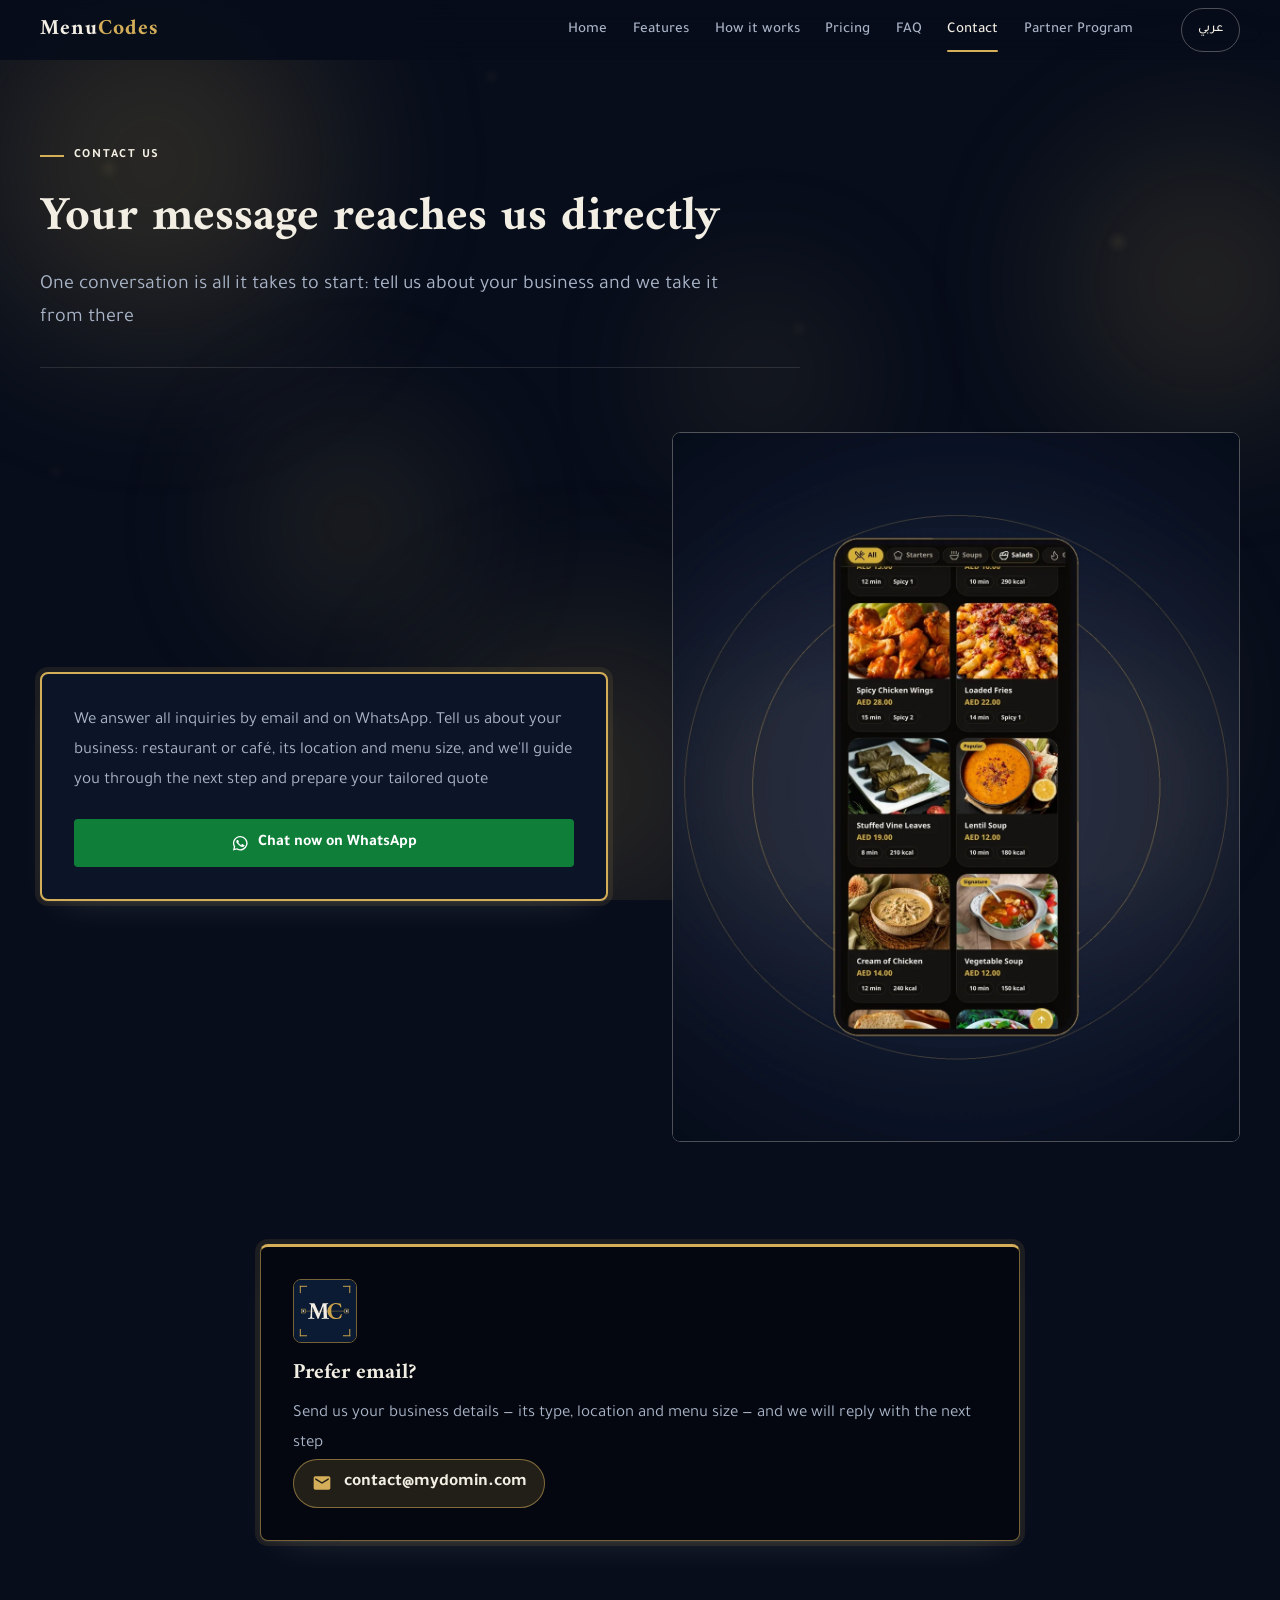
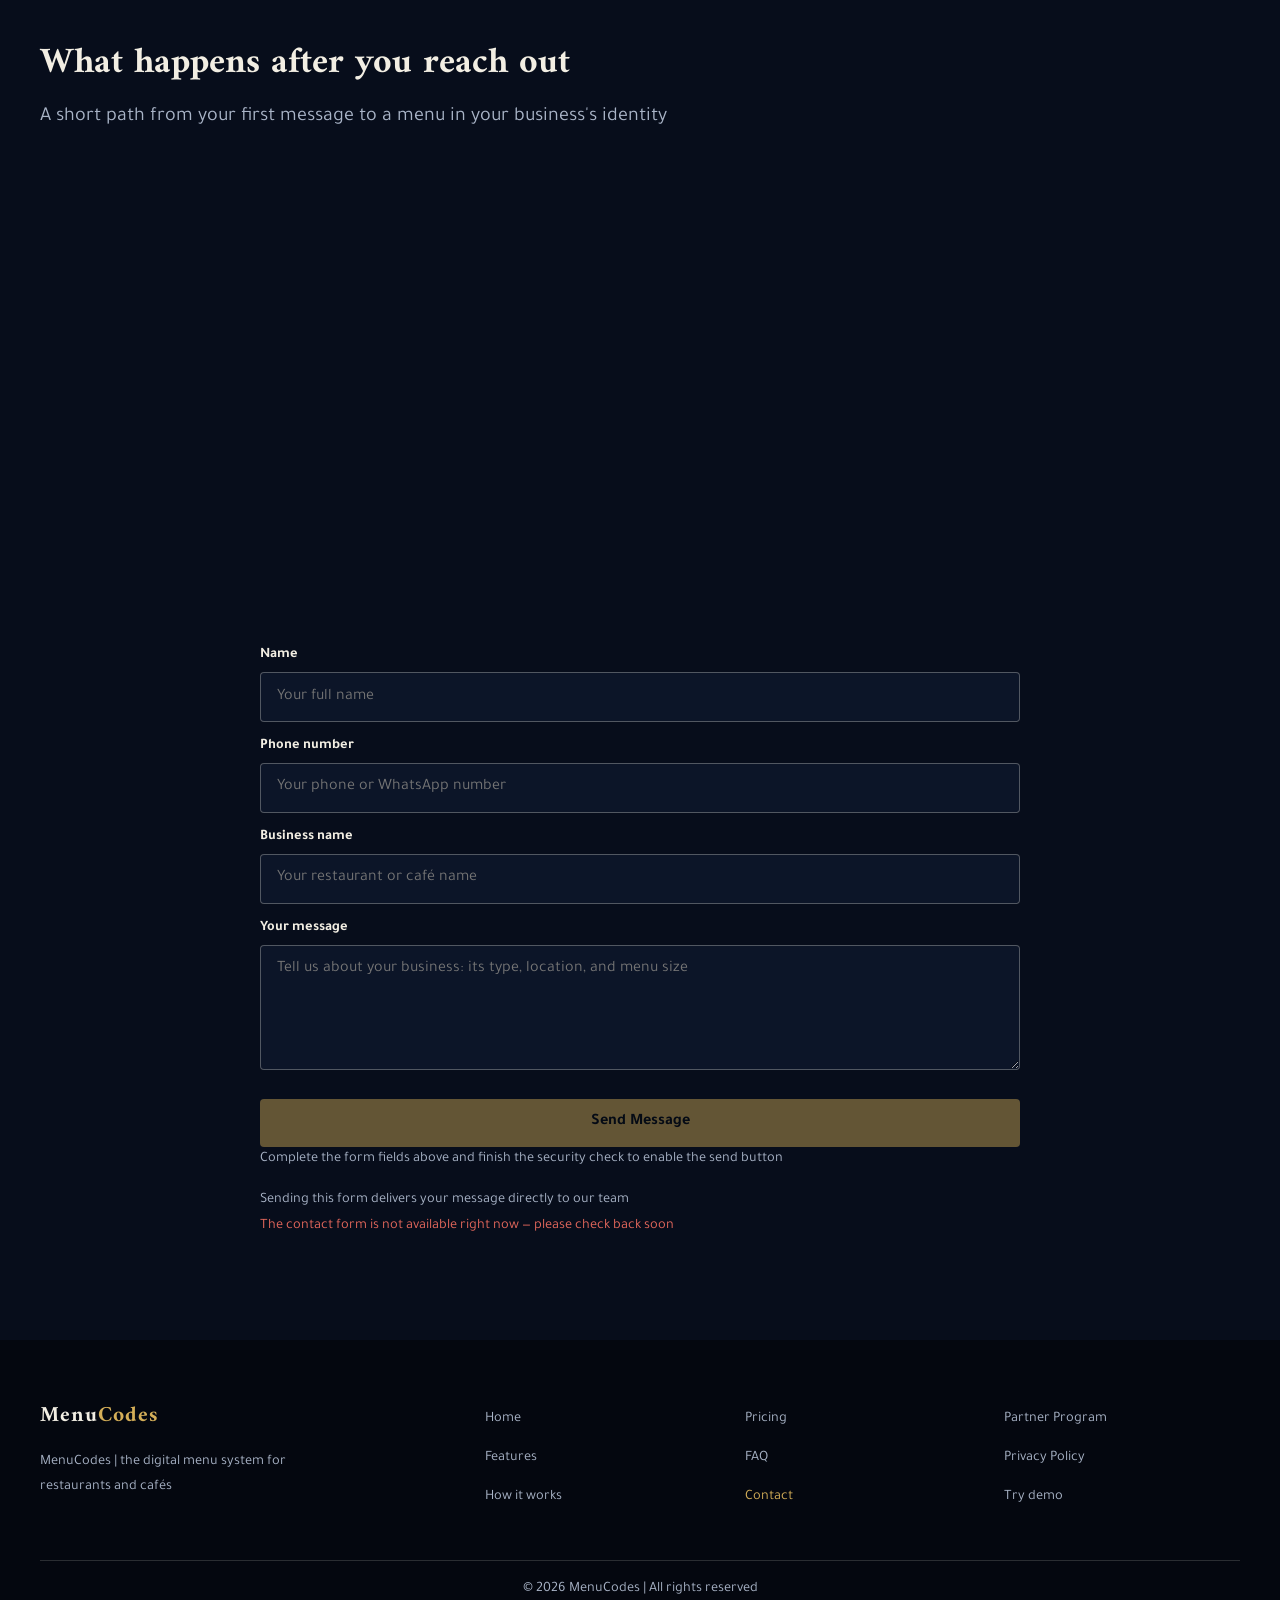
==== commit b0234a80: "Extract ZIP: MENUCODES-SITE-V4.4.zip" ====
--- a/contact/index.html
+++ b/contact/index.html
@@ -5,37 +5,36 @@
 <script src="../assets/js/boot.js"></script>
 <meta name="viewport" content="width=device-width, initial-scale=1">
 <meta name="robots" content="index, follow">
-<title data-i18n="pages.contact.page_title">Contact MenuCodes | Tailored Quote for Your Venue</title>
+<title data-i18n="pages.contact.page_title">Contact MenuCodes | Tell Us About Your Venue</title>
 <meta name="description" data-i18n-attr="content:pages.contact.meta_description" content="Contact MenuCodes by email or WhatsApp: tell us about your restaurant or café and we will guide you to the next step and prepare your tailored quote">
-<meta name="keywords" data-i18n-attr="content:pages.contact.meta_keywords" content="contact MenuCodes, MenuCodes WhatsApp, digital menu inquiry">
-<link rel="canonical" href="./" data-abs-url="href">
-<link rel="alternate" hreflang="en" href="./" data-abs-url="href">
-<link rel="alternate" hreflang="ar" href="./" data-abs-url="href">
-<link rel="alternate" hreflang="x-default" href="./" data-abs-url="href">
+<link rel="canonical" href="https://mydomin.com/contact/" data-abs-url="href">
+<link rel="alternate" hreflang="en" href="https://mydomin.com/contact/" data-abs-url="href">
+<link rel="alternate" hreflang="ar" href="https://mydomin.com/contact/?lang=ar" data-abs-url="href">
+<link rel="alternate" hreflang="x-default" href="https://mydomin.com/contact/" data-abs-url="href">
 <meta property="og:type" content="website">
 <meta property="og:site_name" content="MenuCodes">
 <meta property="og:locale" content="en_US">
 <meta property="og:locale:alternate" content="ar_AR">
-<meta property="og:title" data-i18n-attr="content:pages.contact.page_title" content="Contact MenuCodes | Tailored Quote for Your Venue">
+<meta property="og:title" data-i18n-attr="content:pages.contact.page_title" content="Contact MenuCodes | Tell Us About Your Venue">
 <meta property="og:description" data-i18n-attr="content:pages.contact.meta_description" content="Contact MenuCodes by email or WhatsApp: tell us about your restaurant or café and we will guide you to the next step and prepare your tailored quote">
-<meta property="og:url" content="./" data-abs-url="content">
-<meta property="og:image" content="../images/hero-contact.webp" data-abs-url="content">
+<meta property="og:url" content="https://mydomin.com/contact/" data-abs-url="content">
+<meta property="og:image" content="https://mydomin.com/images/hero-contact.webp" data-abs-url="content">
 <meta property="og:image:width" content="1600">
 <meta property="og:image:height" content="1200">
 <meta property="og:image:type" content="image/webp">
 <meta property="og:image:alt" data-i18n-attr="content:pages.contact.seo.og_image_alt" content="MenuCodes admin panel on a laptop, showing menu item management">
-<meta name="twitter:image" content="../images/hero-contact.webp" data-abs-url="content">
+<meta name="twitter:image" content="https://mydomin.com/images/hero-contact.webp" data-abs-url="content">
 <meta name="twitter:image:alt" data-i18n-attr="content:pages.contact.seo.og_image_alt" content="MenuCodes admin panel on a laptop, showing menu item management">
 <meta name="twitter:card" content="summary_large_image">
-<meta name="twitter:title" data-i18n-attr="content:pages.contact.page_title" content="Contact MenuCodes | Tailored Quote for Your Venue">
+<meta name="twitter:title" data-i18n-attr="content:pages.contact.page_title" content="Contact MenuCodes | Tell Us About Your Venue">
 <meta name="twitter:description" data-i18n-attr="content:pages.contact.meta_description" content="Contact MenuCodes by email or WhatsApp: tell us about your restaurant or café and we will guide you to the next step and prepare your tailored quote">
 <meta name="theme-color" content="#0B1B33">
 <meta name="referrer" content="strict-origin-when-cross-origin">
 <script type="application/ld+json">
-{"@context":"https://schema.org","@type":"BreadcrumbList","itemListElement":[{"@type":"ListItem","position":1,"name":"Home","item":"https://__SITE_HOST__/"},{"@type":"ListItem","position":2,"name":"Contact","item":"https://__SITE_HOST__/contact/"}]}
+{"@context":"https://schema.org","@type":"BreadcrumbList","itemListElement":[{"@type":"ListItem","position":1,"name":"Home","item":"https://mydomin.com/"},{"@type":"ListItem","position":2,"name":"Contact","item":"https://mydomin.com/contact/"}]}
 </script>
 <script type="application/ld+json">
-{"@context": "https://schema.org", "@type": "ContactPage", "name": "Contact MenuCodes | Tailored Quote for Your Venue", "url": "https://__SITE_HOST__/contact/", "description": "Contact MenuCodes by email or WhatsApp: tell us about your restaurant or café and we will guide you to the next step and prepare your tailored quote", "inLanguage": ["en", "ar"], "isPartOf": {"@type": "WebSite", "name": "MenuCodes", "url": "https://__SITE_HOST__/"}, "publisher": {"@type": "Organization", "name": "MenuCodes", "url": "https://__SITE_HOST__/", "logo": "https://__SITE_HOST__/images/apple-touch-icon.png"}, "primaryImageOfPage": {"@type": "ImageObject", "url": "https://__SITE_HOST__/images/hero-contact.webp", "width": 1600, "height": 1200}}
+{"@context": "https://schema.org", "@type": "ContactPage", "name": "Contact MenuCodes | Tell Us About Your Venue", "url": "https://mydomin.com/contact/", "description": "Contact MenuCodes by email or WhatsApp: tell us about your restaurant or café and we will guide you to the next step and prepare your tailored quote", "inLanguage": ["en", "ar"], "isPartOf": {"@type": "WebSite", "name": "MenuCodes", "url": "https://mydomin.com/"}, "publisher": {"@type": "Organization", "name": "MenuCodes", "url": "https://mydomin.com/", "logo": "https://mydomin.com/images/apple-touch-icon.png"}, "primaryImageOfPage": {"@type": "ImageObject", "url": "https://mydomin.com/images/hero-contact.webp", "width": 1600, "height": 1200}}
 </script>
 <link rel="icon" type="image/svg+xml" href="../images/favicon.svg">
 <link rel="icon" href="../images/favicon.ico" sizes="any">
@@ -65,23 +64,23 @@
   <div class="container site-head__inner">
     <a class="brand" href="../"><span class="brand__word">Menu<span class="brand__codes">Codes</span></span></a>
     <nav class="site-nav" aria-label="MenuCodes">
-      <a href="../" data-i18n="shared.nav.index">Home</a><a href="../features/" data-i18n="shared.nav.features">Features</a><a href="../how-it-works/" data-i18n="shared.nav.how-it-works">How it works</a><a href="../pricing/" data-i18n="shared.nav.pricing">Pricing</a><a href="../faq/" data-i18n="shared.nav.faq">FAQ</a><a href="./" aria-current="page" data-i18n="shared.nav.contact">Contact</a>
+      <a href="../" data-i18n="shared.nav.index">Home</a><a href="../features/" data-i18n="shared.nav.features">Features</a><a href="../how-it-works/" data-i18n="shared.nav.how-it-works">How it works</a><a href="../pricing/" data-i18n="shared.nav.pricing">Pricing</a><a href="../faq/" data-i18n="shared.nav.faq">FAQ</a><a href="./" aria-current="page" data-i18n="shared.nav.contact">Contact</a><a href="../partners/" data-i18n="shared.nav.partners">Partner Program</a>
     </nav>
     <div class="site-head__actions">
-      <button id="langToggle" class="lang-toggle" type="button" data-i18n-attr="aria-label:aria.lang_switch" aria-label="Switch language">عربي</button>
+      <button id="langToggle" class="lang-toggle" type="button" data-i18n-attr="aria-label:aria.lang_switch" aria-label="Switch language — عربي"><span lang="ar">عربي</span></button>
     </div>
     <button class="nav-toggle" type="button" aria-expanded="false" aria-controls="mobileNav" data-i18n-attr="aria-label:aria.nav_open" aria-label="Open the navigation menu"><span class="nav-toggle__bar"></span><span class="nav-toggle__bar"></span></button>
   </div>
 </header>
 <div class="mobile-nav" id="mobileNav">
   <div class="container">
-    <a class="mobile-nav__link" href="../" data-i18n="shared.nav.index">Home</a><a class="mobile-nav__link" href="../features/" data-i18n="shared.nav.features">Features</a><a class="mobile-nav__link" href="../how-it-works/" data-i18n="shared.nav.how-it-works">How it works</a><a class="mobile-nav__link" href="../pricing/" data-i18n="shared.nav.pricing">Pricing</a><a class="mobile-nav__link" href="../faq/" data-i18n="shared.nav.faq">FAQ</a><a class="mobile-nav__link" href="./" aria-current="page" data-i18n="shared.nav.contact">Contact</a>
+    <a class="mobile-nav__link" href="../" data-i18n="shared.nav.index">Home</a><a class="mobile-nav__link" href="../features/" data-i18n="shared.nav.features">Features</a><a class="mobile-nav__link" href="../how-it-works/" data-i18n="shared.nav.how-it-works">How it works</a><a class="mobile-nav__link" href="../pricing/" data-i18n="shared.nav.pricing">Pricing</a><a class="mobile-nav__link" href="../faq/" data-i18n="shared.nav.faq">FAQ</a><a class="mobile-nav__link" href="./" aria-current="page" data-i18n="shared.nav.contact">Contact</a><a class="mobile-nav__link" href="../partners/" data-i18n="shared.nav.partners">Partner Program</a>
     <div class="mobile-nav__actions">
-      <button class="lang-toggle" type="button" data-lang-toggle-alt data-i18n-attr="aria-label:aria.lang_switch" aria-label="Switch language">عربي</button>
-    </div>
-  </div>
-</div>
-<main id="main">
+      <button class="lang-toggle" type="button" data-lang-toggle-alt data-i18n-attr="aria-label:aria.lang_switch" aria-label="Switch language — عربي"><span lang="ar">عربي</span></button>
+    </div>
+  </div>
+</div>
+<main id="main" tabindex="-1">
 <section class="hero--page">
   <div class="container"><div class="hero--page__inner">
     <p class="kicker reveal" data-i18n="pages.contact.hero.kicker">Contact us</p>
@@ -110,7 +109,7 @@
   <div class="container container--narrow">
     <div class="option-card option-card--featured option-card--email reveal">
       <img class="email-brand" src="../images/favicon.svg" alt="MenuCodes" width="64" height="64" loading="lazy" decoding="async">
-      <h3><span data-i18n="pages.contact.email.heading">Prefer email?</span></h3>
+      <h2><span data-i18n="pages.contact.email.heading">Prefer email?</span></h2>
       <p data-i18n="pages.contact.email.body">Send us your business details — its type, location and menu size — and we will reply with the next step</p>
       <a class="email-link" data-email-link href="mailto:" dir="ltr"><svg aria-hidden="true" focusable="false"><use href="#mc-mail"/></svg><span data-email-text></span></a>
     </div>
@@ -174,9 +173,9 @@
       <span class="msg-strength__text" data-msg-strength-text></span>
     </div>
     <div class="cf-turnstile-slot" data-turnstile hidden></div>
-    <p class="captcha-note" data-captcha-loading data-i18n="pages.contact.form.captcha.loading" hidden>Loading the security check, please wait a moment</p>
-    <p class="field__error" data-captcha-failed data-i18n="pages.contact.form.captcha.failed" hidden>The security check could not be loaded, refresh the page and try again</p>
-    <p class="field__error" data-captcha-error data-i18n="pages.contact.form.captcha.required" hidden>Please complete the security check first</p>
+    <p class="captcha-note" data-captcha-loading data-i18n="pages.contact.form.captcha.loading" role="status" hidden>Loading the security check, please wait a moment</p>
+    <p class="field__error" data-captcha-failed data-i18n="pages.contact.form.captcha.failed" role="alert" hidden>The security check could not be loaded, refresh the page and try again</p>
+    <p class="field__error" data-captcha-error data-i18n="pages.contact.form.captcha.required" role="alert" hidden>Please complete the security check first</p>
     <span class="submit-wrap" data-submit-wrap data-i18n-attr="title:pages.contact.form.captcha.hint" title="Complete the form fields above and finish the security check to enable the send button"><button type="submit" class="btn btn--gold btn--lg" aria-describedby="captchaHint"><span data-i18n="pages.contact.form.submit">Send Message</span></button></span>
     <p class="captcha-note" id="captchaHint" data-captcha-hint data-i18n="pages.contact.form.captcha.hint" hidden>Complete the form fields above and finish the security check to enable the send button</p>
     <div class="hp-field" aria-hidden="true">
@@ -185,7 +184,7 @@
     </div>
     <p class="form__note" data-i18n="pages.contact.form.transparency">Sending this form delivers your message directly to our team</p>
 </form>
-    <p class="form__status" id="quoteFormStatus" role="status" aria-live="polite" hidden></p>
+    <p class="form__status" id="quoteFormStatus" role="status" aria-live="polite" tabindex="-1" hidden></p>
     </div>
   </div>
 </section>
--- a/assets/css/main.css
+++ b/assets/css/main.css
@@ -92,6 +92,7 @@
 *,*::before,*::after{ box-sizing:border-box; -webkit-tap-highlight-color:transparent; }
 *{ margin:0; }
 html{ -webkit-text-size-adjust:100%; scroll-behavior:smooth; }
+html,body{ overflow-x:clip; }
 body{
   font-family:var(--font-body);
   font-size:var(--fs-body);
@@ -100,15 +101,19 @@
   background:var(--color-paper);
   padding-top:var(--header-h);
   min-height:100vh;
+  min-height:100svh;
   display:flex;
   flex-direction:column;
   -webkit-font-smoothing:antialiased;
+  overflow-wrap:break-word;
   transition:opacity var(--t-page) var(--ease);
 }
 html[lang="ar"] body{ line-height:1.9; }
-main{ flex:1 0 auto; }
+main{ flex:1 0 auto; scroll-margin-top:calc(var(--header-h) + var(--space-4)); }
+main:focus{ outline:none; }
+.visually-hidden{ position:absolute; width:1px; height:1px; margin:0; padding:0; border:0; overflow:hidden; clip:rect(0,0,0,0); clip-path:inset(50%); white-space:nowrap; }
 img{ max-width:100%; height:auto; display:block; }
-a{ color:inherit; }
+a{ color:inherit; overflow-wrap:anywhere; }
 p{ margin-bottom:1em; }
 p:last-child{ margin-bottom:0; }
 ::selection{ background:var(--color-accent); color:var(--color-ink-deep); }
@@ -228,7 +233,7 @@
 .text-link:hover{ text-decoration-color:var(--color-accent); color:var(--color-gold-text); }
 .text-link svg{ width:1em; height:1em; flex:none; }
 
-.brand{ display:inline-flex; align-items:center; text-decoration:none; transition:opacity var(--t-fast) var(--ease-out-soft); }
+.brand{ display:inline-flex; align-items:center; min-height:24px; padding-block:2px; text-decoration:none; transition:opacity var(--t-fast) var(--ease-out-soft); }
 .brand:hover{ opacity:.78; }
 .brand__word{ font-family:var(--font-display); font-weight:700; font-size:1.35rem; line-height:1; letter-spacing:.045em; color:var(--color-ink); white-space:nowrap; }
 .brand__codes{ color:var(--color-gold-text); }
@@ -236,12 +241,13 @@
 
 .site-head{
   position:fixed; inset-inline:0; top:0; height:var(--header-h); z-index:var(--z-header);
+  background:var(--color-paper);
   background:color-mix(in srgb, var(--color-paper) 92%, transparent);
   -webkit-backdrop-filter:blur(12px); backdrop-filter:blur(12px);
   transition:box-shadow var(--t-fast) var(--ease-out-soft),border-color var(--t-fast) var(--ease-out-soft),background-color var(--t-fast) var(--ease-out-soft);
   border-bottom:1px solid transparent;
 }
-.site-head.is-scrolled{ border-bottom-color:var(--color-line); box-shadow:var(--shadow-sm); background:color-mix(in srgb, var(--color-paper) 96%, transparent); }
+.site-head.is-scrolled{ border-bottom-color:var(--color-line); box-shadow:var(--shadow-sm); background:var(--color-paper); background:color-mix(in srgb, var(--color-paper) 96%, transparent); }
 .site-head__inner{ height:var(--header-h); display:flex; align-items:center; gap:var(--space-8); }
 .site-nav{ display:flex; align-items:center; gap:1.6rem; margin-inline-start:auto; }
 .site-nav a{
@@ -262,7 +268,7 @@
   appearance:none; background:transparent; cursor:pointer;
   border:1px solid var(--color-line-strong); border-radius:var(--radius-pill);
   color:var(--color-ink); font:500 .82rem/1 var(--font-body);
-  padding:.55rem 1rem; min-width:3.4rem; text-align:center;
+  padding:.55rem 1rem; min-width:3.4rem; min-height:44px; text-align:center;
   transition:border-color var(--t-fast) var(--ease-out-soft),background-color var(--t-fast) var(--ease-out-soft),transform var(--t-xs) var(--ease-in);
 }
 .lang-toggle:hover{ border-color:var(--color-accent); background:color-mix(in srgb, var(--color-accent) 10%, transparent); color:var(--color-gold-text); }
@@ -286,6 +292,7 @@
 
 .mobile-nav{
   position:fixed; top:var(--header-h); inset-inline:0; z-index:var(--z-nav-panel);
+  background:var(--color-paper);
   background:color-mix(in srgb, var(--color-paper) 96%, transparent);
   -webkit-backdrop-filter:blur(28px) saturate(1.25);
   backdrop-filter:blur(28px) saturate(1.25);
@@ -339,15 +346,15 @@
 
 .btn{
   display:inline-flex; align-items:center; justify-content:center; gap:.5rem;
-  padding:.9rem 1.6rem; border-radius:var(--radius-sm);
-  font:700 .95rem/1 var(--font-body); text-decoration:none; cursor:pointer;
-  border:1px solid transparent; white-space:nowrap;
+  min-height:44px; padding:.55rem 1.4rem; border-radius:var(--radius-sm);
+  font:700 .95rem/1.35 var(--font-body); text-decoration:none; cursor:pointer;
+  border:1px solid transparent; white-space:nowrap; max-width:100%;
   transition:transform var(--t-fast) var(--ease),box-shadow var(--t-fast) var(--ease),
              background-color var(--t-fast) var(--ease-out-soft),border-color var(--t-fast) var(--ease-out-soft),color var(--t-fast) var(--ease-out-soft);
 }
 .btn:hover{ transform:translateY(-2px); }
 .btn:active{ transform:translateY(0) scale(.98); }
-.btn--lg{ padding:1.05rem 2rem; font-size:1.05rem; }
+.btn--lg{ min-height:48px; padding:.65rem 1.6rem; font-size:1rem; }
 .btn--ghost{ background:transparent; color:var(--color-ink); border-color:var(--color-line-strong); }
 .btn--ghost:hover{ border-color:var(--color-accent); background:color-mix(in srgb, var(--color-accent) 10%, transparent); }
 .btn--whatsapp{ background:var(--color-whatsapp); color:#fff; }
@@ -358,6 +365,10 @@
 .btn--cream{ background:var(--color-on-dark); color:var(--color-ink-deep); }
 .btn--cream:hover{ background:#fff; box-shadow:var(--shadow-md); }
 .btn .btn__icon{ width:1.15em; height:1.15em; flex:none; }
+@media (max-width:639px){
+  .btn{ white-space:normal; text-align:center; line-height:1.35; min-width:0; padding:.55rem 1rem; font-size:.9rem; }
+  .btn--lg{ min-height:46px; padding:.6rem 1.1rem; font-size:.95rem; }
+}
 [dir="rtl"] .flip-rtl{ transform:scaleX(-1); }
 
 .card-grid{ display:grid; gap:var(--space-6); }
@@ -434,8 +445,8 @@
 .pair.pointer-active::before{ opacity:1; }
 .pair__problem{ font-weight:500; color:var(--color-ink); margin-bottom:var(--space-3); transition:color var(--t-fast) var(--ease-out-soft); }
 .pair:hover .pair__problem,.pair__problem:hover,.pair:active .pair__problem,.pair__problem:active,.pair.pointer-active .pair__problem{ color:var(--color-accent); }
-.feature-card h3,.step-card h3,.reassure h3,.factor h3,.option-card h3,.detail-step__body h3{ transition:color var(--t-fast) var(--ease-out-soft); }
-.feature-card:hover h3,.feature-card h3:hover,.feature-card:active h3,.feature-card.pointer-active h3,.step-card:hover h3,.step-card h3:hover,.step-card:active h3,.reassure:hover h3,.reassure h3:hover,.reassure:active h3,.factor:hover h3,.factor h3:hover,.factor:active h3,.option-card:hover h3,.option-card h3:hover,.option-card:active h3,.option-card.pointer-active h3,.detail-step:hover .detail-step__body h3,.detail-step__body h3:hover,.detail-step:active .detail-step__body h3{ color:var(--color-gold-text); }
+.feature-card h3,.step-card h3,.reassure h3,.factor h3,.option-card h2,.option-card h3,.detail-step__body h3{ transition:color var(--t-fast) var(--ease-out-soft); }
+.feature-card:hover h3,.feature-card h3:hover,.feature-card:active h3,.feature-card.pointer-active h3,.step-card:hover h3,.step-card h3:hover,.step-card:active h3,.reassure:hover h3,.reassure h3:hover,.reassure:active h3,.factor:hover h3,.factor h3:hover,.factor:active h3,.option-card:hover h2,.option-card h2:hover,.option-card:active h2,.option-card.pointer-active h2,.option-card:hover h3,.option-card h3:hover,.option-card:active h3,.option-card.pointer-active h3,.detail-step:hover .detail-step__body h3,.detail-step__body h3:hover,.detail-step:active .detail-step__body h3{ color:var(--color-gold-text); }
 .acc__button:active,.acc__button:focus-visible{ color:var(--color-gold-text); }
 .pair__solution{ color:var(--color-muted); font-size:var(--fs-small); line-height:1.7; margin:auto 0 0;
   border-top:1px solid var(--color-line); padding-top:var(--space-3); }
@@ -528,7 +539,8 @@
 .option-card--featured:hover{
   box-shadow:var(--card-shadow-hover),0 0 0 5px color-mix(in srgb,var(--color-accent) 16%,transparent),inset 0 2px 0 0 var(--color-accent);
 }
-.option-card h3{ margin-bottom:var(--space-3); display:flex; align-items:center; gap:var(--space-3); }
+.option-card h2,.option-card h3{ margin-bottom:var(--space-3); display:flex; align-items:center; gap:var(--space-3); }
+.option-card h2{ font-size:var(--fs-h3); line-height:1.3; }
 .option-card h3 svg{
   width:24px; height:24px; color:var(--color-whatsapp); flex:none;
   transition:transform var(--t-med) var(--ease),color var(--t-med) var(--ease);
@@ -541,7 +553,7 @@
   border:1px solid color-mix(in srgb,var(--color-accent) 55%,transparent);
   border-top:3px solid var(--color-accent);
 }
-.option-card--email h3{ color:var(--color-on-dark); }
+.option-card--email h2,.option-card--email h3{ color:var(--color-on-dark); }
 .option-card--email p{ color:var(--color-muted-dark); margin-bottom:var(--space-5); }
 .option-card--email .email-brand{
   width:64px; height:64px; flex:none; margin-bottom:var(--space-4);
@@ -582,6 +594,7 @@
 
 .hero--split{ padding-block:clamp(3rem,7vw,5.5rem) var(--section-pad); overflow:clip; }
 .hero--split__grid{ display:grid; grid-template-columns:7fr 5fr; gap:clamp(2rem,5vw,4.5rem); align-items:center; }
+.hero--split__grid > *{ min-width:0; }
 .hero--split h1{ font-size:var(--fs-display); line-height:1.08; letter-spacing:-.015em; margin-bottom:var(--space-6); font-weight:700; }
 html[lang="ar"] .hero--split h1{ letter-spacing:0; line-height:1.5; }
 .hero--split .lead{ margin-bottom:var(--space-8); }
@@ -857,6 +870,10 @@
   outline:none; border-color:var(--color-ink);
   box-shadow:0 0 0 3px rgba(201,162,75,.25);
 }
+.field input:focus-visible,.field textarea:focus-visible,.field select:focus-visible{
+  outline:2px solid var(--color-focus); outline-offset:2px;
+  border-color:var(--color-ink);
+}
 .field input[aria-invalid="true"],.field textarea[aria-invalid="true"],.field select[aria-invalid="true"]{ border-color:var(--color-danger); }
 .field__error{ display:block; margin:.4rem 0 0; color:var(--color-danger); font-size:var(--fs-small); }
 .field__error[hidden]{ display:none; }
@@ -882,6 +899,7 @@
 .site-foot__links a{ display:inline-block; padding-block:.15rem; color:var(--color-muted-dark); text-decoration:none; font-size:var(--fs-small); transition:color var(--t-fast) var(--ease-out-soft),text-decoration-color var(--t-fast) var(--ease-out-soft); }
 .site-foot__links a:hover{ color:var(--color-accent); text-decoration:underline; text-underline-offset:3px; text-decoration-color:var(--color-accent); }
 .site-foot__links a[aria-current="page"]{ color:var(--color-gold-text); }
+.site-foot__links a[data-i18n="shared.nav.faq"]{ min-width:24px; }
 .site-foot__bar{
   border-top:1px solid var(--color-line-dark);
   padding-block:var(--space-4);
@@ -911,7 +929,7 @@
 .factor.is-visible:hover{ transform:translateY(-2px); }
 .option-card.is-visible:hover{ transform:translateY(-4px); }
 
-.nf{ min-height:100vh; display:flex; align-items:center; justify-content:center; text-align:center; padding:var(--space-8) var(--gutter); }
+.nf{ min-height:100vh; min-height:100svh; display:flex; align-items:center; justify-content:center; text-align:center; padding:var(--space-8) var(--gutter); }
 .nf__code{ font-family:var(--font-display); font-size:clamp(4rem,14vw,8rem); font-weight:700; color:var(--color-ghost); line-height:1; margin-bottom:var(--space-4); }
 .nf h1{ margin-bottom:var(--space-4); }
 .nf p{ color:var(--color-muted); margin-bottom:var(--space-8); }
@@ -1025,7 +1043,7 @@
 .page-features .feat:hover h3{ color:var(--color-gold-text); }
 .page-features .feat:hover .feature-card__icon{ color:var(--color-accent-deep); }
 
-.page-features .cta-band .btn{ white-space:normal; text-align:center; line-height:1.5; }
+.page-features .cta-band .btn{ white-space:normal; text-align:center; line-height:1.35; }
 
 .page-features .hp-link,
 .page-features .hp-field{
@@ -1042,7 +1060,6 @@
   .page-features .feat .feature-card__icon{ width:36px; height:36px; }
   .page-features .feat .feature-card__icon svg{ width:18px; height:18px; }
   .page-features .feat h3{ font-size:1.05rem; }
-  .page-features .cta-band .btn{ width:100%; padding-inline:1rem; }
 }
 
 .page-partners .hero__pair{ position:relative; }
@@ -1175,11 +1192,8 @@
 .page-partners .figure--flush figcaption{ font-size:var(--fs-small); color:var(--color-muted); margin-top:var(--space-3); }
 .page-partners .demo-cta .cta-band__actions + .lead{ margin-top:var(--space-6); }
 
-.page-partners .hero__actions .btn,.page-partners .cta-band .btn,.page-partners .demo-cta .btn{ white-space:normal; text-align:center; line-height:1.5; }
+.page-partners .hero__actions .btn,.page-partners .cta-band .btn,.page-partners .demo-cta .btn{ white-space:normal; text-align:center; line-height:1.35; }
 .page-partners .mobile-nav__actions .btn{ width:100%; justify-content:center; }
-@media (max-width:639px){
-  .page-partners .hero__actions .btn,.page-partners .cta-band .btn,.page-partners .demo-cta .btn{ width:100%; }
-}
 
 h1:hover,h2:hover,h3:hover,h4:hover,
 .hero--page--dark h1:hover,.cta-band h2:hover,.site-foot h4:hover,.option-card--email h3:hover,
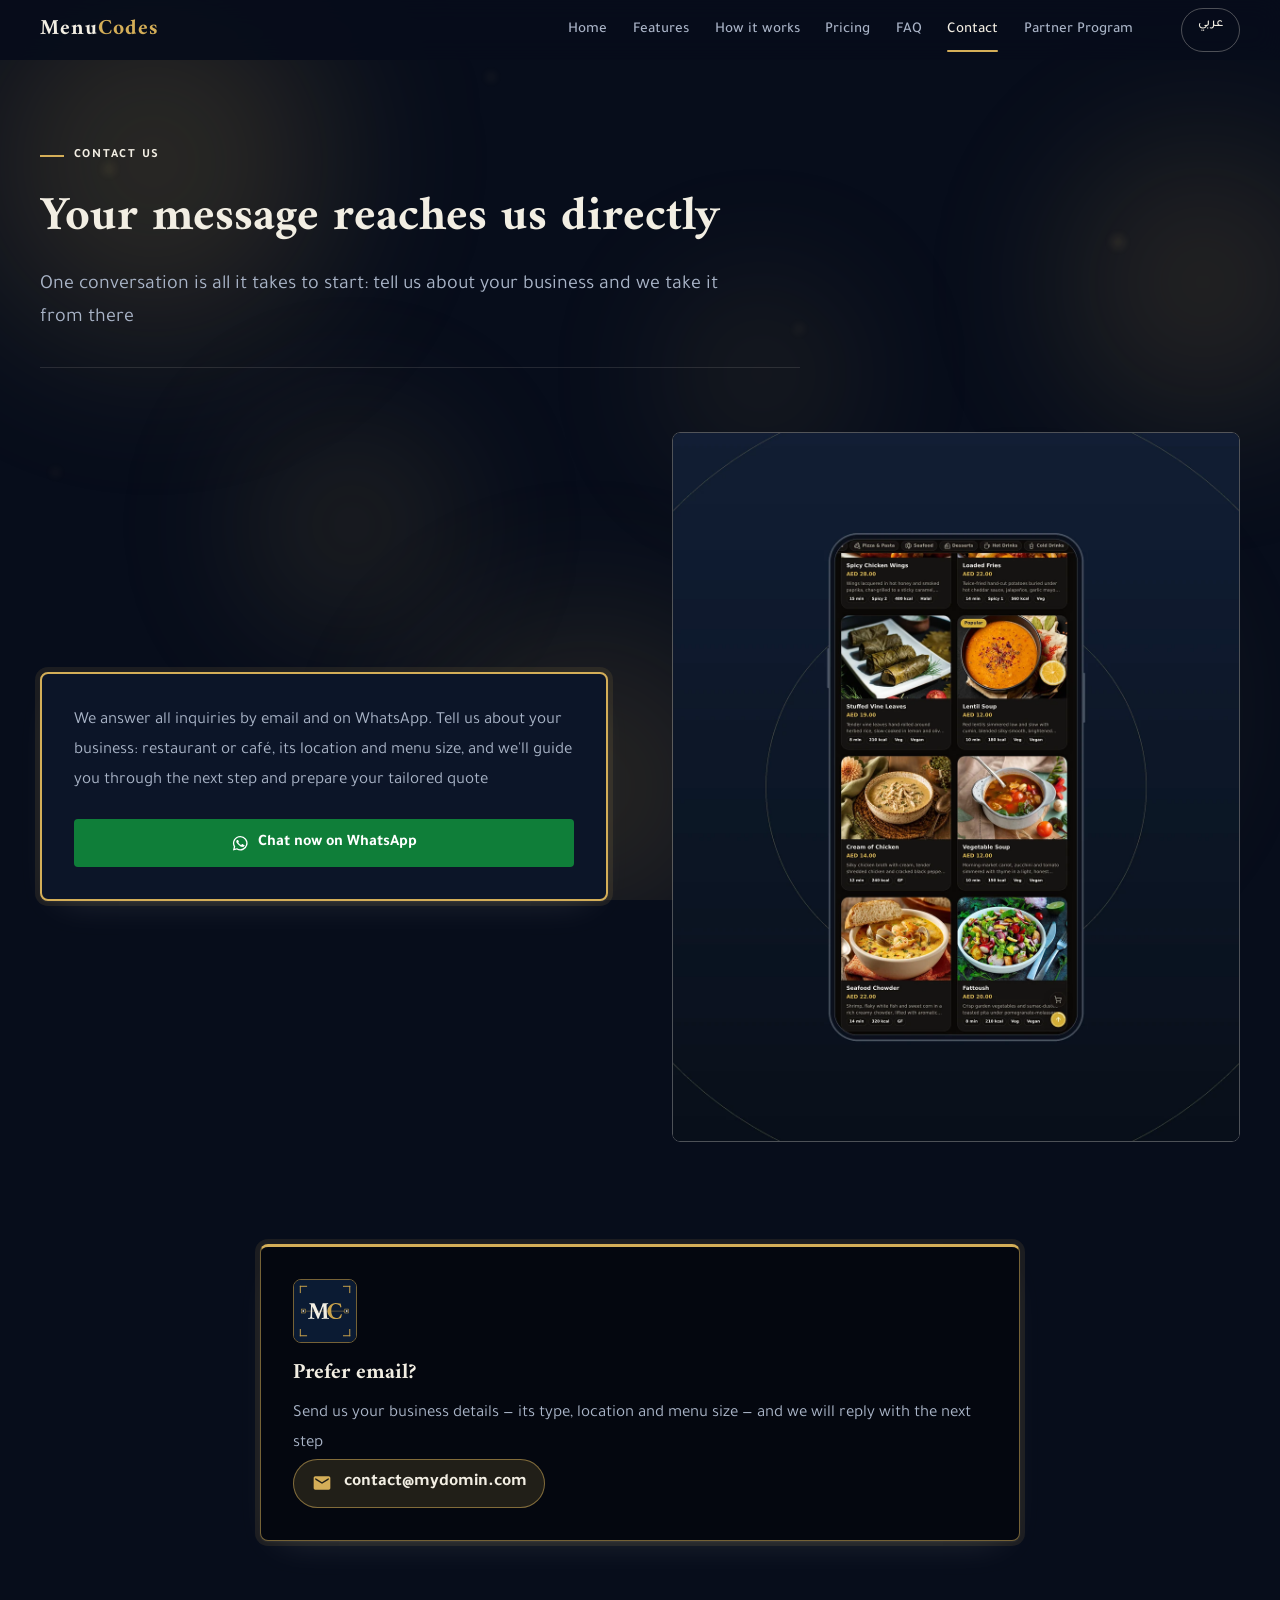
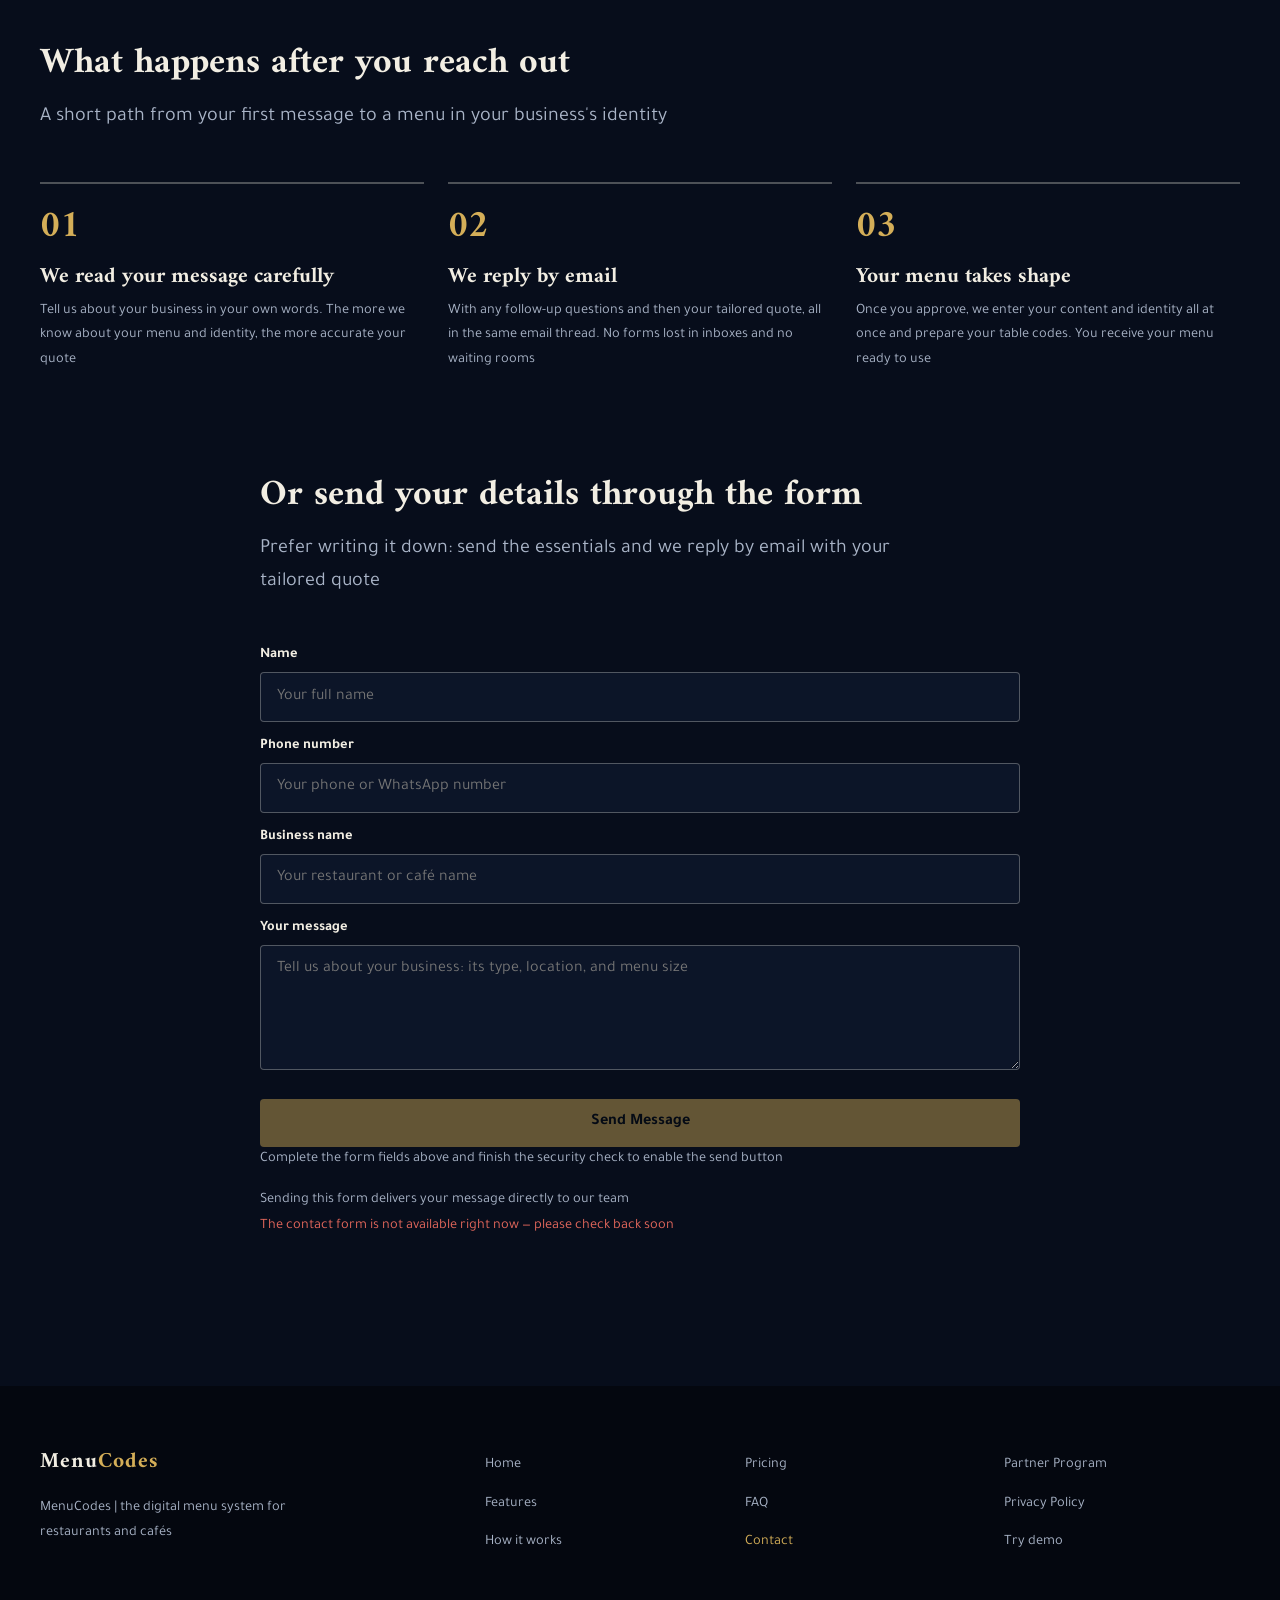
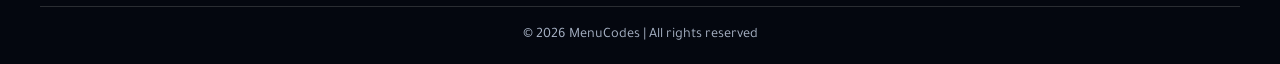
==== commit 26b9bd26: "Extract ZIP: MENUCODES-SITE-V4.7.zip" ====
--- a/contact/index.html
+++ b/contact/index.html
@@ -18,12 +18,12 @@
 <meta property="og:title" data-i18n-attr="content:pages.contact.page_title" content="Contact MenuCodes | Tell Us About Your Venue">
 <meta property="og:description" data-i18n-attr="content:pages.contact.meta_description" content="Contact MenuCodes by email or WhatsApp: tell us about your restaurant or café and we will guide you to the next step and prepare your tailored quote">
 <meta property="og:url" content="https://mydomin.com/contact/" data-abs-url="content">
-<meta property="og:image" content="https://mydomin.com/images/hero-contact.webp" data-abs-url="content">
+<meta property="og:image" content="https://mydomin.com/images/hero-contact.webp" data-og-img-en="https://mydomin.com/images/hero-contact.webp" data-og-img-ar="https://mydomin.com/images/hero-contact-ar.webp" data-abs-url="content">
 <meta property="og:image:width" content="1600">
 <meta property="og:image:height" content="1200">
 <meta property="og:image:type" content="image/webp">
 <meta property="og:image:alt" data-i18n-attr="content:pages.contact.seo.og_image_alt" content="MenuCodes admin panel on a laptop, showing menu item management">
-<meta name="twitter:image" content="https://mydomin.com/images/hero-contact.webp" data-abs-url="content">
+<meta name="twitter:image" content="https://mydomin.com/images/hero-contact.webp" data-og-img-en="https://mydomin.com/images/hero-contact.webp" data-og-img-ar="https://mydomin.com/images/hero-contact-ar.webp" data-abs-url="content">
 <meta name="twitter:image:alt" data-i18n-attr="content:pages.contact.seo.og_image_alt" content="MenuCodes admin panel on a laptop, showing menu item management">
 <meta name="twitter:card" content="summary_large_image">
 <meta name="twitter:title" data-i18n-attr="content:pages.contact.page_title" content="Contact MenuCodes | Tell Us About Your Venue">
@@ -50,7 +50,6 @@
 <link rel="preconnect" href="https://fonts.gstatic.com" crossorigin>
 <link href="https://fonts.googleapis.com/css2?family=Amiri:wght@400;700&family=Tajawal:wght@400;500;700&display=swap" rel="stylesheet">
 <link rel="stylesheet" href="../assets/css/main.css">
-<noscript><style>.reveal{opacity:1!important;transform:none!important;filter:none!important;transition:none!important}html:not([data-i18n-ready]) body{visibility:visible!important}</style></noscript>
 </head>
 <body>
 <a class="skip-link" href="#main" data-i18n="aria.skip_link">Skip to main content</a>
@@ -67,7 +66,7 @@
       <a href="../" data-i18n="shared.nav.index">Home</a><a href="../features/" data-i18n="shared.nav.features">Features</a><a href="../how-it-works/" data-i18n="shared.nav.how-it-works">How it works</a><a href="../pricing/" data-i18n="shared.nav.pricing">Pricing</a><a href="../faq/" data-i18n="shared.nav.faq">FAQ</a><a href="./" aria-current="page" data-i18n="shared.nav.contact">Contact</a><a href="../partners/" data-i18n="shared.nav.partners">Partner Program</a>
     </nav>
     <div class="site-head__actions">
-      <button id="langToggle" class="lang-toggle" type="button" data-i18n-attr="aria-label:aria.lang_switch" aria-label="Switch language — عربي"><span lang="ar">عربي</span></button>
+      <a id="langToggle" class="lang-toggle" href="?lang=ar" data-i18n-attr="aria-label:aria.lang_switch" aria-label="Switch language — عربي"><span lang="ar">عربي</span></a>
     </div>
     <button class="nav-toggle" type="button" aria-expanded="false" aria-controls="mobileNav" data-i18n-attr="aria-label:aria.nav_open" aria-label="Open the navigation menu"><span class="nav-toggle__bar"></span><span class="nav-toggle__bar"></span></button>
   </div>
@@ -76,7 +75,7 @@
   <div class="container">
     <a class="mobile-nav__link" href="../" data-i18n="shared.nav.index">Home</a><a class="mobile-nav__link" href="../features/" data-i18n="shared.nav.features">Features</a><a class="mobile-nav__link" href="../how-it-works/" data-i18n="shared.nav.how-it-works">How it works</a><a class="mobile-nav__link" href="../pricing/" data-i18n="shared.nav.pricing">Pricing</a><a class="mobile-nav__link" href="../faq/" data-i18n="shared.nav.faq">FAQ</a><a class="mobile-nav__link" href="./" aria-current="page" data-i18n="shared.nav.contact">Contact</a><a class="mobile-nav__link" href="../partners/" data-i18n="shared.nav.partners">Partner Program</a>
     <div class="mobile-nav__actions">
-      <button class="lang-toggle" type="button" data-lang-toggle-alt data-i18n-attr="aria-label:aria.lang_switch" aria-label="Switch language — عربي"><span lang="ar">عربي</span></button>
+      <a class="lang-toggle" href="?lang=ar" data-lang-toggle-alt data-i18n-attr="aria-label:aria.lang_switch" aria-label="Switch language — عربي"><span lang="ar">عربي</span></a>
     </div>
   </div>
 </div>
@@ -100,7 +99,7 @@
     <figure class="reveal rd-10 figure--flush">
       <picture>
   <source srcset="../images/coffee-dallah.webp" type="image/webp">
-  <img src="../images/coffee-dallah.webp" class="split__img split__img--tall" width="1200" height="1500" loading="lazy" decoding="async" data-i18n-attr="alt:images.coffee_section.alt" alt="Smartphone mockup showing the MenuCodes digital menu in compact card view">
+  <img src="../images/coffee-dallah.webp" data-img-en="../images/coffee-dallah.webp" data-img-ar="../images/coffee-dallah-ar.webp" class="split__img split__img--tall" width="1200" height="1500" loading="lazy" decoding="async" data-i18n-attr="alt:images.coffee_dallah.alt" alt="Smartphone mockup showing the MenuCodes digital menu as a photo grid of dishes including Spicy Chicken Wings, Loaded Fries, Stuffed Vine Leaves and Lentil Soup with preparation times and calories">
 </picture>
     </figure>
   </div>
@@ -111,7 +110,7 @@
       <img class="email-brand" src="../images/favicon.svg" alt="MenuCodes" width="64" height="64" loading="lazy" decoding="async">
       <h2><span data-i18n="pages.contact.email.heading">Prefer email?</span></h2>
       <p data-i18n="pages.contact.email.body">Send us your business details — its type, location and menu size — and we will reply with the next step</p>
-      <a class="email-link" data-email-link href="mailto:" dir="ltr"><svg aria-hidden="true" focusable="false"><use href="#mc-mail"/></svg><span data-email-text></span></a>
+      <a class="email-link" data-email-link href="mailto:contact@mydomin.com" dir="ltr"><svg aria-hidden="true" focusable="false"><use href="#mc-mail"/></svg><span data-email-text></span></a>
     </div>
   </div>
 </section>
@@ -150,22 +149,22 @@
 <form id="quoteForm" class="quote-form" novalidate>
     <div class="field">
       <label for="qName" data-i18n="pages.contact.form.fields.name.label">Name</label>
-      <input id="qName" name="name" type="text" autocomplete="name" required aria-describedby="qNameErr" data-i18n-attr="placeholder:pages.contact.form.fields.name.placeholder" placeholder="Your full name">
+      <input id="qName" name="name" type="text" maxlength="120" autocomplete="name" required aria-describedby="qNameErr" data-i18n-attr="placeholder:pages.contact.form.fields.name.placeholder" placeholder="Your full name">
       <p class="field__error" id="qNameErr" data-i18n="pages.contact.form.fields.name.empty_error" hidden>Please enter your name</p>
     </div>
     <div class="field">
       <label for="qPhone" data-i18n="pages.contact.form.fields.phone.label">Phone number</label>
-      <input id="qPhone" name="phone" type="tel" autocomplete="tel" required aria-describedby="qPhoneErr" data-i18n-attr="placeholder:pages.contact.form.fields.phone.placeholder" placeholder="Your phone or WhatsApp number">
+      <input id="qPhone" name="phone" type="tel" maxlength="20" autocomplete="tel" required aria-describedby="qPhoneErr" data-i18n-attr="placeholder:pages.contact.form.fields.phone.placeholder" placeholder="Your phone or WhatsApp number">
       <p class="field__error" id="qPhoneErr" data-i18n="pages.contact.form.fields.phone.empty_error" hidden>Please enter your phone number</p>
     </div>
     <div class="field">
       <label for="qBusiness" data-i18n="pages.contact.form.fields.business_name.label">Business name</label>
-      <input id="qBusiness" name="business_name" type="text" autocomplete="organization" required aria-describedby="qBusinessErr" data-i18n-attr="placeholder:pages.contact.form.fields.business_name.placeholder" placeholder="Your restaurant or café name">
+      <input id="qBusiness" name="business_name" type="text" maxlength="120" autocomplete="organization" required aria-describedby="qBusinessErr" data-i18n-attr="placeholder:pages.contact.form.fields.business_name.placeholder" placeholder="Your restaurant or café name">
       <p class="field__error" id="qBusinessErr" data-i18n="pages.contact.form.fields.business_name.empty_error" hidden>Please enter your business name</p>
     </div>
     <div class="field">
       <label for="qMsg" data-i18n="pages.contact.form.fields.message.label">Your message</label>
-      <textarea id="qMsg" name="message" rows="5" required aria-describedby="qMsgErr" data-i18n-attr="placeholder:pages.contact.form.fields.message.placeholder" placeholder="Tell us about your business: its type, location, and menu size"></textarea>
+      <textarea id="qMsg" name="message" rows="5" maxlength="3000" required aria-describedby="qMsgErr" data-i18n-attr="placeholder:pages.contact.form.fields.message.placeholder" placeholder="Tell us about your business: its type, location, and menu size"></textarea>
       <p class="field__error" id="qMsgErr" data-i18n="pages.contact.form.fields.message.empty_error" hidden>Please write your message</p>
     </div>
     <div class="msg-strength" data-msg-strength hidden>
@@ -185,6 +184,7 @@
     <p class="form__note" data-i18n="pages.contact.form.transparency">Sending this form delivers your message directly to our team</p>
 </form>
     <p class="form__status" id="quoteFormStatus" role="status" aria-live="polite" tabindex="-1" hidden></p>
+<p class="reveal"><a class="text-link" href="../faq/"><span data-i18n="pages.faq.hero.heading">Clear answers before you ask</span><svg class="flip-rtl" viewBox="0 0 24 24" fill="none" stroke="currentColor" stroke-width="2" stroke-linecap="round" stroke-linejoin="round" aria-hidden="true" focusable="false"><path d="M5 12h14M13 6l6 6-6 6"/></svg></a></p>
     </div>
   </div>
 </section>
@@ -211,7 +211,7 @@
         <ul class="site-foot__links">
           <li><a href="../partners/" data-i18n="pages.partners.footer.nav.program">Partner Program</a></li>
           <li><a href="../privacy/" data-i18n="pages.partners.footer.nav.privacy">Privacy Policy</a></li>
-          <li><a href="#" data-demo-link data-i18n="shared.footer.demo" target="_blank" rel="noopener">Try demo</a></li>
+          <li><a href="https://demo.mydomin.com/" data-demo-link data-i18n="shared.footer.demo" target="_blank" rel="noopener noreferrer">Try demo</a></li>
         </ul>
       </nav>
     </div>
--- a/assets/css/main.css
+++ b/assets/css/main.css
@@ -265,7 +265,7 @@
 .site-head__actions{ display:flex; align-items:center; gap:var(--space-3); margin-inline-start:var(--space-4); }
 
 .lang-toggle{
-  appearance:none; background:transparent; cursor:pointer;
+  display:inline-block; text-decoration:none; appearance:none; background:transparent; cursor:pointer;
   border:1px solid var(--color-line-strong); border-radius:var(--radius-pill);
   color:var(--color-ink); font:500 .82rem/1 var(--font-body);
   padding:.55rem 1rem; min-width:3.4rem; min-height:44px; text-align:center;
@@ -640,6 +640,7 @@
 .banner{ margin:0; position:relative; overflow:hidden; border-radius:var(--radius-md); transition:box-shadow var(--t-med) var(--ease); }
 .banner img{ width:100%; aspect-ratio:21/9; object-fit:cover; border-radius:var(--radius-md); border:1px solid var(--color-line-strong); transition:transform var(--t-slow) var(--ease); }
 @media (max-width:639px){ .banner img{ aspect-ratio:16/10; } }
+@media (max-width:639px){ .banner.banner--full-frame img{ aspect-ratio:21/9; } }
 .banner figcaption{ font-size:var(--fs-small); color:var(--color-muted); margin-top:var(--space-3); }
 
 .feature-group + .feature-group{ margin-top:var(--space-24); }
@@ -662,7 +663,7 @@
 .acc__button:hover .acc__icon{ transform:scale(1.15); }
 .acc__icon::before,.acc__icon::after{
   content:""; position:absolute; background:var(--color-accent-deep);
-  top:50%; inset-inline-start:50%; transform:translate(-50%,-50%);
+  top:50%; left:50%; transform:translate(-50%,-50%);
   transition:transform var(--t-med) var(--ease);
 }
 .acc__icon::before{ width:14px; height:2px; }
@@ -1034,6 +1035,7 @@
   width:100%; border:1px solid var(--color-line-strong); border-radius:var(--radius-md);
   object-fit:cover; aspect-ratio:21/9;
 }
+.page-features .feat__media-img.feat__media-img--full{ aspect-ratio:4/3; }
 
 .page-features .subgroup > h3{ margin-top:var(--space-8); margin-bottom:var(--space-2); }
 .page-features .subgroup:first-child > h3{ margin-top:0; }
@@ -1110,7 +1112,6 @@
 .page-partners .explore-secondary + .banner{ margin-top:var(--space-12); }
 .page-partners .hero--split{
   padding-top:clamp(4rem,9vw,7rem);
-  background:radial-gradient(ellipse 80% 120% at 50% -20%, color-mix(in srgb, var(--color-accent) 13%, transparent), transparent 70%),var(--color-ink-deep);
   border-bottom:1px solid var(--color-line);
 }
 .page-partners .hero--split h1::after{
@@ -1199,3 +1200,6 @@
 .hero--page--dark h1:hover,.cta-band h2:hover,.site-foot h4:hover,.option-card--email h3:hover,
 .page-privacy .privacy-section h2:hover{ color:var(--color-gold-text); }
 .page-partners .hero--split h1:hover{ color:var(--color-ink); }
+
+html:not(.js) .reveal{opacity:1!important;transform:none!important;filter:none!important;transition:none!important}
+html:not(.js) body{visibility:visible!important}
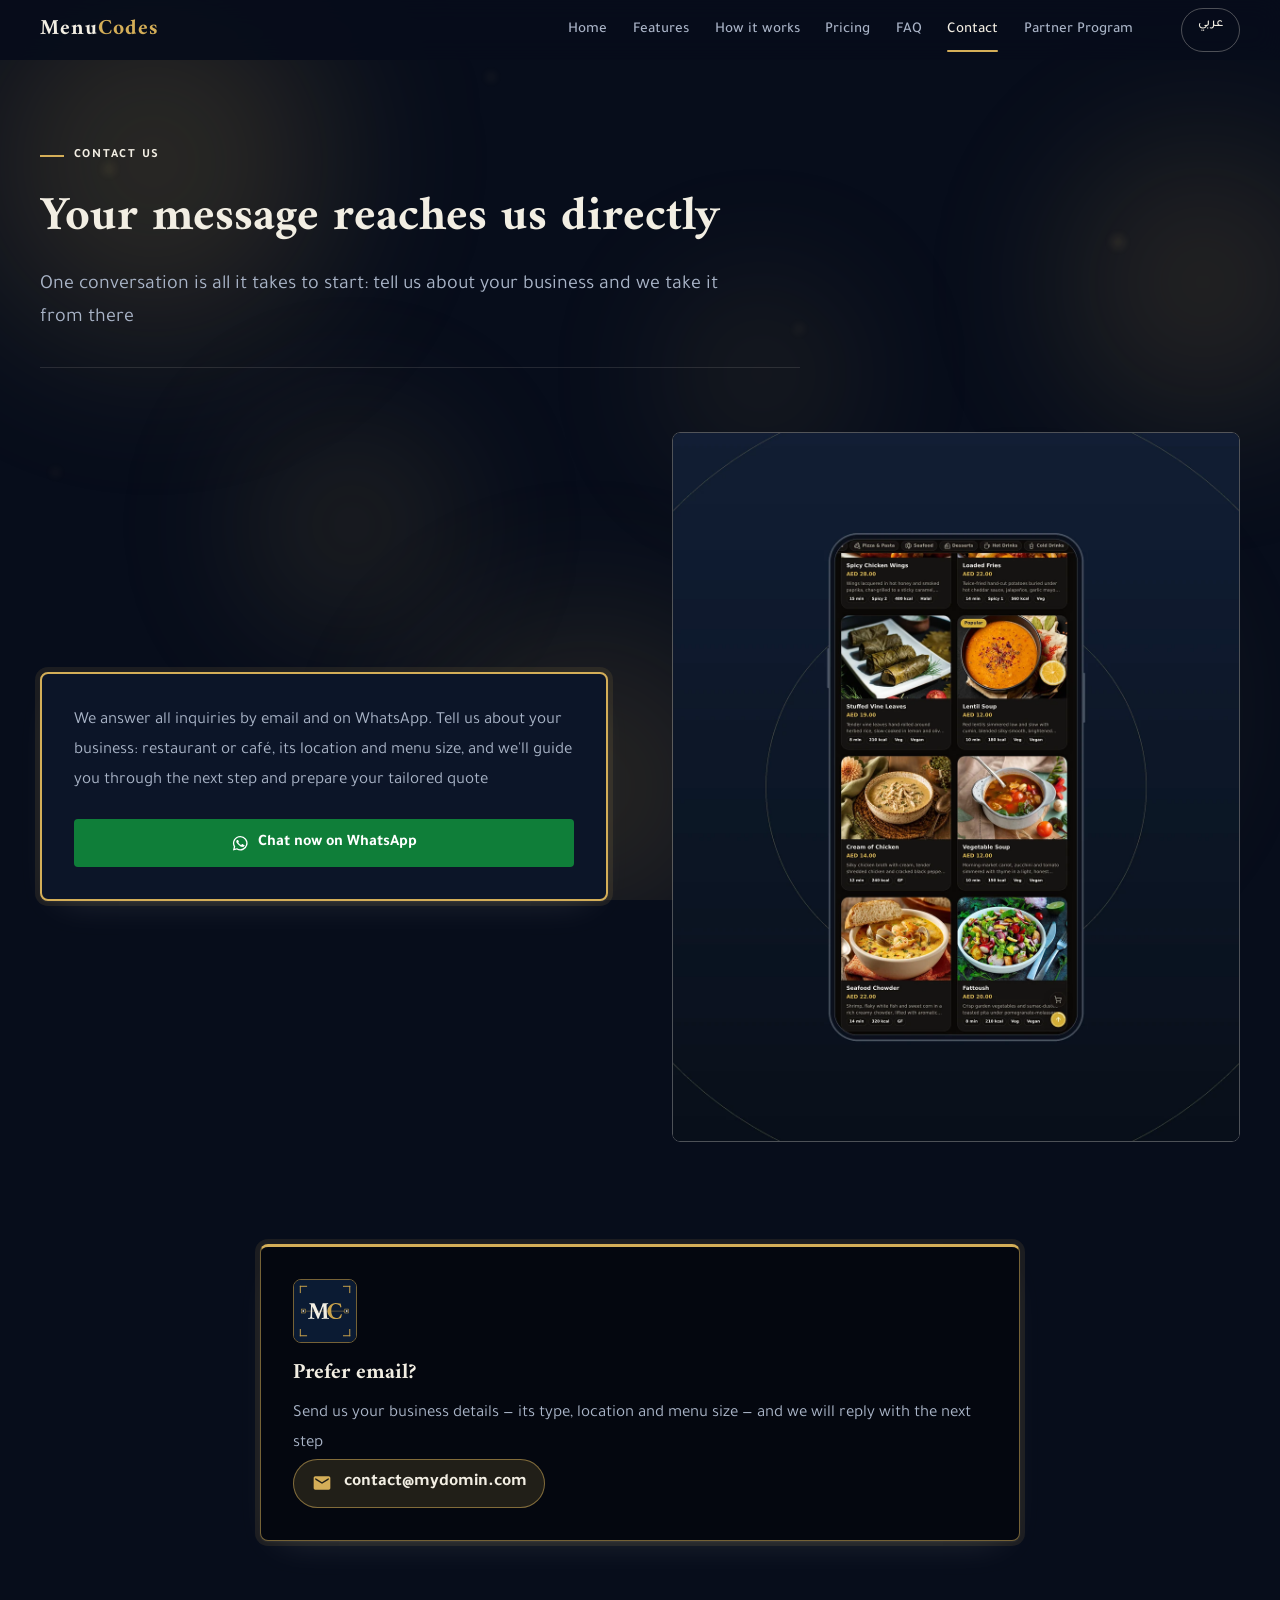
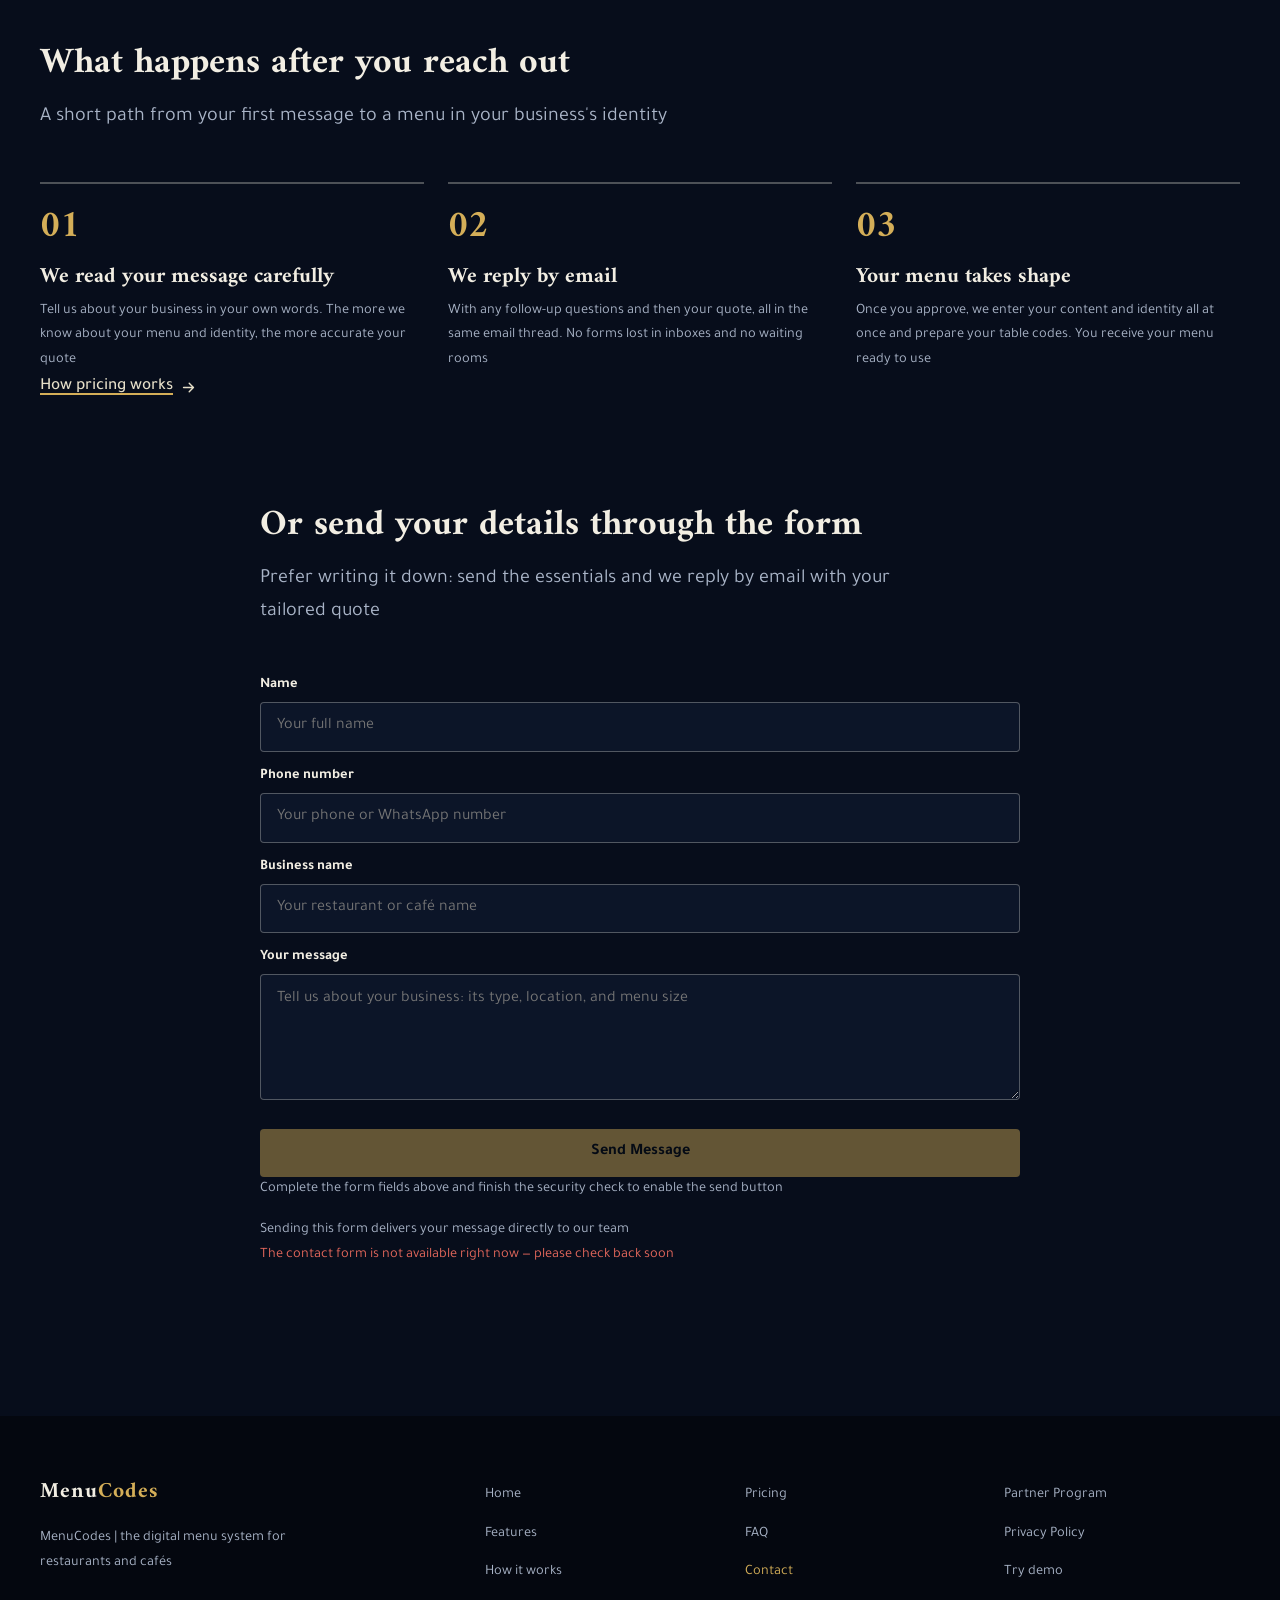
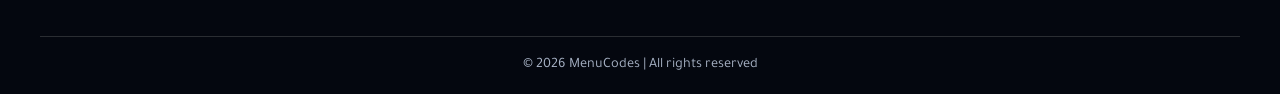
==== commit f469b858: "Extract ZIP: MENUCODES-SITE-V4.8.zip" ====
--- a/contact/index.html
+++ b/contact/index.html
@@ -6,35 +6,35 @@
 <meta name="viewport" content="width=device-width, initial-scale=1">
 <meta name="robots" content="index, follow">
 <title data-i18n="pages.contact.page_title">Contact MenuCodes | Tell Us About Your Venue</title>
-<meta name="description" data-i18n-attr="content:pages.contact.meta_description" content="Contact MenuCodes by email or WhatsApp: tell us about your restaurant or café and we will guide you to the next step and prepare your tailored quote">
-<link rel="canonical" href="https://mydomin.com/contact/" data-abs-url="href">
-<link rel="alternate" hreflang="en" href="https://mydomin.com/contact/" data-abs-url="href">
-<link rel="alternate" hreflang="ar" href="https://mydomin.com/contact/?lang=ar" data-abs-url="href">
-<link rel="alternate" hreflang="x-default" href="https://mydomin.com/contact/" data-abs-url="href">
+<meta name="description" data-i18n-attr="content:pages.contact.meta_description" content="Contact MenuCodes by email or WhatsApp: tell us about your restaurant or café and we will guide you to the next step and prepare your quote">
+<link rel="canonical" href="https://menu.codes/contact/" data-abs-url="href">
+<link rel="alternate" hreflang="en" href="https://menu.codes/contact/" data-abs-url="href">
+<link rel="alternate" hreflang="ar" href="https://menu.codes/contact/?lang=ar" data-abs-url="href">
+<link rel="alternate" hreflang="x-default" href="https://menu.codes/contact/" data-abs-url="href">
 <meta property="og:type" content="website">
 <meta property="og:site_name" content="MenuCodes">
 <meta property="og:locale" content="en_US">
 <meta property="og:locale:alternate" content="ar_AR">
 <meta property="og:title" data-i18n-attr="content:pages.contact.page_title" content="Contact MenuCodes | Tell Us About Your Venue">
-<meta property="og:description" data-i18n-attr="content:pages.contact.meta_description" content="Contact MenuCodes by email or WhatsApp: tell us about your restaurant or café and we will guide you to the next step and prepare your tailored quote">
-<meta property="og:url" content="https://mydomin.com/contact/" data-abs-url="content">
-<meta property="og:image" content="https://mydomin.com/images/hero-contact.webp" data-og-img-en="https://mydomin.com/images/hero-contact.webp" data-og-img-ar="https://mydomin.com/images/hero-contact-ar.webp" data-abs-url="content">
+<meta property="og:description" data-i18n-attr="content:pages.contact.meta_description" content="Contact MenuCodes by email or WhatsApp: tell us about your restaurant or café and we will guide you to the next step and prepare your quote">
+<meta property="og:url" content="https://menu.codes/contact/" data-abs-url="content">
+<meta property="og:image" content="https://menu.codes/images/hero-contact.webp" data-og-img-en="https://menu.codes/images/hero-contact.webp" data-og-img-ar="https://menu.codes/images/hero-contact-ar.webp" data-abs-url="content">
 <meta property="og:image:width" content="1600">
 <meta property="og:image:height" content="1200">
 <meta property="og:image:type" content="image/webp">
-<meta property="og:image:alt" data-i18n-attr="content:pages.contact.seo.og_image_alt" content="MenuCodes admin panel on a laptop, showing menu item management">
-<meta name="twitter:image" content="https://mydomin.com/images/hero-contact.webp" data-og-img-en="https://mydomin.com/images/hero-contact.webp" data-og-img-ar="https://mydomin.com/images/hero-contact-ar.webp" data-abs-url="content">
-<meta name="twitter:image:alt" data-i18n-attr="content:pages.contact.seo.og_image_alt" content="MenuCodes admin panel on a laptop, showing menu item management">
+<meta property="og:image:alt" data-i18n-attr="content:pages.contact.seo.og_image_alt" content="MenuCodes control panel on a laptop, showing menu item management">
+<meta name="twitter:image" content="https://menu.codes/images/hero-contact.webp" data-og-img-en="https://menu.codes/images/hero-contact.webp" data-og-img-ar="https://menu.codes/images/hero-contact-ar.webp" data-abs-url="content">
+<meta name="twitter:image:alt" data-i18n-attr="content:pages.contact.seo.og_image_alt" content="MenuCodes control panel on a laptop, showing menu item management">
 <meta name="twitter:card" content="summary_large_image">
 <meta name="twitter:title" data-i18n-attr="content:pages.contact.page_title" content="Contact MenuCodes | Tell Us About Your Venue">
-<meta name="twitter:description" data-i18n-attr="content:pages.contact.meta_description" content="Contact MenuCodes by email or WhatsApp: tell us about your restaurant or café and we will guide you to the next step and prepare your tailored quote">
+<meta name="twitter:description" data-i18n-attr="content:pages.contact.meta_description" content="Contact MenuCodes by email or WhatsApp: tell us about your restaurant or café and we will guide you to the next step and prepare your quote">
 <meta name="theme-color" content="#0B1B33">
 <meta name="referrer" content="strict-origin-when-cross-origin">
 <script type="application/ld+json">
-{"@context":"https://schema.org","@type":"BreadcrumbList","itemListElement":[{"@type":"ListItem","position":1,"name":"Home","item":"https://mydomin.com/"},{"@type":"ListItem","position":2,"name":"Contact","item":"https://mydomin.com/contact/"}]}
+{"@context":"https://schema.org","@type":"BreadcrumbList","itemListElement":[{"@type":"ListItem","position":1,"name":"Home","item":"https://menu.codes/"},{"@type":"ListItem","position":2,"name":"Contact","item":"https://menu.codes/contact/"}]}
 </script>
 <script type="application/ld+json">
-{"@context": "https://schema.org", "@type": "ContactPage", "name": "Contact MenuCodes | Tell Us About Your Venue", "url": "https://mydomin.com/contact/", "description": "Contact MenuCodes by email or WhatsApp: tell us about your restaurant or café and we will guide you to the next step and prepare your tailored quote", "inLanguage": ["en", "ar"], "isPartOf": {"@type": "WebSite", "name": "MenuCodes", "url": "https://mydomin.com/"}, "publisher": {"@type": "Organization", "name": "MenuCodes", "url": "https://mydomin.com/", "logo": "https://mydomin.com/images/apple-touch-icon.png"}, "primaryImageOfPage": {"@type": "ImageObject", "url": "https://mydomin.com/images/hero-contact.webp", "width": 1600, "height": 1200}}
+{"@context": "https://schema.org", "@type": "ContactPage", "name": "Contact MenuCodes | Tell Us About Your Venue", "url": "https://menu.codes/contact/", "description": "Contact MenuCodes by email or WhatsApp: tell us about your restaurant or café and we will guide you to the next step and prepare your quote", "inLanguage": ["en", "ar"], "isPartOf": {"@type": "WebSite", "name": "MenuCodes", "url": "https://menu.codes/"}, "publisher": {"@type": "Organization", "name": "MenuCodes", "url": "https://menu.codes/", "logo": "https://menu.codes/images/apple-touch-icon.png"}, "primaryImageOfPage": {"@type": "ImageObject", "url": "https://menu.codes/images/hero-contact.webp", "width": 1600, "height": 1200}}
 </script>
 <link rel="icon" type="image/svg+xml" href="../images/favicon.svg">
 <link rel="icon" href="../images/favicon.ico" sizes="any">
@@ -45,7 +45,7 @@
 <link rel="icon" type="image/png" sizes="180x180" href="../images/favicon-180.png">
 <link rel="icon" type="image/png" sizes="192x192" href="../images/favicon-192.png">
 <link rel="apple-touch-icon" href="../images/apple-touch-icon.png">
-<link rel="manifest" href="../site.webmanifest">
+<link rel="manifest" href="../assets/site.webmanifest">
 <link rel="preconnect" href="https://fonts.googleapis.com">
 <link rel="preconnect" href="https://fonts.gstatic.com" crossorigin>
 <link href="https://fonts.googleapis.com/css2?family=Amiri:wght@400;700&family=Tajawal:wght@400;500;700&display=swap" rel="stylesheet">
@@ -129,7 +129,7 @@
 <div class="step-card reveal rd-10">
   <span class="step-card__num" aria-hidden="true">02</span>
   <h3 data-i18n="pages.contact.sections.next_steps.steps.2.title">We follow up with your quote</h3>
-  <p data-i18n="pages.contact.sections.next_steps.steps.2.copy">With any follow-up questions and then your tailored quote. Your message reaches our team directly, and we take it from there</p>
+  <p data-i18n="pages.contact.sections.next_steps.steps.2.copy">With any follow-up questions and then your quote, all in the same email thread. No forms lost in inboxes and no waiting rooms</p>
 </div>
 <div class="step-card reveal rd-20">
   <span class="step-card__num" aria-hidden="true">03</span>
@@ -137,6 +137,7 @@
   <p data-i18n="pages.contact.sections.next_steps.steps.3.copy">Once you approve, we enter your content and identity all at once and prepare your table codes. You receive your menu ready to use</p>
 </div>
     </div>
+    <p class="reveal"><a class="text-link" href="../pricing/"><span data-i18n="pages.contact.pricing_link">How pricing works</span><svg class="flip-rtl" viewBox="0 0 24 24" fill="none" stroke="currentColor" stroke-width="2" stroke-linecap="round" stroke-linejoin="round" aria-hidden="true" focusable="false"><path d="M5 12h14M13 6l6 6-6 6"/></svg></a></p>
   </div>
 </section>
 <section class="section section--flush-top">
@@ -184,7 +185,7 @@
     <p class="form__note" data-i18n="pages.contact.form.transparency">Sending this form delivers your message directly to our team</p>
 </form>
     <p class="form__status" id="quoteFormStatus" role="status" aria-live="polite" tabindex="-1" hidden></p>
-<p class="reveal"><a class="text-link" href="../faq/"><span data-i18n="pages.faq.hero.heading">Clear answers before you ask</span><svg class="flip-rtl" viewBox="0 0 24 24" fill="none" stroke="currentColor" stroke-width="2" stroke-linecap="round" stroke-linejoin="round" aria-hidden="true" focusable="false"><path d="M5 12h14M13 6l6 6-6 6"/></svg></a></p>
+<p class="reveal"><a class="text-link" href="../faq/"><span data-i18n="pages.faq.hero.heading">Clear answers to your QR menu questions</span><svg class="flip-rtl" viewBox="0 0 24 24" fill="none" stroke="currentColor" stroke-width="2" stroke-linecap="round" stroke-linejoin="round" aria-hidden="true" focusable="false"><path d="M5 12h14M13 6l6 6-6 6"/></svg></a></p>
     </div>
   </div>
 </section>
@@ -211,7 +212,7 @@
         <ul class="site-foot__links">
           <li><a href="../partners/" data-i18n="pages.partners.footer.nav.program">Partner Program</a></li>
           <li><a href="../privacy/" data-i18n="pages.partners.footer.nav.privacy">Privacy Policy</a></li>
-          <li><a href="https://demo.mydomin.com/" data-demo-link data-i18n="shared.footer.demo" target="_blank" rel="noopener noreferrer">Try demo</a></li>
+          <li><a href="https://demo.menu.codes/" data-demo-link data-i18n="shared.footer.demo" target="_blank" rel="noopener noreferrer">Try demo</a></li>
         </ul>
       </nav>
     </div>
--- a/assets/css/main.css
+++ b/assets/css/main.css
@@ -63,7 +63,6 @@
   --card-shadow:0 1px 2px color-mix(in srgb,var(--color-ink) 7%,transparent),0 16px 38px -20px color-mix(in srgb,var(--color-ink) 16%,transparent);
   --card-shadow-hover:0 1px 2px color-mix(in srgb,var(--color-ink) 7%,transparent),0 30px 64px -24px color-mix(in srgb,var(--color-ink) 26%,transparent);
   --card-halo:0 0 0 5px color-mix(in srgb,var(--color-accent) 10%,transparent);
-  --card-t:transform var(--t-med) var(--ease),box-shadow var(--t-med) var(--ease),border-color var(--t-med) var(--ease);
 
   --container:1200px;
   --container-narrow:760px;
@@ -362,8 +361,6 @@
 .btn--whatsapp:hover .btn__icon{ color:var(--color-accent-deep); }
 .btn--gold{ background:var(--color-accent); color:var(--color-ink-deep); }
 .btn--gold:hover{ background:var(--color-accent-deep); box-shadow:var(--shadow-md); }
-.btn--cream{ background:var(--color-on-dark); color:var(--color-ink-deep); }
-.btn--cream:hover{ background:#fff; box-shadow:var(--shadow-md); }
 .btn .btn__icon{ width:1.15em; height:1.15em; flex:none; }
 @media (max-width:639px){
   .btn{ white-space:normal; text-align:center; line-height:1.35; min-width:0; padding:.55rem 1rem; font-size:.9rem; }
@@ -842,12 +839,6 @@
 .cta-band__note{ margin-top:var(--space-6); font-size:var(--fs-small); color:var(--color-muted-dark); }
 
 .demo-cta{ text-align:center; }
-.demo-cta__inner{
-  position:relative; overflow:hidden; max-width:68ch; margin-inline:auto;
-  padding:clamp(2.25rem,4.5vw,3.25rem) clamp(1.25rem,3vw,2.5rem);
-  border:1px solid color-mix(in srgb, var(--color-accent) 34%, transparent); border-radius:var(--radius-lg);
-  background:radial-gradient(ellipse 90% 130% at 50% -20%, color-mix(in srgb, var(--color-accent) 14%, transparent), transparent 70%);
-}
 .demo-cta h2{ margin-bottom:var(--space-4); }
 .demo-cta p{ color:var(--color-muted); max-width:54ch; margin:0 auto var(--space-8); }
 
@@ -890,7 +881,6 @@
   padding-block:var(--space-16) var(--space-12);
 }
 .site-foot__nav{ display:grid; grid-template-columns:repeat(3,minmax(0,1fr)); gap:var(--space-8) var(--space-6); align-content:start; }
-.site-foot__demo{ margin-top:var(--space-2); }
 @media (max-width:1023px){ .site-foot__grid{ grid-template-columns:1fr; gap:var(--space-8); } }
 @media (max-width:639px){ .site-foot__grid{ grid-template-columns:1fr; gap:var(--space-8); } .site-foot__nav{ grid-template-columns:1fr; gap:var(--space-2); } }
 .site-foot__tagline{ color:var(--color-muted-dark); font-size:var(--fs-small); margin:var(--space-4) 0 var(--space-6); max-width:34ch; }
@@ -981,6 +971,14 @@
 }
 .page-features .feat-nav__link:focus-visible{ outline:2px solid var(--color-focus); outline-offset:2px; }
 
+
+.jump-index{ margin-bottom:var(--space-8); }
+.jump-index__list{ display:flex; flex-wrap:wrap; gap:.5rem; list-style:none; margin:0; padding:0; }
+.jump-index__link{ display:inline-block; text-decoration:none; white-space:normal; font-size:.9rem; font-weight:500; color:var(--color-muted); padding:.45rem .95rem; border:1px solid var(--color-line); border-radius:var(--radius-pill); transition:color var(--t-fast) var(--ease-out-soft),border-color var(--t-fast) var(--ease-out-soft); }
+.jump-index__link:hover{ color:var(--color-ink); border-color:var(--color-line-strong); }
+.jump-index__link:focus-visible{ outline:2px solid var(--color-focus); outline-offset:2px; }
+.acc__item,.privacy-section{ scroll-margin-top:calc(var(--header-h) + 64px); }
+
 .page-features .feature-group > .section__head{
   border-top:2px solid var(--color-accent); padding-top:var(--space-6);
 }
@@ -1019,8 +1017,8 @@
 }
 .page-features .feat .feature-card__icon svg{ width:22px; height:22px; }
 
-.page-features .feat h3{
-  grid-area:title; margin:0 0 var(--space-1); font-size:1.15rem;
+.page-features .feat h3,.page-features .feat h4{
+  grid-area:title; margin:0 0 var(--space-1); font-size:1.15rem; line-height:1.3;
   transition:color var(--t-fast) var(--ease-out-soft);
 }
 .page-features .feat p{
@@ -1042,7 +1040,7 @@
 
 .page-features .feat.is-visible{ transition:transform var(--t-med) var(--ease),border-color var(--t-med) var(--ease-out-soft); }
 .page-features .feat.is-visible:hover{ transform:translateY(-2px); }
-.page-features .feat:hover h3{ color:var(--color-gold-text); }
+.page-features .feat:hover h3,.page-features .feat:hover h4{ color:var(--color-gold-text); }
 .page-features .feat:hover .feature-card__icon{ color:var(--color-accent-deep); }
 
 .page-features .cta-band .btn{ white-space:normal; text-align:center; line-height:1.35; }
@@ -1061,7 +1059,7 @@
   .page-features .feat .feature-card__num{ font-size:1.25rem; padding-top:.15rem; }
   .page-features .feat .feature-card__icon{ width:36px; height:36px; }
   .page-features .feat .feature-card__icon svg{ width:18px; height:18px; }
-  .page-features .feat h3{ font-size:1.05rem; }
+  .page-features .feat h3,.page-features .feat h4{ font-size:1.05rem; }
 }
 
 .page-partners .hero__pair{ position:relative; }
